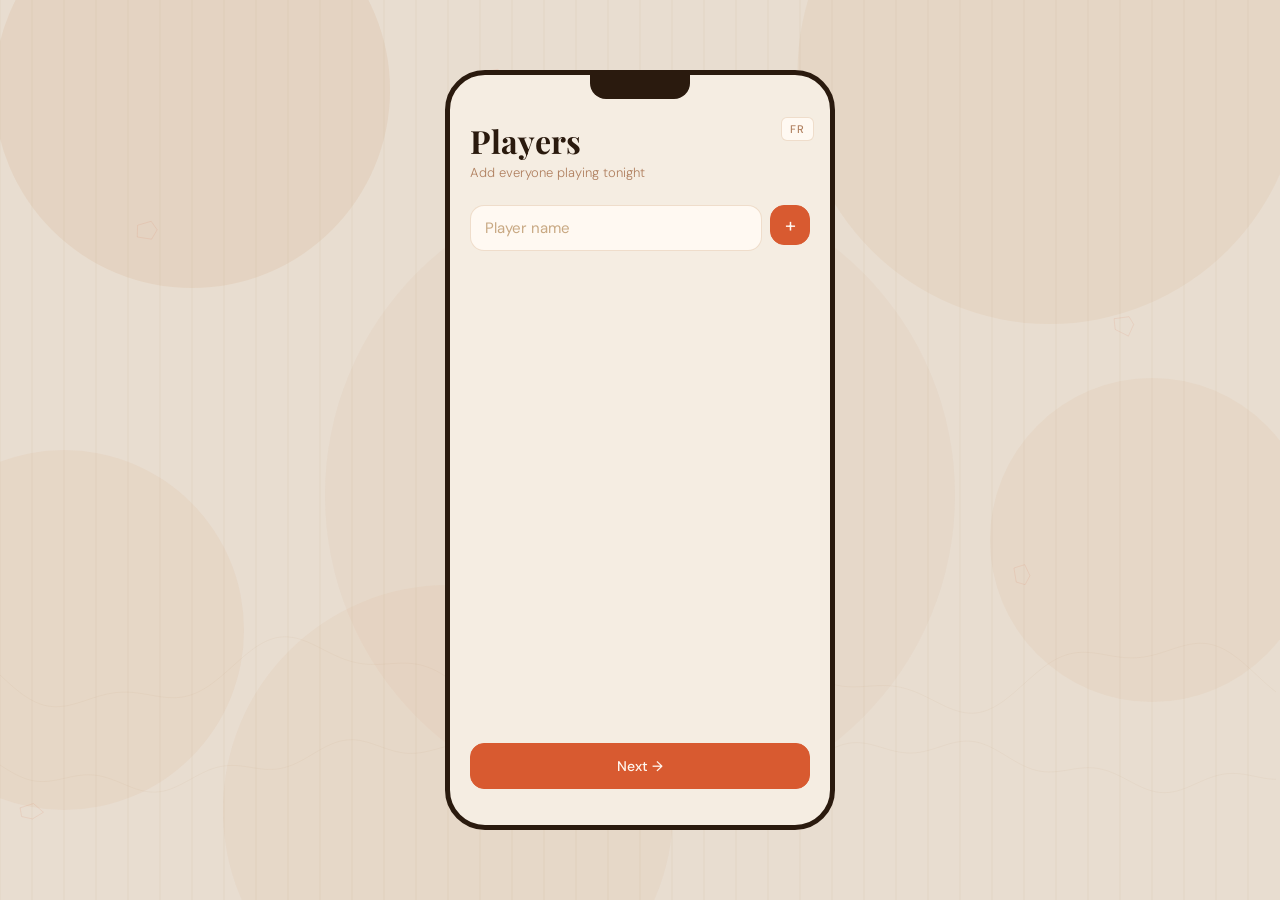
==== index.html @ 541e2b8f "Rename undercover.html to index.html" ====
<!DOCTYPE html>
<!--
  UNDERCOVER — Main HTML file
  This file contains only structure (markup).
  Styles live in undercover.css
  Logic lives in undercover.js

  Screen flow:
    screen-setup   → Add players
    screen-config  → Set undercover count, Mr. White, word pair
    screen-pass    → Pass the phone to each player
    screen-reveal  → Player sees their role
    screen-game    → Live game board (rounds, elimination)
    screen-recheck → Any player can re-check their role
    screen-end     → Winner announced, restart options
-->
<html lang="en">
<head>
  <meta charset="UTF-8"/>
  <!-- Viewport meta ensures the layout fits mobile screens exactly -->
  <meta name="viewport" content="width=device-width, initial-scale=1.0, maximum-scale=1.0"/>
  <title>Undercover</title>

  <!-- Google Fonts: Playfair Display for display headings, DM Sans for body -->
  <link
    href="https://fonts.googleapis.com/css2?family=Playfair+Display:wght@400;600;700&family=DM+Sans:wght@300;400;500&display=swap"
    rel="stylesheet"
  />

  <!-- All visual styling -->
  <link rel="stylesheet" href="undercover.css"/>
</head>
<body>

  <!-- ── Background canvas ────────────────────────────────────
       Drawn by JS (drawBackground in undercover.js).
       Sits fixed behind everything via z-index: 0.            -->
  <canvas id="bg-canvas"></canvas>

  <!-- ── App wrapper ──────────────────────────────────────────
       Full-viewport flex container that centres the phone frame. -->
  <div id="app">

    <!-- ── Phone frame ────────────────────────────────────────
         Styled as a rounded phone on desktop/tablet.
         Becomes full-screen on mobile (border-radius: 0).     -->
    <div class="frame" id="frame">

      <!-- Decorative notch (hidden on mobile) -->
      <div class="notch"></div>

      <!-- Language toggle: always visible in the top-right corner -->
      <button class="lang-btn" id="langBtn" onclick="toggleLang()">FR</button>


      <!-- ════════════════════════════════════════════════════
           SCREEN 1 — SETUP
           Host adds the players who will play.
           ════════════════════════════════════════════════════ -->
      <div class="screen active" id="screen-setup">
        <div class="page-title" id="t-setup">Players</div>
        <div class="page-sub"   id="t-setup-sub">Add everyone playing tonight</div>

        <!-- Name input + add button -->
        <div class="input-row">
          <input
            type="text"
            id="playerInput"
            placeholder="Player name"
            onkeydown="if(event.key==='Enter') addPlayer()"
          />
          <button class="btn btn-primary btn-icon btn-sm" onclick="addPlayer()">+</button>
        </div>

        <!-- Dynamically populated player rows (see renderPlayerList in JS) -->
        <div id="playerList"></div>

        <div class="spacer"></div>

        <button class="btn btn-primary" id="t-next1" onclick="goToConfig()">Next →</button>
      </div>


      <!-- ════════════════════════════════════════════════════
           SCREEN 2 — CONFIG
           Set number of undercovers, Mr. White toggle, and word pair.
           ════════════════════════════════════════════════════ -->
      <div class="screen" id="screen-config">
        <div class="page-title" id="t-config">Settings</div>
        <div class="page-sub"   id="t-config-sub">Configure the game</div>

        <!-- Undercover counter: − / count / + with a suggested value hint -->
        <div class="section-label" id="t-undercov-label">Undercovers</div>
        <div class="counter-row">
          <button class="counter-btn" onclick="changeUnder(-1)">−</button>
          <span   class="counter-val" id="underCount">1</span>
          <button class="counter-btn" onclick="changeUnder(1)">+</button>
          <span   class="counter-note" id="underSug"></span>
        </div>

        <!-- Mr. White toggle switch -->
        <div class="toggle-row">
          <span class="toggle-label" id="t-mrw">Mr. White</span>
          <label class="toggle">
            <input type="checkbox" id="mrWhiteToggle" onchange="changeUnder(0)"/>
            <span class="slider-t"></span>
          </label>
        </div>

        <div class="divider"></div>

        <!-- Word pair section -->
        <div class="section-label" id="t-words-label">Word pair</div>
        <div class="card">
          <div style="font-size:11px;color:var(--brown-light);margin-bottom:6px" id="t-civilian-word">
            Civilian word
          </div>

          <!-- Three-column layout: word1 / vs / word2 -->
          <div class="word-pair-grid">
            <input class="word-input" type="text" id="word1"/>
            <span  class="vs-divider">vs</span>
            <input class="word-input" type="text" id="word2"/>
          </div>

          <div style="font-size:11px;color:var(--brown-light);margin-top:4px" id="t-undercover-word">
            Undercover word
          </div>

          <!-- Suggest a random pair from the word database -->
          <button class="btn btn-sm" style="margin-top:12px;width:auto" onclick="suggestWords()" id="t-suggest">
            ↻ Suggest a pair
          </button>
        </div>

        <div class="spacer"></div>

        <button class="btn"         id="t-back1"  onclick="goTo('screen-setup')">← Back</button>
        <button class="btn btn-primary" id="t-start" onclick="startPassPhone()">Start game</button>
      </div>


      <!-- ════════════════════════════════════════════════════
           SCREEN 3 — PASS PHONE
           The phone is handed to each player one by one.
           Shows their name and an avatar, prompts them to tap.
           ════════════════════════════════════════════════════ -->
      <div class="screen" id="screen-pass">
        <div class="page-title" id="t-pass-title">Your turn</div>
        <div class="page-sub"   id="t-pass-sub">Pass the phone to this player</div>

        <!-- Large centred card with the current player's name -->
        <div class="pass-card">
          <div class="pass-avatar">
            <span class="pass-initials" id="passInitials">A</span>
          </div>
          <div class="pass-name" id="passName">Alice</div>
          <div class="pass-hint" id="t-pass-hint">Tap below to see your role — keep it secret!</div>
        </div>

        <button class="btn btn-primary" id="t-reveal" onclick="revealRole()">See my role</button>
      </div>


      <!-- ════════════════════════════════════════════════════
           SCREEN 4 — ROLE REVEAL
           The player sees their role badge, word and objective.
           They hide the screen before passing back.
           ════════════════════════════════════════════════════ -->
      <div class="screen" id="screen-reveal">
        <div class="page-title" id="t-reveal-title">Your role</div>
        <div class="page-sub"   id="t-reveal-sub">Memorise this, then hide it</div>

        <!-- Role card — populated by revealRole() in JS -->
        <div class="role-card" id="roleCard">
          <div class="role-badge" id="roleBadge"></div>
          <div class="role-word"  id="roleWord"></div>
          <div class="role-desc"  id="roleDesc"></div>
        </div>

        <button class="btn btn-primary" id="t-hide" onclick="nextPassPlayer()">Hide & pass →</button>
      </div>


      <!-- ════════════════════════════════════════════════════
           SCREEN 5 — GAME
           Live game board: round counter, player list,
           recheck counter, and action buttons.
           ════════════════════════════════════════════════════ -->
      <div class="screen" id="screen-game">

        <!-- Header row: large round number + active/eliminated meta -->
        <div class="game-header">
          <div>
            <div class="round-display" id="roundNum">1</div>
            <div class="round-label"   id="t-round-label">Round</div>
          </div>
          <div class="game-meta" id="gameMeta"></div>
        </div>

        <!-- Player rows — rebuilt by renderGameScreen() in JS -->
        <div id="gamePlayerList"></div>

        <!-- Shows how many times "Check role" has been used -->
        <div class="recheck-bar" id="recheckInfo"></div>

        <div class="spacer"></div>

        <!-- Two side-by-side action buttons -->
        <div class="game-actions">
          <button class="btn"         id="t-recheck" onclick="openRecheck()">Check role</button>
          <button class="btn btn-primary" id="t-elim"   onclick="openEliminate()">Eliminate</button>
        </div>
      </div>


      <!-- ════════════════════════════════════════════════════
           SCREEN 6 — RECHECK
           Any player can tap their own name to re-see their role.
           The list is populated by openRecheck() in JS.
           ════════════════════════════════════════════════════ -->
      <div class="screen" id="screen-recheck">
        <div class="page-title" id="t-recheck-title">Who are you?</div>
        <div class="page-sub"   id="t-recheck-sub">Tap your name to see your role</div>

        <!-- Active player buttons — populated by openRecheck() in JS -->
        <div id="recheckList"></div>

        <div class="spacer"></div>

        <button class="btn" id="t-back-game" onclick="goTo('screen-game');renderGameScreen()">
          ← Back
        </button>
      </div>


      <!-- ════════════════════════════════════════════════════
           SCREEN 7 — END
           Winner announced, game stats shown,
           and three restart options offered.
           ════════════════════════════════════════════════════ -->
      <div class="screen" id="screen-end">

        <!-- Winner announcement block -->
        <div class="winner-display">
          <div class="winner-icon" id="winnerIcon">
            <!-- Star icon -->
            <svg width="28" height="28" viewBox="0 0 28 28" fill="none">
              <path
                d="M14 3l2.8 5.6 6.2.9-4.5 4.4 1.1 6.1L14 17l-5.6 3 1.1-6.1L5 9.5l6.2-.9L14 3z"
                stroke="#D85A30" stroke-width="1.5" stroke-linejoin="round"
              />
            </svg>
          </div>
          <div class="winner-title" id="winnerTitle"></div>
          <div class="winner-sub"   id="winnerSub"></div>
        </div>

        <!-- Stat rows — populated by endGame() in JS -->
        <div id="endStats"></div>

        <div class="spacer"></div>

        <!-- Three end-of-game options -->
        <button class="btn btn-primary" id="t-newgame"     onclick="newGame()">New game — new words</button>
        <button class="btn"             id="t-editplayers" onclick="editPlayers()">Edit players</button>
        <button class="btn btn-danger"  id="t-quit"        onclick="quitGame()">Quit</button>
      </div>


      <!-- ── Modal container ──────────────────────────────────
           Bottom-sheet modals (elimination picker, role reveal,
           Mr. White guess) are injected here by JS.            -->
      <div id="modalContainer"></div>

    </div><!-- /.frame -->
  </div><!-- /#app -->

  <!-- Game logic — loaded at the end of body so the DOM is ready -->
  <script src="undercover.js"></script>

</body>
</html>
---- undercover.css ----
/* =============================================================
   UNDERCOVER — Stylesheet
   Structure:
     1. CSS Variables (design tokens)
     2. Reset & base
     3. Background canvas
     4. App shell & phone frame
     5. Responsive breakpoints
     6. Screen layout
     7. Typography
     8. Form elements (inputs, buttons)
     9. Cards
    10. Player list (setup screen)
    11. Counter (undercover count)
    12. Toggle switch (Mr. White)
    13. Word pair inputs
    14. Pass-phone screen
    15. Role reveal screen
    16. Game screen
    17. Recheck screen
    18. End screen
    19. Modal (bottom sheet)
    20. Animations
   ============================================================= */


/* ── 1. CSS Variables ──────────────────────────────────────── */
/* All colours, fonts and radii are defined here as tokens so
   they can be reused consistently across the whole stylesheet. */
:root {
  /* Warm palette */
  --cream:        #f5ede2;
  --cream-dark:   #ede0d0;
  --coral:        #D85A30;
  --coral-light:  #f0997b;
  --coral-dark:   #993C1D;
  --brown:        #2a1a0e;
  --brown-mid:    #7a4a2a;
  --brown-light:  #b08060;
  --brown-pale:   #c8a882;
  --green:        #1D9E75;

  /* Surfaces */
  --card-bg:      rgba(255, 250, 244, 0.92);
  --card-border:  rgba(210, 170, 130, 0.35);

  /* Typography */
  --font-display: 'Playfair Display', serif;
  --font-body:    'DM Sans', sans-serif;

  /* Border radii */
  --r:    14px;
  --r-lg: 20px;
}


/* ── 2. Reset & base ───────────────────────────────────────── */
/* Remove default browser spacing and set the base font. */
*, *::before, *::after {
  box-sizing: border-box;
  margin: 0;
  padding: 0;
}

html, body {
  height: 100%;
  width: 100%;
  overflow: hidden; /* Prevent page scroll — the app scrolls internally */
}

body {
  font-family: var(--font-body);
  background: var(--cream);
  color: var(--brown);
  display: flex;
  align-items: center;
  justify-content: center;
}


/* ── 3. Background canvas ──────────────────────────────────── */
/* The <canvas> element is drawn by JS and sits behind everything. */
#bg-canvas {
  position: fixed;
  inset: 0;
  z-index: 0;
  pointer-events: none; /* Clicks pass through to the app */
}


/* ── 4. App shell & phone frame ────────────────────────────── */
/* #app is the full-viewport wrapper that centres the phone frame. */
#app {
  position: relative;
  z-index: 1;
  width: 100%;
  height: 100%;
  display: flex;
  align-items: center;
  justify-content: center;
}

/* .frame is the phone-shaped container that holds all screens. */
.frame {
  background: var(--cream);
  border-radius: 40px;
  border: 5px solid var(--brown);
  overflow: hidden;
  position: relative;
  display: flex;
  flex-direction: column;
  width: min(400px, 100vw);
  height: min(780px, 100vh);
  transition: width .3s, height .3s, border-radius .3s;
}

/* Decorative notch at the top of the phone frame (desktop only). */
.notch {
  width: 100px;
  height: 24px;
  background: var(--brown);
  border-radius: 0 0 16px 16px;
  margin: 0 auto 4px;
  flex-shrink: 0;
}


/* ── 5. Responsive breakpoints ─────────────────────────────── */

/* Mobile: full screen, no rounded frame or border */
@media (max-width: 480px) {
  .frame {
    border-radius: 0;
    border: none;
    width: 100vw;
    height: 100dvh; /* dvh accounts for mobile browser chrome */
  }
  .notch { display: none; }
}

/* Tablet: slightly larger frame, still centred */
@media (min-width: 768px) and (max-width: 1024px) {
  .frame {
    width: min(420px, 90vw);
    height: min(820px, 95vh);
  }
}

/* Desktop: fixed phone size, darker page background for contrast */
@media (min-width: 1024px) {
  .frame { width: 390px; height: 760px; }
  body { background: #e8ddd0; }
}


/* ── 6. Screen layout ──────────────────────────────────────── */
/* Each .screen is a full-height flex column. Only .active is shown. */
.screen {
  display: none;
  flex-direction: column;
  flex: 1;
  overflow-y: auto;
  overflow-x: hidden;
  padding: 20px 20px 28px;
  scrollbar-width: none; /* Firefox: hide scrollbar */
}
.screen::-webkit-scrollbar { display: none; } /* Chrome/Safari: hide scrollbar */
.screen.active { display: flex; }

/* Flex spacer — pushes buttons to the bottom of a screen */
.spacer { flex: 1; }


/* ── 7. Typography ─────────────────────────────────────────── */
/* Large display heading at the top of each screen */
.page-title {
  font-family: var(--font-display);
  font-size: clamp(24px, 6vw, 32px);
  font-weight: 700;
  color: var(--brown);
  line-height: 1.1;
  margin-bottom: 6px;
}

/* Muted subtitle below the page title */
.page-sub {
  font-size: 13px;
  color: var(--brown-light);
  margin-bottom: 24px;
  font-weight: 300;
}

/* Small uppercase label above a section (e.g. "Undercovers", "Word pair") */
.section-label {
  font-size: 11px;
  font-weight: 500;
  letter-spacing: 0.1em;
  color: var(--brown-light);
  text-transform: uppercase;
  margin-bottom: 10px;
}

/* Thin horizontal rule used to separate sections */
.divider {
  height: 1px;
  background: var(--card-border);
  margin: 14px 0;
}


/* ── 8. Form elements ──────────────────────────────────────── */

/* Row that holds a text input + the "+" button side by side */
.input-row {
  display: flex;
  gap: 8px;
  margin-bottom: 16px;
}

/* Text input field */
.input-row input {
  flex: 1;
  padding: 12px 14px;
  border-radius: var(--r);
  border: 1.5px solid var(--card-border);
  background: var(--card-bg);
  color: var(--brown);
  font-size: 15px;
  font-family: var(--font-body);
  outline: none;
  transition: border-color .2s;
}
.input-row input:focus    { border-color: var(--coral); }
.input-row input::placeholder { color: var(--brown-pale); }

/* Base button — full width, outlined style */
.btn {
  width: 100%;
  padding: 13px 16px;
  border-radius: var(--r);
  border: 1.5px solid var(--card-border);
  background: var(--card-bg);
  color: var(--brown-mid);
  font-size: 14px;
  font-weight: 500;
  font-family: var(--font-body);
  cursor: pointer;
  margin-bottom: 8px;
  transition: background .15s, transform .1s;
  text-align: center;
}
.btn:active { transform: scale(0.98); }
.btn:hover  { background: rgba(255, 248, 240, 0.98); }

/* Filled coral button (main call to action) */
.btn-primary {
  background: var(--coral);
  color: #fff7f0;
  border-color: var(--coral);
}
.btn-primary:hover {
  background: var(--coral-dark);
  border-color: var(--coral-dark);
}

/* Subtle danger/warning button (e.g. "Quit") */
.btn-danger {
  border-color: rgba(210, 90, 48, 0.4);
  color: var(--coral);
}

/* Compact inline button (e.g. "Suggest a pair") */
.btn-sm {
  width: auto;
  padding: 10px 16px;
  margin-bottom: 0;
  font-size: 13px;
}

/* Square icon button (e.g. the "+" add-player button) */
.btn-icon {
  width: 40px;
  height: 40px;
  padding: 0;
  display: flex;
  align-items: center;
  justify-content: center;
  font-size: 20px;
  font-weight: 400;
  flex-shrink: 0;
}


/* ── 9. Cards ──────────────────────────────────────────────── */
/* Generic frosted card container used on the config screen. */
.card {
  background: var(--card-bg);
  border: 1.5px solid var(--card-border);
  border-radius: var(--r-lg);
  padding: 16px;
  margin-bottom: 12px;
}


/* ── 10. Player list (setup screen) ────────────────────────── */
/* Each row in the player list */
.player-item {
  display: flex;
  justify-content: space-between;
  align-items: center;
  padding: 11px 14px;
  background: var(--card-bg);
  border: 1.5px solid var(--card-border);
  border-radius: var(--r);
  margin-bottom: 7px;
  font-size: 14px;
  animation: slideIn .2s ease; /* Animate in when added */
}

/* The × remove button on each player row */
.remove-btn {
  background: none;
  border: none;
  color: var(--brown-pale);
  cursor: pointer;
  font-size: 18px;
  padding: 0 2px;
  transition: color .15s;
}
.remove-btn:hover { color: var(--coral); }


/* ── 11. Counter (undercover count) ────────────────────────── */
/* Row containing − / number / + controls */
.counter-row {
  display: flex;
  align-items: center;
  gap: 14px;
  margin-bottom: 16px;
}

/* Circular − / + buttons */
.counter-btn {
  width: 38px;
  height: 38px;
  border-radius: 50%;
  border: 1.5px solid var(--card-border);
  background: var(--card-bg);
  color: var(--brown);
  font-size: 22px;
  cursor: pointer;
  display: flex;
  align-items: center;
  justify-content: center;
  transition: background .15s;
}
.counter-btn:hover { background: rgba(255, 248, 240, 1); }

/* The large numeric value between the − and + buttons */
.counter-val {
  font-family: var(--font-display);
  font-size: 28px;
  font-weight: 700;
  color: var(--brown);
  min-width: 32px;
  text-align: center;
}

/* Small grey hint showing the suggested number */
.counter-note {
  font-size: 12px;
  color: var(--brown-light);
}


/* ── 12. Toggle switch (Mr. White) ─────────────────────────── */
/* Row containing the label and the toggle */
.toggle-row {
  display: flex;
  justify-content: space-between;
  align-items: center;
  padding: 12px 0;
  border-top: 1px solid var(--card-border);
}
.toggle-label {
  font-size: 15px;
  color: var(--brown);
  font-weight: 400;
}

/* The toggle pill container */
.toggle {
  position: relative;
  width: 46px;
  height: 26px;
}
.toggle input { opacity: 0; width: 0; height: 0; } /* Hidden real checkbox */

/* The visible pill track */
.slider-t {
  position: absolute;
  inset: 0;
  background: var(--brown-pale);
  border-radius: 13px;
  transition: .2s;
  cursor: pointer;
}
/* The sliding thumb */
.slider-t::before {
  content: '';
  position: absolute;
  width: 20px;
  height: 20px;
  left: 3px;
  bottom: 3px;
  background: white;
  border-radius: 50%;
  transition: .2s;
}
input:checked + .slider-t                { background: var(--coral); }
input:checked + .slider-t::before       { transform: translateX(20px); }


/* ── 13. Word pair inputs ───────────────────────────────────── */
/* Three-column grid: [word1] [vs] [word2] */
.word-pair-grid {
  display: grid;
  grid-template-columns: 1fr auto 1fr;
  gap: 8px;
  align-items: center;
  margin: 10px 0;
}

/* Individual word text input */
.word-input {
  padding: 12px;
  border: 1.5px solid var(--card-border);
  border-radius: var(--r);
  background: rgba(255, 252, 248, 0.95);
  color: var(--brown);
  font-size: 15px;
  font-weight: 500;
  font-family: var(--font-body);
  text-align: center;
  outline: none;
  transition: border-color .2s;
  width: 100%;
}
.word-input:focus { border-color: var(--coral); }

/* "vs" label between the two word inputs */
.vs-divider {
  font-size: 12px;
  color: var(--brown-pale);
  text-align: center;
  font-weight: 500;
}


/* ── 14. Pass-phone screen ─────────────────────────────────── */
/* Large centred card prompting a player to tap their name */
.pass-card {
  flex: 1;
  display: flex;
  flex-direction: column;
  align-items: center;
  justify-content: center;
  background: var(--card-bg);
  border: 1.5px solid var(--card-border);
  border-radius: var(--r-lg);
  padding: 40px 24px;
  margin-bottom: 16px;
  text-align: center;
  min-height: 200px;
}

/* Avatar circle showing the player's initials */
.pass-avatar {
  width: 72px;
  height: 72px;
  border-radius: 50%;
  background: rgba(216, 90, 48, 0.12);
  border: 2px solid rgba(216, 90, 48, 0.25);
  display: flex;
  align-items: center;
  justify-content: center;
  margin: 0 auto 16px;
}
.pass-initials {
  font-family: var(--font-display);
  font-size: 26px;
  font-weight: 700;
  color: var(--coral);
}

/* Player's name displayed on the pass card */
.pass-name {
  font-family: var(--font-display);
  font-size: 26px;
  font-weight: 600;
  color: var(--brown);
  margin-bottom: 6px;
}
.pass-hint {
  font-size: 13px;
  color: var(--brown-light);
  font-weight: 300;
}


/* ── 15. Role reveal screen ────────────────────────────────── */
/* Card that animates in to show the player their role */
.role-card {
  flex: 1;
  display: flex;
  flex-direction: column;
  align-items: center;
  justify-content: center;
  text-align: center;
  padding: 32px 20px;
  background: var(--card-bg);
  border: 1.5px solid var(--card-border);
  border-radius: var(--r-lg);
  margin-bottom: 16px;
  animation: revealAnim .3s ease;
}

/* Small coloured pill showing "Civilian", "Undercover" or "Mr. White" */
.role-badge {
  display: inline-block;
  padding: 5px 16px;
  border-radius: 20px;
  font-size: 12px;
  font-weight: 500;
  letter-spacing: 0.05em;
  margin-bottom: 20px;
}
.role-civilian  { background: rgba(29,158,117,0.12); color: #0F6E56; border: 1px solid rgba(29,158,117,0.25); }
.role-undercover{ background: rgba(216,90,48,0.10);  color: var(--coral-dark); border: 1px solid rgba(216,90,48,0.25); }
.role-mrwhite   { background: rgba(186,117,23,0.10); color: #633806; border: 1px solid rgba(186,117,23,0.25); }

/* The big word shown to the player */
.role-word {
  font-family: var(--font-display);
  font-size: 34px;
  font-weight: 700;
  color: var(--brown);
  margin: 8px 0 16px;
}

/* Short description of the player's objective */
.role-desc {
  font-size: 13px;
  color: var(--brown-light);
  font-weight: 300;
  line-height: 1.6;
  max-width: 220px;
  margin: 0 auto;
}


/* ── 16. Game screen ───────────────────────────────────────── */
/* Top header row: round number on the left, meta info on the right */
.game-header {
  display: flex;
  justify-content: space-between;
  align-items: flex-start;
  margin-bottom: 20px;
}

/* Large round number (e.g. "3") */
.round-display {
  font-family: var(--font-display);
  font-size: 42px;
  font-weight: 700;
  color: var(--brown);
  line-height: 1;
}
.round-label {
  font-size: 11px;
  color: var(--brown-light);
  text-transform: uppercase;
  letter-spacing: 0.1em;
  margin-top: 2px;
}

/* Right-side meta text (active count, eliminated count) */
.game-meta {
  text-align: right;
  font-size: 12px;
  color: var(--brown-light);
  padding-top: 6px;
  line-height: 1.8;
}

/* Each player row in the game list */
.player-game-row {
  display: flex;
  justify-content: space-between;
  align-items: center;
  padding: 12px 14px;
  background: var(--card-bg);
  border: 1.5px solid var(--card-border);
  border-radius: var(--r);
  margin-bottom: 7px;
  transition: opacity .3s;
}
.player-game-row.eliminated { opacity: 0.38; } /* Fade out eliminated players */

/* Player name inside a game row */
.player-game-name {
  font-size: 14px;
  font-weight: 500;
  color: var(--brown);
}
.player-game-row.eliminated .player-game-name {
  text-decoration: line-through;
  color: var(--brown-light);
}

/* "#1", "#2" badge shown next to eliminated players */
.elim-badge {
  font-size: 11px;
  font-weight: 600;
  color: var(--coral);
  background: rgba(216, 90, 48, 0.1);
  padding: 2px 8px;
  border-radius: 20px;
}

/* Green dot for players still alive */
.alive-dot {
  width: 8px;
  height: 8px;
  border-radius: 50%;
  background: var(--green);
}

/* Small counter below the player list showing how many role checks were used */
.recheck-bar {
  font-size: 12px;
  color: var(--brown-light);
  text-align: center;
  margin: 4px 0 12px;
}

/* Row holding the "Check role" and "Eliminate" buttons side by side */
.game-actions {
  display: flex;
  gap: 8px;
  margin-top: 4px;
}
.game-actions .btn { margin-bottom: 0; }


/* ── 17. Recheck screen ────────────────────────────────────── */
/* The list of player buttons on the recheck screen uses .modal-player-btn
   (defined in section 19 below) — no extra rules needed here. */


/* ── 18. End screen ────────────────────────────────────────── */
/* Centred winner announcement block */
.winner-display {
  text-align: center;
  padding: 28px 16px 20px;
}

/* Icon circle above the winner message */
.winner-icon {
  width: 64px;
  height: 64px;
  border-radius: 50%;
  background: rgba(216, 90, 48, 0.1);
  border: 2px solid rgba(216, 90, 48, 0.2);
  margin: 0 auto 16px;
  display: flex;
  align-items: center;
  justify-content: center;
}
.winner-title {
  font-family: var(--font-display);
  font-size: 26px;
  font-weight: 700;
  color: var(--brown);
  margin-bottom: 4px;
}
.winner-sub {
  font-size: 13px;
  color: var(--brown-light);
  font-weight: 300;
}

/* Each stat row on the end screen (label on left, value on right) */
.stat-row {
  display: flex;
  justify-content: space-between;
  padding: 11px 14px;
  background: var(--card-bg);
  border: 1.5px solid var(--card-border);
  border-radius: var(--r);
  margin-bottom: 7px;
  font-size: 13px;
}
.stat-label { color: var(--brown-light); }
.stat-val   { color: var(--brown); font-weight: 500; text-align: right; max-width: 55%; }


/* ── 19. Modal (bottom sheet) ──────────────────────────────── */
/* Semi-transparent overlay covering the frame */
.modal-overlay {
  position: absolute;
  inset: 0;
  z-index: 50;
  background: rgba(42, 26, 14, 0.45);
  display: flex;
  align-items: flex-end; /* Sheet slides up from the bottom */
  border-radius: inherit;
}

/* The white sheet that slides up */
.modal-box {
  width: 100%;
  background: var(--cream);
  border-radius: var(--r-lg) var(--r-lg) 0 0;
  padding: 20px 20px 32px;
  animation: slideUp .25s ease;
}
.modal-title {
  font-family: var(--font-display);
  font-size: 20px;
  font-weight: 600;
  color: var(--brown);
  margin-bottom: 16px;
}

/* Player button inside a modal (e.g. elimination picker, recheck list) */
.modal-player-btn {
  display: flex;
  align-items: center;
  gap: 12px;
  width: 100%;
  padding: 12px 14px;
  background: var(--card-bg);
  border: 1.5px solid var(--card-border);
  border-radius: var(--r);
  margin-bottom: 7px;
  cursor: pointer;
  text-align: left;
  transition: background .15s;
  font-family: var(--font-body);
}
.modal-player-btn:hover { background: rgba(255, 248, 240, 1); }

/* Small avatar circle inside a modal player button */
.modal-avatar {
  width: 32px;
  height: 32px;
  border-radius: 50%;
  background: rgba(216, 90, 48, 0.1);
  display: flex;
  align-items: center;
  justify-content: center;
  font-family: var(--font-display);
  font-size: 13px;
  font-weight: 700;
  color: var(--coral);
  flex-shrink: 0;
}
.modal-player-name {
  font-size: 14px;
  font-weight: 500;
  color: var(--brown);
}

/* Side-by-side button row inside a modal (e.g. Yes / No) */
.modal-btns { display: flex; gap: 8px; }
.modal-btns .btn { margin-bottom: 0; }


/* ── 20. Animations ────────────────────────────────────────── */

/* Player row slides down into the list when added */
@keyframes slideIn {
  from { opacity: 0; transform: translateY(-6px); }
  to   { opacity: 1; transform: translateY(0); }
}

/* Role card scales up gently when revealed */
@keyframes revealAnim {
  from { opacity: 0; transform: scale(0.96); }
  to   { opacity: 1; transform: scale(1); }
}

/* Modal sheet slides up from the bottom */
@keyframes slideUp {
  from { transform: translateY(100%); }
  to   { transform: translateY(0); }
}

/* ── Language toggle button (top-right corner) ─────────────── */
.lang-btn {
  position: absolute;
  top: 42px;
  right: 16px;
  z-index: 20;
  font-size: 11px;
  font-weight: 500;
  letter-spacing: 0.08em;
  color: var(--brown-light);
  background: var(--card-bg);
  border: 1px solid var(--card-border);
  border-radius: 6px;
  padding: 4px 8px;
  cursor: pointer;
  font-family: var(--font-body);
}
@media (max-width: 480px) {
  .lang-btn { top: 16px; }
}
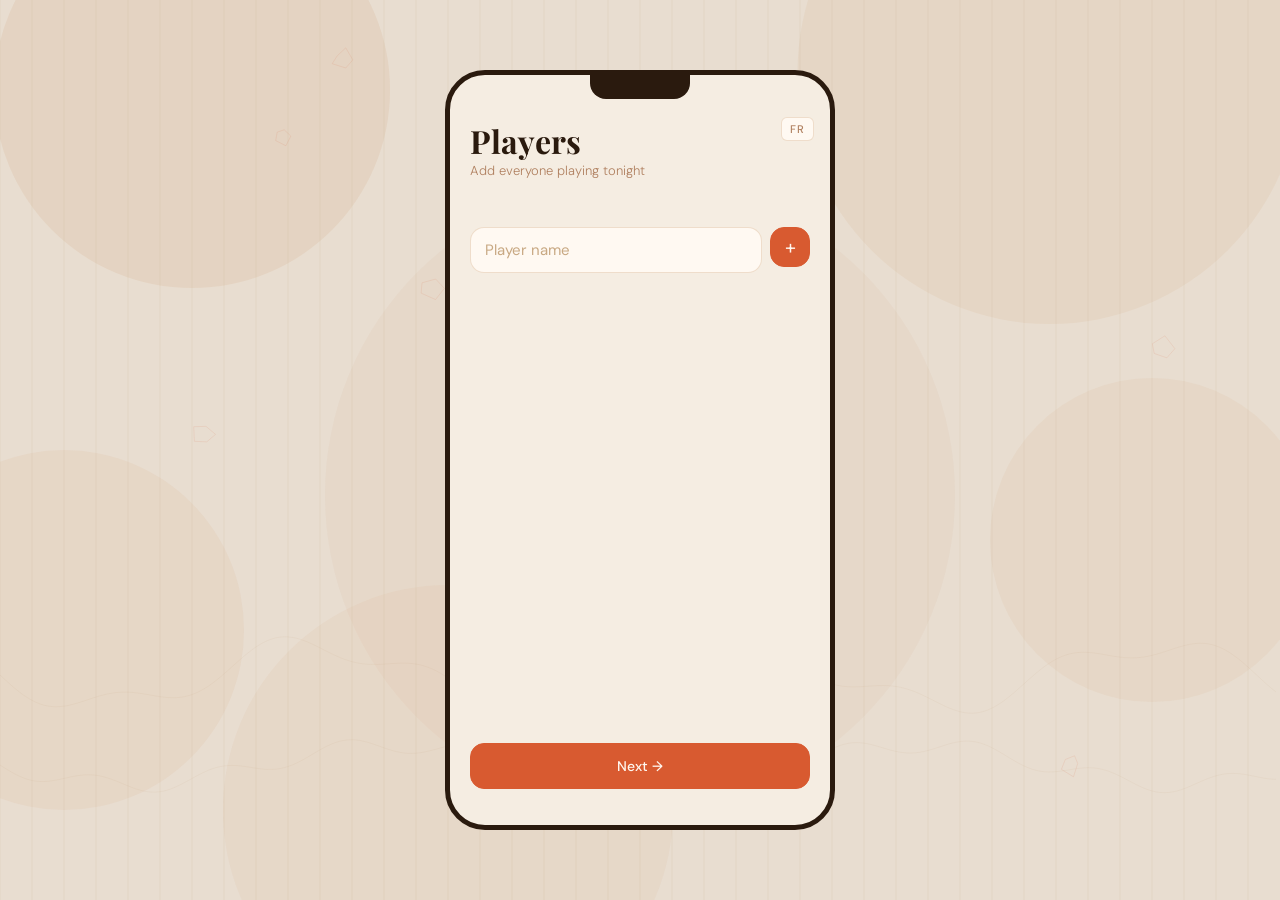
==== commit 9d7a7f86: "Rename undercover.html to index.html" ====
--- a/index.html
+++ b/index.html
@@ -1,65 +1,62 @@
 <!DOCTYPE html>
 <!--
   UNDERCOVER — Main HTML file
-  This file contains only structure (markup).
-  Styles live in undercover.css
-  Logic lives in undercover.js
+  Only structure lives here. Styles → undercover.css, Logic → undercover.js
 
   Screen flow:
     screen-setup   → Add players
-    screen-config  → Set undercover count, Mr. White, word pair
+    screen-config  → Undercovers, Mr. White, word visibility, word pair
     screen-pass    → Pass the phone to each player
-    screen-reveal  → Player sees their role
-    screen-game    → Live game board (rounds, elimination)
-    screen-recheck → Any player can re-check their role
-    screen-end     → Winner announced, restart options
+    screen-reveal  → Player sees their WORD (role hidden until elimination)
+    screen-game    → Live board (rounds, player list, elimination)
+    screen-recheck → Re-check your word mid-game
+    screen-end     → Winner, stats, restart options
+
+  Changes from v1:
+    - Player count badge (.player-count-badge) added near title on every screen
+    - Error boxes (#setup-error-box, #config-error-box) for inline validation
+    - Language button moved to top-right; player count badge placed below title
+    - "Hide words" checkbox + conditional word-input section on config screen
+    - Role badge hidden on the reveal screen (players see word only)
+    - Modal uses .modal-box-scroll for scrollability with many players
 -->
 <html lang="en">
 <head>
   <meta charset="UTF-8"/>
-  <!-- Viewport meta ensures the layout fits mobile screens exactly -->
   <meta name="viewport" content="width=device-width, initial-scale=1.0, maximum-scale=1.0"/>
   <title>Undercover</title>
-
-  <!-- Google Fonts: Playfair Display for display headings, DM Sans for body -->
   <link
     href="https://fonts.googleapis.com/css2?family=Playfair+Display:wght@400;600;700&family=DM+Sans:wght@300;400;500&display=swap"
     rel="stylesheet"
   />
-
-  <!-- All visual styling -->
   <link rel="stylesheet" href="undercover.css"/>
 </head>
 <body>
 
-  <!-- ── Background canvas ────────────────────────────────────
-       Drawn by JS (drawBackground in undercover.js).
-       Sits fixed behind everything via z-index: 0.            -->
+  <!-- Background canvas — drawn by JS, sits behind everything -->
   <canvas id="bg-canvas"></canvas>
 
-  <!-- ── App wrapper ──────────────────────────────────────────
-       Full-viewport flex container that centres the phone frame. -->
   <div id="app">
-
-    <!-- ── Phone frame ────────────────────────────────────────
-         Styled as a rounded phone on desktop/tablet.
-         Becomes full-screen on mobile (border-radius: 0).     -->
     <div class="frame" id="frame">
 
       <!-- Decorative notch (hidden on mobile) -->
       <div class="notch"></div>
 
-      <!-- Language toggle: always visible in the top-right corner -->
+      <!-- Language toggle — top-right corner, visible on all screens -->
       <button class="lang-btn" id="langBtn" onclick="toggleLang()">FR</button>
 
 
       <!-- ════════════════════════════════════════════════════
            SCREEN 1 — SETUP
-           Host adds the players who will play.
+           Host types player names one by one.
+           Player count badge is hidden here (list is already visible).
            ════════════════════════════════════════════════════ -->
       <div class="screen active" id="screen-setup">
         <div class="page-title" id="t-setup">Players</div>
         <div class="page-sub"   id="t-setup-sub">Add everyone playing tonight</div>
+
+        <!-- Player count badge: hidden on this screen, shown on all others -->
+        <span class="player-count-badge">0 players</span>
 
         <!-- Name input + add button -->
         <div class="input-row">
@@ -72,24 +69,30 @@
           <button class="btn btn-primary btn-icon btn-sm" onclick="addPlayer()">+</button>
         </div>
 
-        <!-- Dynamically populated player rows (see renderPlayerList in JS) -->
+        <!-- Populated by renderPlayerList() in JS -->
         <div id="playerList"></div>
 
-        <div class="spacer"></div>
-
+        <!-- Inline error container — shown by showError() in JS -->
+        <div id="setup-error-box"></div>
+
+        <div class="spacer"></div>
         <button class="btn btn-primary" id="t-next1" onclick="goToConfig()">Next →</button>
       </div>
 
 
       <!-- ════════════════════════════════════════════════════
            SCREEN 2 — CONFIG
-           Set number of undercovers, Mr. White toggle, and word pair.
+           Set number of undercovers, Mr. White toggle,
+           word visibility checkbox, and word pair.
            ════════════════════════════════════════════════════ -->
       <div class="screen" id="screen-config">
         <div class="page-title" id="t-config">Settings</div>
         <div class="page-sub"   id="t-config-sub">Configure the game</div>
 
-        <!-- Undercover counter: − / count / + with a suggested value hint -->
+        <!-- Player count badge -->
+        <span class="player-count-badge">0 players</span>
+
+        <!-- Undercover counter: − / value / + with suggested hint -->
         <div class="section-label" id="t-undercov-label">Undercovers</div>
         <div class="counter-row">
           <button class="counter-btn" onclick="changeUnder(-1)">−</button>
@@ -98,7 +101,7 @@
           <span   class="counter-note" id="underSug"></span>
         </div>
 
-        <!-- Mr. White toggle switch -->
+        <!-- Mr. White toggle -->
         <div class="toggle-row">
           <span class="toggle-label" id="t-mrw">Mr. White</span>
           <label class="toggle">
@@ -109,71 +112,95 @@
 
         <div class="divider"></div>
 
-        <!-- Word pair section -->
-        <div class="section-label" id="t-words-label">Word pair</div>
-        <div class="card">
-          <div style="font-size:11px;color:var(--brown-light);margin-bottom:6px" id="t-civilian-word">
-            Civilian word
+        <!-- Word visibility toggle
+             When ON  → words are chosen silently; no one sees them.
+             When OFF → host enters or edits the words below.         -->
+        <div class="toggle-row" style="border-top:none;padding-top:0;margin-bottom:10px">
+          <span class="toggle-label" id="t-words-hidden-label">Hide words from everyone</span>
+          <label class="toggle">
+            <input type="checkbox" id="hideWordsToggle" onchange="onHideWordsChange()"/>
+            <span class="slider-t"></span>
+          </label>
+        </div>
+
+        <!-- Shown when words ARE hidden — reassures the host -->
+        <div id="wordHiddenNote" class="word-hidden-note" style="display:none">
+          <!-- Populated by applyLang() via t('words-hidden-note') -->
+          A random pair is locked in — no one sees it.
+        </div>
+
+        <!-- Shown when words are visible — host enters / edits them -->
+        <div id="wordVisibleSection">
+          <div class="section-label" id="t-words-label">Word pair</div>
+          <div class="card">
+            <div style="font-size:11px;color:var(--brown-light);margin-bottom:6px" id="t-civilian-word">
+              Civilian word
+            </div>
+            <!-- Three-column: civilian word / vs / undercover word -->
+            <div class="word-pair-grid">
+              <input class="word-input" type="text" id="word1"/>
+              <span  class="vs-divider">vs</span>
+              <input class="word-input" type="text" id="word2"/>
+            </div>
+            <div style="font-size:11px;color:var(--brown-light);margin-top:4px" id="t-undercover-word">
+              Undercover word
+            </div>
+            <!-- Suggests a random pair from the JS word database -->
+            <button class="btn btn-sm" style="margin-top:12px;width:auto" onclick="suggestWords()" id="t-suggest">
+              ↻ Suggest a pair
+            </button>
           </div>
-
-          <!-- Three-column layout: word1 / vs / word2 -->
-          <div class="word-pair-grid">
-            <input class="word-input" type="text" id="word1"/>
-            <span  class="vs-divider">vs</span>
-            <input class="word-input" type="text" id="word2"/>
-          </div>
-
-          <div style="font-size:11px;color:var(--brown-light);margin-top:4px" id="t-undercover-word">
-            Undercover word
-          </div>
-
-          <!-- Suggest a random pair from the word database -->
-          <button class="btn btn-sm" style="margin-top:12px;width:auto" onclick="suggestWords()" id="t-suggest">
-            ↻ Suggest a pair
-          </button>
-        </div>
-
-        <div class="spacer"></div>
-
-        <button class="btn"         id="t-back1"  onclick="goTo('screen-setup')">← Back</button>
+        </div>
+
+        <!-- Inline error container -->
+        <div id="config-error-box"></div>
+
+        <div class="spacer"></div>
+        <button class="btn"             id="t-back1" onclick="goTo('screen-setup')">← Back</button>
         <button class="btn btn-primary" id="t-start" onclick="startPassPhone()">Start game</button>
       </div>
 
 
       <!-- ════════════════════════════════════════════════════
            SCREEN 3 — PASS PHONE
-           The phone is handed to each player one by one.
-           Shows their name and an avatar, prompts them to tap.
+           Each player's name appears; they tap to see their word.
            ════════════════════════════════════════════════════ -->
       <div class="screen" id="screen-pass">
         <div class="page-title" id="t-pass-title">Your turn</div>
         <div class="page-sub"   id="t-pass-sub">Pass the phone to this player</div>
 
-        <!-- Large centred card with the current player's name -->
+        <!-- Player count badge -->
+        <span class="player-count-badge">0 players</span>
+
+        <!-- Large centred card — name and avatar populated by JS -->
         <div class="pass-card">
           <div class="pass-avatar">
             <span class="pass-initials" id="passInitials">A</span>
           </div>
           <div class="pass-name" id="passName">Alice</div>
-          <div class="pass-hint" id="t-pass-hint">Tap below to see your role — keep it secret!</div>
-        </div>
-
-        <button class="btn btn-primary" id="t-reveal" onclick="revealRole()">See my role</button>
-      </div>
-
-
-      <!-- ════════════════════════════════════════════════════
-           SCREEN 4 — ROLE REVEAL
-           The player sees their role badge, word and objective.
-           They hide the screen before passing back.
+          <div class="pass-hint" id="t-pass-hint">Tap below to see your word — keep it secret!</div>
+        </div>
+
+        <button class="btn btn-primary" id="t-reveal" onclick="revealRole()">See my word</button>
+      </div>
+
+
+      <!-- ════════════════════════════════════════════════════
+           SCREEN 4 — WORD REVEAL
+           Player sees their word only — NO role label.
+           Role is revealed publicly only when eliminated.
            ════════════════════════════════════════════════════ -->
       <div class="screen" id="screen-reveal">
-        <div class="page-title" id="t-reveal-title">Your role</div>
+        <div class="page-title" id="t-reveal-title">Your word</div>
         <div class="page-sub"   id="t-reveal-sub">Memorise this, then hide it</div>
 
-        <!-- Role card — populated by revealRole() in JS -->
+        <!-- Player count badge -->
+        <span class="player-count-badge">0 players</span>
+
+        <!-- Role card — badge intentionally hidden until elimination -->
         <div class="role-card" id="roleCard">
-          <div class="role-badge" id="roleBadge"></div>
+          <!-- roleBadge is hidden via JS — players don't see their role here -->
+          <div class="role-badge" id="roleBadge" style="display:none"></div>
           <div class="role-word"  id="roleWord"></div>
           <div class="role-desc"  id="roleDesc"></div>
         </div>
@@ -184,67 +211,69 @@
 
       <!-- ════════════════════════════════════════════════════
            SCREEN 5 — GAME
-           Live game board: round counter, player list,
-           recheck counter, and action buttons.
+           Live board: round counter, player list,
+           word-check counter, and action buttons.
            ════════════════════════════════════════════════════ -->
       <div class="screen" id="screen-game">
 
-        <!-- Header row: large round number + active/eliminated meta -->
+        <!-- Header: large round number on the left,
+             total players + active count on the right -->
         <div class="game-header">
           <div>
             <div class="round-display" id="roundNum">1</div>
             <div class="round-label"   id="t-round-label">Round</div>
           </div>
+          <!-- gameMeta shows "N players · N active" — updated by renderGameScreen() -->
           <div class="game-meta" id="gameMeta"></div>
         </div>
 
         <!-- Player rows — rebuilt by renderGameScreen() in JS -->
         <div id="gamePlayerList"></div>
 
-        <!-- Shows how many times "Check role" has been used -->
+        <!-- Word-check usage counter -->
         <div class="recheck-bar" id="recheckInfo"></div>
 
         <div class="spacer"></div>
 
-        <!-- Two side-by-side action buttons -->
+        <!-- Side-by-side action buttons -->
         <div class="game-actions">
-          <button class="btn"         id="t-recheck" onclick="openRecheck()">Check role</button>
-          <button class="btn btn-primary" id="t-elim"   onclick="openEliminate()">Eliminate</button>
+          <button class="btn"             id="t-recheck" onclick="openRecheck()">Check word</button>
+          <button class="btn btn-primary" id="t-elim"    onclick="openEliminate()">Eliminate</button>
         </div>
       </div>
 
 
       <!-- ════════════════════════════════════════════════════
            SCREEN 6 — RECHECK
-           Any player can tap their own name to re-see their role.
-           The list is populated by openRecheck() in JS.
+           Any active player can tap their name to re-see their word.
+           The word check counter increments each use.
            ════════════════════════════════════════════════════ -->
       <div class="screen" id="screen-recheck">
-        <div class="page-title" id="t-recheck-title">Who are you?</div>
-        <div class="page-sub"   id="t-recheck-sub">Tap your name to see your role</div>
+        <div class="page-title" id="t-recheck-title">What is your word?</div>
+        <div class="page-sub"   id="t-recheck-sub">Tap your name to see your word again</div>
+
+        <!-- Player count badge -->
+        <span class="player-count-badge">0 players</span>
 
         <!-- Active player buttons — populated by openRecheck() in JS -->
         <div id="recheckList"></div>
 
         <div class="spacer"></div>
-
-        <button class="btn" id="t-back-game" onclick="goTo('screen-game');renderGameScreen()">
-          ← Back
-        </button>
+        <button class="btn" id="t-back-game" onclick="goTo('screen-game');renderGameScreen()">← Back</button>
       </div>
 
 
       <!-- ════════════════════════════════════════════════════
            SCREEN 7 — END
-           Winner announced, game stats shown,
-           and three restart options offered.
+           Winner announced, full stats including elimination
+           order with roles (one per line), and restart options.
            ════════════════════════════════════════════════════ -->
       <div class="screen" id="screen-end">
 
-        <!-- Winner announcement block -->
+        <!-- Winner block -->
         <div class="winner-display">
-          <div class="winner-icon" id="winnerIcon">
-            <!-- Star icon -->
+          <div class="winner-icon">
+            <!-- Trophy / star icon -->
             <svg width="28" height="28" viewBox="0 0 28 28" fill="none">
               <path
                 d="M14 3l2.8 5.6 6.2.9-4.5 4.4 1.1 6.1L14 17l-5.6 3 1.1-6.1L5 9.5l6.2-.9L14 3z"
@@ -253,10 +282,15 @@
             </svg>
           </div>
           <div class="winner-title" id="winnerTitle"></div>
+          <!-- winnerSub shows "Words: word1 / word2" -->
           <div class="winner-sub"   id="winnerSub"></div>
         </div>
 
-        <!-- Stat rows — populated by endGame() in JS -->
+        <!-- Player count badge -->
+        <span class="player-count-badge">0 players</span>
+
+        <!-- Stat rows + elimination list — populated by endGame() in JS.
+             Elimination order is one player per line with role badge.   -->
         <div id="endStats"></div>
 
         <div class="spacer"></div>
@@ -268,15 +302,13 @@
       </div>
 
 
-      <!-- ── Modal container ──────────────────────────────────
-           Bottom-sheet modals (elimination picker, role reveal,
-           Mr. White guess) are injected here by JS.            -->
+      <!-- Modal container — bottom-sheet modals are injected here by JS -->
       <div id="modalContainer"></div>
 
     </div><!-- /.frame -->
   </div><!-- /#app -->
 
-  <!-- Game logic — loaded at the end of body so the DOM is ready -->
+  <!-- Game logic — at end of body so DOM is fully built before JS runs -->
   <script src="undercover.js"></script>
 
 </body>
--- a/undercover.css
+++ b/undercover.css
@@ -1,34 +1,35 @@
 /* =============================================================
    UNDERCOVER — Stylesheet
    Structure:
-     1. CSS Variables (design tokens)
-     2. Reset & base
-     3. Background canvas
-     4. App shell & phone frame
-     5. Responsive breakpoints
-     6. Screen layout
-     7. Typography
-     8. Form elements (inputs, buttons)
-     9. Cards
-    10. Player list (setup screen)
-    11. Counter (undercover count)
-    12. Toggle switch (Mr. White)
-    13. Word pair inputs
-    14. Pass-phone screen
-    15. Role reveal screen
-    16. Game screen
-    17. Recheck screen
-    18. End screen
-    19. Modal (bottom sheet)
-    20. Animations
+     1.  CSS Variables (design tokens)
+     2.  Reset & base
+     3.  Background canvas
+     4.  App shell & phone frame
+     5.  Responsive breakpoints
+     6.  Screen layout
+     7.  Typography
+     8.  Player count badge
+     9.  Inline error messages
+    10.  Form elements (inputs, buttons)
+    11.  Cards
+    12.  Player list (setup screen)
+    13.  Counter (undercover count)
+    14.  Toggle switch
+    15.  Word pair inputs
+    16.  Word visibility section
+    17.  Pass-phone screen
+    18.  Role reveal screen
+    19.  Game screen
+    20.  Recheck screen
+    21.  End screen
+    22.  Modal (bottom sheet)
+    23.  Animations
+    24.  Language toggle button
    ============================================================= */
 
 
 /* ── 1. CSS Variables ──────────────────────────────────────── */
-/* All colours, fonts and radii are defined here as tokens so
-   they can be reused consistently across the whole stylesheet. */
 :root {
-  /* Warm palette */
   --cream:        #f5ede2;
   --cream-dark:   #ede0d0;
   --coral:        #D85A30;
@@ -39,33 +40,22 @@
   --brown-light:  #b08060;
   --brown-pale:   #c8a882;
   --green:        #1D9E75;
-
-  /* Surfaces */
   --card-bg:      rgba(255, 250, 244, 0.92);
   --card-border:  rgba(210, 170, 130, 0.35);
-
-  /* Typography */
   --font-display: 'Playfair Display', serif;
   --font-body:    'DM Sans', sans-serif;
-
-  /* Border radii */
-  --r:    14px;
-  --r-lg: 20px;
+  --r:            14px;
+  --r-lg:         20px;
 }
 
 
 /* ── 2. Reset & base ───────────────────────────────────────── */
-/* Remove default browser spacing and set the base font. */
-*, *::before, *::after {
-  box-sizing: border-box;
-  margin: 0;
-  padding: 0;
-}
+*, *::before, *::after { box-sizing: border-box; margin: 0; padding: 0; }
 
 html, body {
   height: 100%;
   width: 100%;
-  overflow: hidden; /* Prevent page scroll — the app scrolls internally */
+  overflow: hidden;
 }
 
 body {
@@ -79,17 +69,16 @@
 
 
 /* ── 3. Background canvas ──────────────────────────────────── */
-/* The <canvas> element is drawn by JS and sits behind everything. */
+/* Fixed behind everything; drawn by JS. Clicks pass through.  */
 #bg-canvas {
   position: fixed;
   inset: 0;
   z-index: 0;
-  pointer-events: none; /* Clicks pass through to the app */
+  pointer-events: none;
 }
 
 
 /* ── 4. App shell & phone frame ────────────────────────────── */
-/* #app is the full-viewport wrapper that centres the phone frame. */
 #app {
   position: relative;
   z-index: 1;
@@ -100,7 +89,7 @@
   justify-content: center;
 }
 
-/* .frame is the phone-shaped container that holds all screens. */
+/* The phone-shaped container */
 .frame {
   background: var(--cream);
   border-radius: 40px;
@@ -114,7 +103,7 @@
   transition: width .3s, height .3s, border-radius .3s;
 }
 
-/* Decorative notch at the top of the phone frame (desktop only). */
+/* Decorative notch at the top (desktop only) */
 .notch {
   width: 100px;
   height: 24px;
@@ -127,26 +116,18 @@
 
 /* ── 5. Responsive breakpoints ─────────────────────────────── */
 
-/* Mobile: full screen, no rounded frame or border */
+/* Mobile: full-screen, no border or rounded corners */
 @media (max-width: 480px) {
-  .frame {
-    border-radius: 0;
-    border: none;
-    width: 100vw;
-    height: 100dvh; /* dvh accounts for mobile browser chrome */
-  }
+  .frame { border-radius: 0; border: none; width: 100vw; height: 100dvh; }
   .notch { display: none; }
 }
 
-/* Tablet: slightly larger frame, still centred */
+/* Tablet: centred, slightly larger */
 @media (min-width: 768px) and (max-width: 1024px) {
-  .frame {
-    width: min(420px, 90vw);
-    height: min(820px, 95vh);
-  }
-}
-
-/* Desktop: fixed phone size, darker page background for contrast */
+  .frame { width: min(420px, 90vw); height: min(820px, 95vh); }
+}
+
+/* Desktop: fixed phone size, darker page bg for contrast */
 @media (min-width: 1024px) {
   .frame { width: 390px; height: 760px; }
   body { background: #e8ddd0; }
@@ -154,7 +135,7 @@
 
 
 /* ── 6. Screen layout ──────────────────────────────────────── */
-/* Each .screen is a full-height flex column. Only .active is shown. */
+/* Each .screen is a flex column. Only .active is visible.     */
 .screen {
   display: none;
   flex-direction: column;
@@ -162,35 +143,32 @@
   overflow-y: auto;
   overflow-x: hidden;
   padding: 20px 20px 28px;
-  scrollbar-width: none; /* Firefox: hide scrollbar */
-}
-.screen::-webkit-scrollbar { display: none; } /* Chrome/Safari: hide scrollbar */
+  scrollbar-width: none;
+}
+.screen::-webkit-scrollbar { display: none; }
 .screen.active { display: flex; }
 
-/* Flex spacer — pushes buttons to the bottom of a screen */
+/* Pushes buttons to the bottom of a screen */
 .spacer { flex: 1; }
 
 
 /* ── 7. Typography ─────────────────────────────────────────── */
-/* Large display heading at the top of each screen */
 .page-title {
   font-family: var(--font-display);
   font-size: clamp(24px, 6vw, 32px);
   font-weight: 700;
   color: var(--brown);
   line-height: 1.1;
-  margin-bottom: 6px;
-}
-
-/* Muted subtitle below the page title */
+  margin-bottom: 4px;
+}
+
 .page-sub {
   font-size: 13px;
   color: var(--brown-light);
-  margin-bottom: 24px;
+  margin-bottom: 6px;
   font-weight: 300;
 }
 
-/* Small uppercase label above a section (e.g. "Undercovers", "Word pair") */
 .section-label {
   font-size: 11px;
   font-weight: 500;
@@ -200,24 +178,42 @@
   margin-bottom: 10px;
 }
 
-/* Thin horizontal rule used to separate sections */
-.divider {
-  height: 1px;
-  background: var(--card-border);
-  margin: 14px 0;
-}
-
-
-/* ── 8. Form elements ──────────────────────────────────────── */
-
-/* Row that holds a text input + the "+" button side by side */
-.input-row {
-  display: flex;
-  gap: 8px;
-  margin-bottom: 16px;
-}
-
-/* Text input field */
+.divider { height: 1px; background: var(--card-border); margin: 14px 0; }
+
+
+/* ── 8. Player count badge ─────────────────────────────────── */
+/* Small pill shown near the title on every screen except setup.
+   Tells everyone how many players are in the game at a glance. */
+.player-count-badge {
+  display: inline-block;
+  font-size: 12px;
+  font-weight: 500;
+  color: var(--brown-light);
+  background: var(--card-bg);
+  border: 1px solid var(--card-border);
+  border-radius: 20px;
+  padding: 3px 10px;
+  margin-bottom: 18px;
+}
+
+
+/* ── 9. Inline error messages ──────────────────────────────── */
+/* Replaces browser alert() — shown inside the screen with animation */
+.error-msg {
+  background: rgba(216, 90, 48, 0.08);
+  border: 1px solid rgba(216, 90, 48, 0.3);
+  border-radius: var(--r);
+  color: var(--coral-dark);
+  font-size: 13px;
+  padding: 10px 14px;
+  margin-bottom: 10px;
+  animation: slideIn .2s ease;
+}
+
+
+/* ── 10. Form elements ─────────────────────────────────────── */
+.input-row { display: flex; gap: 8px; margin-bottom: 16px; }
+
 .input-row input {
   flex: 1;
   padding: 12px 14px;
@@ -230,10 +226,10 @@
   outline: none;
   transition: border-color .2s;
 }
-.input-row input:focus    { border-color: var(--coral); }
+.input-row input:focus     { border-color: var(--coral); }
 .input-row input::placeholder { color: var(--brown-pale); }
 
-/* Base button — full width, outlined style */
+/* Base button */
 .btn {
   width: 100%;
   padding: 13px 16px;
@@ -252,47 +248,25 @@
 .btn:active { transform: scale(0.98); }
 .btn:hover  { background: rgba(255, 248, 240, 0.98); }
 
-/* Filled coral button (main call to action) */
-.btn-primary {
-  background: var(--coral);
-  color: #fff7f0;
-  border-color: var(--coral);
-}
-.btn-primary:hover {
-  background: var(--coral-dark);
-  border-color: var(--coral-dark);
-}
-
-/* Subtle danger/warning button (e.g. "Quit") */
-.btn-danger {
-  border-color: rgba(210, 90, 48, 0.4);
-  color: var(--coral);
-}
-
-/* Compact inline button (e.g. "Suggest a pair") */
-.btn-sm {
-  width: auto;
-  padding: 10px 16px;
-  margin-bottom: 0;
-  font-size: 13px;
-}
-
-/* Square icon button (e.g. the "+" add-player button) */
+/* Primary filled button */
+.btn-primary { background: var(--coral); color: #fff7f0; border-color: var(--coral); }
+.btn-primary:hover { background: var(--coral-dark); border-color: var(--coral-dark); }
+
+/* Danger / warning button */
+.btn-danger { border-color: rgba(210, 90, 48, 0.4); color: var(--coral); }
+
+/* Compact inline button */
+.btn-sm { width: auto; padding: 10px 16px; margin-bottom: 0; font-size: 13px; }
+
+/* Square icon button (the "+" add button) */
 .btn-icon {
-  width: 40px;
-  height: 40px;
-  padding: 0;
-  display: flex;
-  align-items: center;
-  justify-content: center;
-  font-size: 20px;
-  font-weight: 400;
-  flex-shrink: 0;
-}
-
-
-/* ── 9. Cards ──────────────────────────────────────────────── */
-/* Generic frosted card container used on the config screen. */
+  width: 40px; height: 40px; padding: 0;
+  display: flex; align-items: center; justify-content: center;
+  font-size: 20px; font-weight: 400; flex-shrink: 0;
+}
+
+
+/* ── 11. Cards ─────────────────────────────────────────────── */
 .card {
   background: var(--card-bg);
   border: 1.5px solid var(--card-border);
@@ -302,8 +276,7 @@
 }
 
 
-/* ── 10. Player list (setup screen) ────────────────────────── */
-/* Each row in the player list */
+/* ── 12. Player list (setup screen) ────────────────────────── */
 .player-item {
   display: flex;
   justify-content: space-between;
@@ -314,506 +287,361 @@
   border-radius: var(--r);
   margin-bottom: 7px;
   font-size: 14px;
-  animation: slideIn .2s ease; /* Animate in when added */
-}
-
-/* The × remove button on each player row */
+  animation: slideIn .2s ease;
+}
+
 .remove-btn {
-  background: none;
-  border: none;
-  color: var(--brown-pale);
-  cursor: pointer;
-  font-size: 18px;
-  padding: 0 2px;
+  background: none; border: none;
+  color: var(--brown-pale); cursor: pointer;
+  font-size: 18px; padding: 0 2px;
   transition: color .15s;
 }
 .remove-btn:hover { color: var(--coral); }
 
 
-/* ── 11. Counter (undercover count) ────────────────────────── */
-/* Row containing − / number / + controls */
-.counter-row {
-  display: flex;
-  align-items: center;
-  gap: 14px;
-  margin-bottom: 16px;
-}
-
-/* Circular − / + buttons */
+/* ── 13. Counter (undercover count) ────────────────────────── */
+.counter-row { display: flex; align-items: center; gap: 14px; margin-bottom: 16px; }
+
 .counter-btn {
-  width: 38px;
-  height: 38px;
-  border-radius: 50%;
+  width: 38px; height: 38px; border-radius: 50%;
   border: 1.5px solid var(--card-border);
-  background: var(--card-bg);
-  color: var(--brown);
-  font-size: 22px;
-  cursor: pointer;
-  display: flex;
-  align-items: center;
-  justify-content: center;
+  background: var(--card-bg); color: var(--brown);
+  font-size: 22px; cursor: pointer;
+  display: flex; align-items: center; justify-content: center;
   transition: background .15s;
 }
 .counter-btn:hover { background: rgba(255, 248, 240, 1); }
 
-/* The large numeric value between the − and + buttons */
 .counter-val {
   font-family: var(--font-display);
-  font-size: 28px;
-  font-weight: 700;
-  color: var(--brown);
-  min-width: 32px;
-  text-align: center;
-}
-
-/* Small grey hint showing the suggested number */
-.counter-note {
-  font-size: 12px;
-  color: var(--brown-light);
-}
-
-
-/* ── 12. Toggle switch (Mr. White) ─────────────────────────── */
-/* Row containing the label and the toggle */
+  font-size: 28px; font-weight: 700;
+  color: var(--brown); min-width: 32px; text-align: center;
+}
+
+.counter-note { font-size: 12px; color: var(--brown-light); }
+
+
+/* ── 14. Toggle switch ─────────────────────────────────────── */
 .toggle-row {
-  display: flex;
-  justify-content: space-between;
-  align-items: center;
-  padding: 12px 0;
-  border-top: 1px solid var(--card-border);
-}
-.toggle-label {
-  font-size: 15px;
-  color: var(--brown);
-  font-weight: 400;
-}
-
-/* The toggle pill container */
-.toggle {
-  position: relative;
-  width: 46px;
-  height: 26px;
-}
-.toggle input { opacity: 0; width: 0; height: 0; } /* Hidden real checkbox */
-
-/* The visible pill track */
+  display: flex; justify-content: space-between; align-items: center;
+  padding: 12px 0; border-top: 1px solid var(--card-border);
+}
+.toggle-label { font-size: 15px; color: var(--brown); font-weight: 400; }
+
+.toggle { position: relative; width: 46px; height: 26px; }
+.toggle input { opacity: 0; width: 0; height: 0; }
+
 .slider-t {
-  position: absolute;
-  inset: 0;
-  background: var(--brown-pale);
-  border-radius: 13px;
-  transition: .2s;
-  cursor: pointer;
-}
-/* The sliding thumb */
+  position: absolute; inset: 0;
+  background: var(--brown-pale); border-radius: 13px;
+  transition: .2s; cursor: pointer;
+}
 .slider-t::before {
   content: '';
-  position: absolute;
-  width: 20px;
-  height: 20px;
-  left: 3px;
-  bottom: 3px;
-  background: white;
-  border-radius: 50%;
-  transition: .2s;
+  position: absolute; width: 20px; height: 20px;
+  left: 3px; bottom: 3px; background: white;
+  border-radius: 50%; transition: .2s;
 }
 input:checked + .slider-t                { background: var(--coral); }
-input:checked + .slider-t::before       { transform: translateX(20px); }
-
-
-/* ── 13. Word pair inputs ───────────────────────────────────── */
-/* Three-column grid: [word1] [vs] [word2] */
+input:checked + .slider-t::before        { transform: translateX(20px); }
+
+
+/* ── 15. Word pair inputs ───────────────────────────────────── */
 .word-pair-grid {
   display: grid;
   grid-template-columns: 1fr auto 1fr;
-  gap: 8px;
-  align-items: center;
-  margin: 10px 0;
-}
-
-/* Individual word text input */
+  gap: 8px; align-items: center; margin: 10px 0;
+}
+
 .word-input {
-  padding: 12px;
-  border: 1.5px solid var(--card-border);
+  padding: 12px; border: 1.5px solid var(--card-border);
+  border-radius: var(--r); background: rgba(255, 252, 248, 0.95);
+  color: var(--brown); font-size: 15px; font-weight: 500;
+  font-family: var(--font-body); text-align: center;
+  outline: none; transition: border-color .2s; width: 100%;
+}
+.word-input:focus { border-color: var(--coral); }
+
+.vs-divider { font-size: 12px; color: var(--brown-pale); text-align: center; font-weight: 500; }
+
+
+/* ── 16. Word visibility section ───────────────────────────── */
+/* The "hide words from everyone" note shown when the checkbox is on */
+.word-hidden-note {
+  background: rgba(216, 90, 48, 0.06);
+  border: 1px solid rgba(216, 90, 48, 0.2);
   border-radius: var(--r);
-  background: rgba(255, 252, 248, 0.95);
-  color: var(--brown);
-  font-size: 15px;
-  font-weight: 500;
-  font-family: var(--font-body);
-  text-align: center;
-  outline: none;
-  transition: border-color .2s;
-  width: 100%;
-}
-.word-input:focus { border-color: var(--coral); }
-
-/* "vs" label between the two word inputs */
-.vs-divider {
-  font-size: 12px;
-  color: var(--brown-pale);
-  text-align: center;
-  font-weight: 500;
-}
-
-
-/* ── 14. Pass-phone screen ─────────────────────────────────── */
-/* Large centred card prompting a player to tap their name */
+  padding: 12px 14px;
+  font-size: 13px;
+  color: var(--brown-mid);
+  line-height: 1.5;
+  margin-bottom: 8px;
+}
+
+
+/* ── 17. Pass-phone screen ─────────────────────────────────── */
 .pass-card {
   flex: 1;
-  display: flex;
-  flex-direction: column;
-  align-items: center;
-  justify-content: center;
+  display: flex; flex-direction: column;
+  align-items: center; justify-content: center;
   background: var(--card-bg);
   border: 1.5px solid var(--card-border);
   border-radius: var(--r-lg);
-  padding: 40px 24px;
-  margin-bottom: 16px;
-  text-align: center;
-  min-height: 200px;
-}
-
-/* Avatar circle showing the player's initials */
+  padding: 40px 24px; margin-bottom: 16px;
+  text-align: center; min-height: 200px;
+}
+
 .pass-avatar {
-  width: 72px;
-  height: 72px;
-  border-radius: 50%;
+  width: 72px; height: 72px; border-radius: 50%;
   background: rgba(216, 90, 48, 0.12);
   border: 2px solid rgba(216, 90, 48, 0.25);
-  display: flex;
-  align-items: center;
-  justify-content: center;
+  display: flex; align-items: center; justify-content: center;
   margin: 0 auto 16px;
 }
 .pass-initials {
-  font-family: var(--font-display);
-  font-size: 26px;
-  font-weight: 700;
-  color: var(--coral);
-}
-
-/* Player's name displayed on the pass card */
+  font-family: var(--font-display); font-size: 26px;
+  font-weight: 700; color: var(--coral);
+}
 .pass-name {
-  font-family: var(--font-display);
-  font-size: 26px;
-  font-weight: 600;
-  color: var(--brown);
-  margin-bottom: 6px;
-}
-.pass-hint {
-  font-size: 13px;
-  color: var(--brown-light);
-  font-weight: 300;
-}
-
-
-/* ── 15. Role reveal screen ────────────────────────────────── */
-/* Card that animates in to show the player their role */
+  font-family: var(--font-display); font-size: 26px;
+  font-weight: 600; color: var(--brown); margin-bottom: 6px;
+}
+.pass-hint { font-size: 13px; color: var(--brown-light); font-weight: 300; }
+
+
+/* ── 18. Role reveal screen ────────────────────────────────── */
+/* Players see only their WORD here — role badge is hidden until elimination */
 .role-card {
   flex: 1;
-  display: flex;
-  flex-direction: column;
-  align-items: center;
-  justify-content: center;
-  text-align: center;
-  padding: 32px 20px;
-  background: var(--card-bg);
-  border: 1.5px solid var(--card-border);
-  border-radius: var(--r-lg);
-  margin-bottom: 16px;
+  display: flex; flex-direction: column;
+  align-items: center; justify-content: center;
+  text-align: center; padding: 32px 20px;
+  background: var(--card-bg); border: 1.5px solid var(--card-border);
+  border-radius: var(--r-lg); margin-bottom: 16px;
   animation: revealAnim .3s ease;
 }
 
-/* Small coloured pill showing "Civilian", "Undercover" or "Mr. White" */
+/* Role badge — used on role reveal, recheck modal, and end screen.
+   Hidden on the initial role-reveal screen; shown post-elimination. */
 .role-badge {
-  display: inline-block;
-  padding: 5px 16px;
-  border-radius: 20px;
-  font-size: 12px;
-  font-weight: 500;
-  letter-spacing: 0.05em;
-  margin-bottom: 20px;
-}
-.role-civilian  { background: rgba(29,158,117,0.12); color: #0F6E56; border: 1px solid rgba(29,158,117,0.25); }
-.role-undercover{ background: rgba(216,90,48,0.10);  color: var(--coral-dark); border: 1px solid rgba(216,90,48,0.25); }
-.role-mrwhite   { background: rgba(186,117,23,0.10); color: #633806; border: 1px solid rgba(186,117,23,0.25); }
+  display: inline-block; padding: 5px 16px;
+  border-radius: 20px; font-size: 12px; font-weight: 500;
+  letter-spacing: 0.05em; margin-bottom: 20px;
+}
+.role-civilian   { background: rgba(29,158,117,0.12); color: #0F6E56;        border: 1px solid rgba(29,158,117,0.25); }
+.role-undercover { background: rgba(216,90,48,0.10);  color: var(--coral-dark); border: 1px solid rgba(216,90,48,0.25); }
+.role-mrwhite    { background: rgba(186,117,23,0.10); color: #633806;        border: 1px solid rgba(186,117,23,0.25); }
 
 /* The big word shown to the player */
 .role-word {
-  font-family: var(--font-display);
-  font-size: 34px;
-  font-weight: 700;
-  color: var(--brown);
-  margin: 8px 0 16px;
-}
-
-/* Short description of the player's objective */
+  font-family: var(--font-display); font-size: 34px;
+  font-weight: 700; color: var(--brown); margin: 8px 0 16px;
+}
+
+/* Behavioural hint below the word */
 .role-desc {
-  font-size: 13px;
-  color: var(--brown-light);
-  font-weight: 300;
-  line-height: 1.6;
-  max-width: 220px;
-  margin: 0 auto;
-}
-
-
-/* ── 16. Game screen ───────────────────────────────────────── */
-/* Top header row: round number on the left, meta info on the right */
+  font-size: 13px; color: var(--brown-light); font-weight: 300;
+  line-height: 1.6; max-width: 220px; margin: 0 auto;
+}
+
+
+/* ── 19. Game screen ───────────────────────────────────────── */
 .game-header {
-  display: flex;
-  justify-content: space-between;
-  align-items: flex-start;
+  display: flex; justify-content: space-between; align-items: flex-start;
   margin-bottom: 20px;
 }
 
-/* Large round number (e.g. "3") */
+/* Large round number */
 .round-display {
-  font-family: var(--font-display);
-  font-size: 42px;
-  font-weight: 700;
-  color: var(--brown);
-  line-height: 1;
+  font-family: var(--font-display); font-size: 42px;
+  font-weight: 700; color: var(--brown); line-height: 1;
 }
 .round-label {
-  font-size: 11px;
-  color: var(--brown-light);
-  text-transform: uppercase;
-  letter-spacing: 0.1em;
-  margin-top: 2px;
-}
-
-/* Right-side meta text (active count, eliminated count) */
+  font-size: 11px; color: var(--brown-light);
+  text-transform: uppercase; letter-spacing: 0.1em; margin-top: 2px;
+}
+
+/* Right-side meta (player count + active count) */
 .game-meta {
-  text-align: right;
-  font-size: 12px;
-  color: var(--brown-light);
-  padding-top: 6px;
-  line-height: 1.8;
+  text-align: right; font-size: 12px;
+  color: var(--brown-light); padding-top: 6px; line-height: 1.8;
 }
 
 /* Each player row in the game list */
 .player-game-row {
-  display: flex;
-  justify-content: space-between;
-  align-items: center;
-  padding: 12px 14px;
+  display: flex; justify-content: space-between; align-items: center;
+  padding: 12px 14px; background: var(--card-bg);
+  border: 1.5px solid var(--card-border); border-radius: var(--r);
+  margin-bottom: 7px; transition: opacity .3s;
+}
+.player-game-row.eliminated { opacity: 0.38; }
+
+.player-game-name { font-size: 14px; font-weight: 500; color: var(--brown); }
+.player-game-row.eliminated .player-game-name {
+  text-decoration: line-through; color: var(--brown-light);
+}
+
+/* Elimination order badge (#1, #2 …) */
+.elim-badge {
+  font-size: 11px; font-weight: 600; color: var(--coral);
+  background: rgba(216, 90, 48, 0.1); padding: 2px 8px; border-radius: 20px;
+}
+
+/* Green dot for alive players */
+.alive-dot { width: 8px; height: 8px; border-radius: 50%; background: var(--green); }
+
+/* "N word checks used" line below the player list */
+.recheck-bar {
+  font-size: 12px; color: var(--brown-light); text-align: center; margin: 4px 0 12px;
+}
+
+/* Side-by-side action buttons */
+.game-actions { display: flex; gap: 8px; margin-top: 4px; }
+.game-actions .btn { margin-bottom: 0; }
+
+
+/* ── 20. Recheck screen ────────────────────────────────────── */
+/* Player buttons use .modal-player-btn (defined in section 22) */
+
+
+/* ── 21. End screen ────────────────────────────────────────── */
+.winner-display { text-align: center; padding: 28px 16px 20px; }
+
+.winner-icon {
+  width: 64px; height: 64px; border-radius: 50%;
+  background: rgba(216, 90, 48, 0.1); border: 2px solid rgba(216, 90, 48, 0.2);
+  margin: 0 auto 16px;
+  display: flex; align-items: center; justify-content: center;
+}
+.winner-title {
+  font-family: var(--font-display); font-size: 26px;
+  font-weight: 700; color: var(--brown); margin-bottom: 4px;
+}
+.winner-sub { font-size: 13px; color: var(--brown-light); font-weight: 300; }
+
+/* Generic stat row (label / value) */
+.stat-row {
+  display: flex; justify-content: space-between;
+  padding: 11px 14px; background: var(--card-bg);
+  border: 1.5px solid var(--card-border); border-radius: var(--r);
+  margin-bottom: 7px; font-size: 13px;
+}
+.stat-label { color: var(--brown-light); }
+.stat-val   { color: var(--brown); font-weight: 500; text-align: right; max-width: 55%; }
+
+/* Section heading above the elimination list */
+.stat-section-label {
+  font-size: 11px; font-weight: 500; letter-spacing: 0.08em;
+  text-transform: uppercase; color: var(--brown-light);
+  margin: 12px 0 8px;
+}
+
+/* Container for the elimination order list */
+.stat-elim-list {
   background: var(--card-bg);
   border: 1.5px solid var(--card-border);
   border-radius: var(--r);
+  padding: 8px 14px;
   margin-bottom: 7px;
-  transition: opacity .3s;
-}
-.player-game-row.eliminated { opacity: 0.38; } /* Fade out eliminated players */
-
-/* Player name inside a game row */
-.player-game-name {
-  font-size: 14px;
-  font-weight: 500;
-  color: var(--brown);
-}
-.player-game-row.eliminated .player-game-name {
-  text-decoration: line-through;
-  color: var(--brown-light);
-}
-
-/* "#1", "#2" badge shown next to eliminated players */
-.elim-badge {
-  font-size: 11px;
-  font-weight: 600;
-  color: var(--coral);
-  background: rgba(216, 90, 48, 0.1);
-  padding: 2px 8px;
-  border-radius: 20px;
-}
-
-/* Green dot for players still alive */
-.alive-dot {
-  width: 8px;
-  height: 8px;
-  border-radius: 50%;
-  background: var(--green);
-}
-
-/* Small counter below the player list showing how many role checks were used */
-.recheck-bar {
-  font-size: 12px;
-  color: var(--brown-light);
-  text-align: center;
-  margin: 4px 0 12px;
-}
-
-/* Row holding the "Check role" and "Eliminate" buttons side by side */
-.game-actions {
-  display: flex;
-  gap: 8px;
-  margin-top: 4px;
-}
-.game-actions .btn { margin-bottom: 0; }
-
-
-/* ── 17. Recheck screen ────────────────────────────────────── */
-/* The list of player buttons on the recheck screen uses .modal-player-btn
-   (defined in section 19 below) — no extra rules needed here. */
-
-
-/* ── 18. End screen ────────────────────────────────────────── */
-/* Centred winner announcement block */
-.winner-display {
-  text-align: center;
-  padding: 28px 16px 20px;
-}
-
-/* Icon circle above the winner message */
-.winner-icon {
-  width: 64px;
-  height: 64px;
-  border-radius: 50%;
-  background: rgba(216, 90, 48, 0.1);
-  border: 2px solid rgba(216, 90, 48, 0.2);
-  margin: 0 auto 16px;
-  display: flex;
-  align-items: center;
-  justify-content: center;
-}
-.winner-title {
-  font-family: var(--font-display);
-  font-size: 26px;
-  font-weight: 700;
-  color: var(--brown);
-  margin-bottom: 4px;
-}
-.winner-sub {
-  font-size: 13px;
-  color: var(--brown-light);
-  font-weight: 300;
-}
-
-/* Each stat row on the end screen (label on left, value on right) */
-.stat-row {
-  display: flex;
-  justify-content: space-between;
-  padding: 11px 14px;
-  background: var(--card-bg);
-  border: 1.5px solid var(--card-border);
-  border-radius: var(--r);
-  margin-bottom: 7px;
-  font-size: 13px;
-}
-.stat-label { color: var(--brown-light); }
-.stat-val   { color: var(--brown); font-weight: 500; text-align: right; max-width: 55%; }
-
-
-/* ── 19. Modal (bottom sheet) ──────────────────────────────── */
-/* Semi-transparent overlay covering the frame */
+}
+
+/* One row per eliminated player — name + role badge on the same line */
+.stat-elim-row {
+  display: flex; align-items: center; gap: 10px;
+  padding: 7px 0;
+  border-bottom: 1px solid var(--card-border);
+}
+.stat-elim-row:last-child { border-bottom: none; }
+
+.stat-elim-num  { font-size: 12px; color: var(--brown-light); min-width: 18px; }
+.stat-elim-name { font-size: 14px; font-weight: 500; color: var(--brown); flex: 1; }
+
+
+/* ── 22. Modal (bottom sheet) ──────────────────────────────── */
+/* Semi-transparent overlay that dims the frame */
 .modal-overlay {
-  position: absolute;
-  inset: 0;
-  z-index: 50;
+  position: absolute; inset: 0; z-index: 50;
   background: rgba(42, 26, 14, 0.45);
-  display: flex;
-  align-items: flex-end; /* Sheet slides up from the bottom */
+  display: flex; align-items: flex-end;
   border-radius: inherit;
 }
 
-/* The white sheet that slides up */
+/* The sheet that slides up from the bottom */
 .modal-box {
-  width: 100%;
-  background: var(--cream);
+  width: 100%; background: var(--cream);
   border-radius: var(--r-lg) var(--r-lg) 0 0;
   padding: 20px 20px 32px;
   animation: slideUp .25s ease;
 }
+
+/* Scrollable variant for the elimination picker with many players.
+   max-height prevents the sheet from going off-screen;
+   overflow-y:auto enables scrolling within the sheet.           */
+.modal-box-scroll {
+  max-height: 72vh;
+  overflow-y: auto;
+  -webkit-overflow-scrolling: touch; /* Smooth scroll on iOS */
+}
+
 .modal-title {
-  font-family: var(--font-display);
-  font-size: 20px;
-  font-weight: 600;
-  color: var(--brown);
-  margin-bottom: 16px;
-}
-
-/* Player button inside a modal (e.g. elimination picker, recheck list) */
+  font-family: var(--font-display); font-size: 20px;
+  font-weight: 600; color: var(--brown); margin-bottom: 16px;
+}
+
+/* Player button row inside a modal */
 .modal-player-btn {
-  display: flex;
-  align-items: center;
-  gap: 12px;
-  width: 100%;
-  padding: 12px 14px;
-  background: var(--card-bg);
-  border: 1.5px solid var(--card-border);
-  border-radius: var(--r);
-  margin-bottom: 7px;
-  cursor: pointer;
-  text-align: left;
-  transition: background .15s;
-  font-family: var(--font-body);
+  display: flex; align-items: center; gap: 12px;
+  width: 100%; padding: 12px 14px;
+  background: var(--card-bg); border: 1.5px solid var(--card-border);
+  border-radius: var(--r); margin-bottom: 7px;
+  cursor: pointer; text-align: left;
+  transition: background .15s; font-family: var(--font-body);
 }
 .modal-player-btn:hover { background: rgba(255, 248, 240, 1); }
 
-/* Small avatar circle inside a modal player button */
+/* Avatar circle inside a modal player button */
 .modal-avatar {
-  width: 32px;
-  height: 32px;
-  border-radius: 50%;
+  width: 32px; height: 32px; border-radius: 50%;
   background: rgba(216, 90, 48, 0.1);
-  display: flex;
-  align-items: center;
-  justify-content: center;
-  font-family: var(--font-display);
-  font-size: 13px;
-  font-weight: 700;
-  color: var(--coral);
-  flex-shrink: 0;
-}
-.modal-player-name {
-  font-size: 14px;
-  font-weight: 500;
-  color: var(--brown);
-}
-
-/* Side-by-side button row inside a modal (e.g. Yes / No) */
+  display: flex; align-items: center; justify-content: center;
+  font-family: var(--font-display); font-size: 13px;
+  font-weight: 700; color: var(--coral); flex-shrink: 0;
+}
+.modal-player-name { font-size: 14px; font-weight: 500; color: var(--brown); }
+
+/* Side-by-side buttons inside a modal (e.g. Yes / No) */
 .modal-btns { display: flex; gap: 8px; }
 .modal-btns .btn { margin-bottom: 0; }
 
 
-/* ── 20. Animations ────────────────────────────────────────── */
-
-/* Player row slides down into the list when added */
+/* ── 23. Animations ────────────────────────────────────────── */
+
+/* Player row fades in when added to the list */
 @keyframes slideIn {
   from { opacity: 0; transform: translateY(-6px); }
   to   { opacity: 1; transform: translateY(0); }
 }
 
-/* Role card scales up gently when revealed */
+/* Role card scales up when revealed */
 @keyframes revealAnim {
   from { opacity: 0; transform: scale(0.96); }
   to   { opacity: 1; transform: scale(1); }
 }
 
-/* Modal sheet slides up from the bottom */
+/* Modal sheet rises from the bottom */
 @keyframes slideUp {
   from { transform: translateY(100%); }
   to   { transform: translateY(0); }
 }
 
-/* ── Language toggle button (top-right corner) ─────────────── */
+
+/* ── 24. Language toggle button ────────────────────────────── */
+/* Sits in the top-right corner of the frame, above all screens */
 .lang-btn {
-  position: absolute;
-  top: 42px;
-  right: 16px;
-  z-index: 20;
-  font-size: 11px;
-  font-weight: 500;
-  letter-spacing: 0.08em;
-  color: var(--brown-light);
-  background: var(--card-bg);
-  border: 1px solid var(--card-border);
-  border-radius: 6px;
-  padding: 4px 8px;
-  cursor: pointer;
-  font-family: var(--font-body);
-}
-@media (max-width: 480px) {
-  .lang-btn { top: 16px; }
-}
+  position: absolute; top: 42px; right: 16px; z-index: 20;
+  font-size: 11px; font-weight: 500; letter-spacing: 0.08em;
+  color: var(--brown-light); background: var(--card-bg);
+  border: 1px solid var(--card-border); border-radius: 6px;
+  padding: 4px 8px; cursor: pointer; font-family: var(--font-body);
+}
+@media (max-width: 480px) { .lang-btn { top: 16px; } }
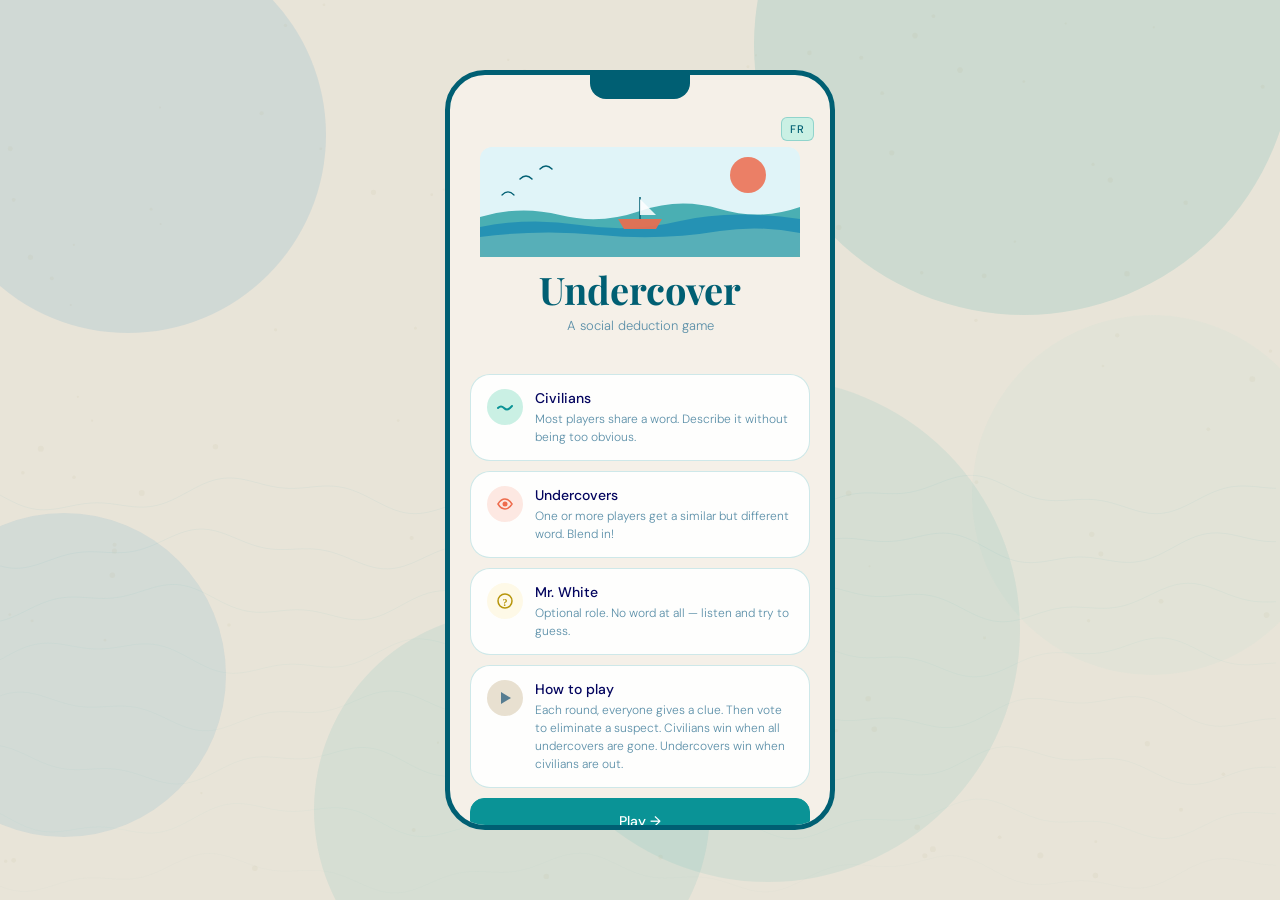
==== commit d3e861a8: "Rename Index.html to index.html" ====
--- a/index.html
+++ b/index.html
@@ -1,24 +1,18 @@
 <!DOCTYPE html>
 <!--
-  UNDERCOVER — Main HTML file
-  Only structure lives here. Styles → undercover.css, Logic → undercover.js
+  UNDERCOVER — Main HTML file  (Sunny Coast theme)
+  Styles  → undercover.css
+  Logic   → undercover.js
 
   Screen flow:
+    screen-intro   → Welcome page: rules summary + Start button
     screen-setup   → Add players
     screen-config  → Undercovers, Mr. White, word visibility, word pair
-    screen-pass    → Pass the phone to each player
-    screen-reveal  → Player sees their WORD (role hidden until elimination)
-    screen-game    → Live board (rounds, player list, elimination)
+    screen-pass    → Pass phone to each player
+    screen-reveal  → Player sees their WORD only (role hidden)
+    screen-game    → Live board with per-player recheck badge
     screen-recheck → Re-check your word mid-game
-    screen-end     → Winner, stats, restart options
-
-  Changes from v1:
-    - Player count badge (.player-count-badge) added near title on every screen
-    - Error boxes (#setup-error-box, #config-error-box) for inline validation
-    - Language button moved to top-right; player count badge placed below title
-    - "Hide words" checkbox + conditional word-input section on config screen
-    - Role badge hidden on the reveal screen (players see word only)
-    - Modal uses .modal-box-scroll for scrollability with many players
+    screen-end     → Winner, elimination order with roles (one per line)
 -->
 <html lang="en">
 <head>
@@ -33,32 +27,145 @@
 </head>
 <body>
 
-  <!-- Background canvas — drawn by JS, sits behind everything -->
   <canvas id="bg-canvas"></canvas>
 
   <div id="app">
     <div class="frame" id="frame">
 
-      <!-- Decorative notch (hidden on mobile) -->
       <div class="notch"></div>
 
-      <!-- Language toggle — top-right corner, visible on all screens -->
+      <!-- Language toggle — top-right corner, always visible -->
       <button class="lang-btn" id="langBtn" onclick="toggleLang()">FR</button>
+
+
+      <!-- ════════════════════════════════════════════════════
+           SCREEN 0 — INTRO
+           Ocean-themed welcome page.
+           Explains the three roles and how the game works.
+           data-i18n attributes are translated by applyLang().
+           ════════════════════════════════════════════════════ -->
+      <div class="screen active" id="screen-intro">
+
+        <!-- Hero area with animated wave SVG -->
+        <div class="intro-hero">
+          <!-- Decorative ocean SVG illustration -->
+          <svg viewBox="0 0 320 110" xmlns="http://www.w3.org/2000/svg"
+               style="width:100%;max-width:320px;margin:0 auto 12px;display:block">
+            <!-- Sky -->
+            <rect width="320" height="110" fill="#e0f4f8" rx="12"/>
+            <!-- Deep ocean -->
+            <path d="M0 70 Q40 58 80 68 Q120 78 160 64 Q200 50 240 62 Q280 74 320 60 L320 110 L0 110 Z"
+                  fill="#0a9396" opacity="0.7"/>
+            <!-- Mid wave -->
+            <path d="M0 80 Q50 70 100 78 Q150 86 200 74 Q250 62 320 72 L320 110 L0 110 Z"
+                  fill="#0077b6" opacity="0.5"/>
+            <!-- Surface foam -->
+            <path d="M0 90 Q60 82 120 88 Q180 94 240 84 Q280 78 320 86 L320 110 L0 110 Z"
+                  fill="#94d2bd" opacity="0.45"/>
+            <!-- Sun -->
+            <circle cx="268" cy="28" r="18" fill="#ee6c4d" opacity="0.85"/>
+            <!-- Seagulls -->
+            <path d="M40 32 Q46 26 52 32" stroke="#005f73" stroke-width="1.5" fill="none" stroke-linecap="round"/>
+            <path d="M60 22 Q66 16 72 22" stroke="#005f73" stroke-width="1.5" fill="none" stroke-linecap="round"/>
+            <path d="M22 48 Q28 42 34 48" stroke="#005f73" stroke-width="1.2" fill="none" stroke-linecap="round"/>
+            <!-- Boat hull -->
+            <path d="M138 72 L182 72 L176 82 L144 82 Z" fill="#ee6c4d" opacity="0.9"/>
+            <!-- Mast -->
+            <line x1="160" y1="50" x2="160" y2="72" stroke="#005f73" stroke-width="1.5"/>
+            <!-- Sail -->
+            <path d="M160 52 L176 68 L160 68 Z" fill="white" opacity="0.85"/>
+          </svg>
+
+          <div class="intro-title" data-i18n="intro-title">Undercover</div>
+          <div class="intro-subtitle" data-i18n="intro-tagline">A social deduction game</div>
+        </div>
+
+        <!-- Rule cards — one per role / mechanic -->
+        <div class="rule-card">
+          <div class="rule-icon rule-icon-civilian">
+            <!-- Wave icon for civilians -->
+            <svg width="18" height="18" viewBox="0 0 18 18" fill="none">
+              <path d="M2 10 Q5 7 8 10 Q11 13 14 10 Q16 8 16 8" stroke="#0a9396" stroke-width="2"
+                    fill="none" stroke-linecap="round"/>
+            </svg>
+          </div>
+          <div>
+            <div class="rule-title" data-i18n="intro-rule-civ-title">Civilians</div>
+            <div class="rule-desc"  data-i18n="intro-rule-civ">
+              Most players share a word. Describe it without being too obvious.
+            </div>
+          </div>
+        </div>
+
+        <div class="rule-card">
+          <div class="rule-icon rule-icon-undercover">
+            <!-- Eye icon for undercover -->
+            <svg width="18" height="18" viewBox="0 0 18 18" fill="none">
+              <path d="M2 9 Q5 4 9 4 Q13 4 16 9 Q13 14 9 14 Q5 14 2 9Z"
+                    stroke="#ee6c4d" stroke-width="1.5" fill="none"/>
+              <circle cx="9" cy="9" r="2.5" fill="#ee6c4d"/>
+            </svg>
+          </div>
+          <div>
+            <div class="rule-title" data-i18n="intro-rule-spy-title">Undercovers</div>
+            <div class="rule-desc"  data-i18n="intro-rule-spy">
+              One or more players get a similar but different word. Blend in!
+            </div>
+          </div>
+        </div>
+
+        <div class="rule-card">
+          <div class="rule-icon rule-icon-mrwhite">
+            <!-- Question mark icon for Mr. White -->
+            <svg width="18" height="18" viewBox="0 0 18 18" fill="none">
+              <circle cx="9" cy="9" r="7" stroke="#b7950b" stroke-width="1.5"/>
+              <text x="9" y="13.5" text-anchor="middle" font-size="10"
+                    font-weight="700" fill="#b7950b" font-family="serif">?</text>
+            </svg>
+          </div>
+          <div>
+            <div class="rule-title" data-i18n="intro-rule-mw-title">Mr. White</div>
+            <div class="rule-desc"  data-i18n="intro-rule-mw">
+              Optional role. No word at all — listen and try to guess.
+            </div>
+          </div>
+        </div>
+
+        <div class="rule-card">
+          <div class="rule-icon rule-icon-flow">
+            <!-- Play / flow icon -->
+            <svg width="18" height="18" viewBox="0 0 18 18" fill="none">
+              <polygon points="5,3 15,9 5,15" fill="#1a5276" opacity="0.7"/>
+            </svg>
+          </div>
+          <div>
+            <div class="rule-title" data-i18n="intro-rule-flow-title">How to play</div>
+            <div class="rule-desc"  data-i18n="intro-rule-flow">
+              Each round everyone gives a clue then vote to eliminate a suspect.
+              Civilians win when undercovers are gone. Undercovers win when civilians are out.
+            </div>
+          </div>
+        </div>
+
+        <div class="spacer"></div>
+        <!-- Start button navigates to the player setup screen -->
+        <button class="btn btn-primary" onclick="goToSetup()" data-i18n="intro-start">
+          Play →
+        </button>
+      </div>
 
 
       <!-- ════════════════════════════════════════════════════
            SCREEN 1 — SETUP
            Host types player names one by one.
-           Player count badge is hidden here (list is already visible).
-           ════════════════════════════════════════════════════ -->
-      <div class="screen active" id="screen-setup">
+           ════════════════════════════════════════════════════ -->
+      <div class="screen" id="screen-setup">
         <div class="page-title" id="t-setup">Players</div>
         <div class="page-sub"   id="t-setup-sub">Add everyone playing tonight</div>
 
-        <!-- Player count badge: hidden on this screen, shown on all others -->
-        <span class="player-count-badge">0 players</span>
-
-        <!-- Name input + add button -->
+        <!-- Badge hidden on this screen (list already shows count) -->
+        <span class="player-count-badge" style="visibility:hidden">0 players</span>
+
         <div class="input-row">
           <input
             type="text"
@@ -69,10 +176,7 @@
           <button class="btn btn-primary btn-icon btn-sm" onclick="addPlayer()">+</button>
         </div>
 
-        <!-- Populated by renderPlayerList() in JS -->
         <div id="playerList"></div>
-
-        <!-- Inline error container — shown by showError() in JS -->
         <div id="setup-error-box"></div>
 
         <div class="spacer"></div>
@@ -82,17 +186,12 @@
 
       <!-- ════════════════════════════════════════════════════
            SCREEN 2 — CONFIG
-           Set number of undercovers, Mr. White toggle,
-           word visibility checkbox, and word pair.
            ════════════════════════════════════════════════════ -->
       <div class="screen" id="screen-config">
         <div class="page-title" id="t-config">Settings</div>
         <div class="page-sub"   id="t-config-sub">Configure the game</div>
-
-        <!-- Player count badge -->
-        <span class="player-count-badge">0 players</span>
-
-        <!-- Undercover counter: − / value / + with suggested hint -->
+        <span class="player-count-badge">0 players</span>
+
         <div class="section-label" id="t-undercov-label">Undercovers</div>
         <div class="counter-row">
           <button class="counter-btn" onclick="changeUnder(-1)">−</button>
@@ -101,7 +200,6 @@
           <span   class="counter-note" id="underSug"></span>
         </div>
 
-        <!-- Mr. White toggle -->
         <div class="toggle-row">
           <span class="toggle-label" id="t-mrw">Mr. White</span>
           <label class="toggle">
@@ -112,9 +210,7 @@
 
         <div class="divider"></div>
 
-        <!-- Word visibility toggle
-             When ON  → words are chosen silently; no one sees them.
-             When OFF → host enters or edits the words below.         -->
+        <!-- Hide-words toggle: when ON, words are chosen randomly and never shown -->
         <div class="toggle-row" style="border-top:none;padding-top:0;margin-bottom:10px">
           <span class="toggle-label" id="t-words-hidden-label">Hide words from everyone</span>
           <label class="toggle">
@@ -123,36 +219,33 @@
           </label>
         </div>
 
-        <!-- Shown when words ARE hidden — reassures the host -->
+        <!-- Shown when words hidden: confirms a pair was locked in silently -->
         <div id="wordHiddenNote" class="word-hidden-note" style="display:none">
-          <!-- Populated by applyLang() via t('words-hidden-note') -->
-          A random pair is locked in — no one sees it.
-        </div>
-
-        <!-- Shown when words are visible — host enters / edits them -->
+          A random pair is locked in — no one sees it, including the host.
+        </div>
+
+        <!-- Shown when words visible: host enters/edits the pair -->
         <div id="wordVisibleSection">
           <div class="section-label" id="t-words-label">Word pair</div>
           <div class="card">
-            <div style="font-size:11px;color:var(--brown-light);margin-bottom:6px" id="t-civilian-word">
+            <div style="font-size:11px;color:var(--navy-light);margin-bottom:6px" id="t-civilian-word">
               Civilian word
             </div>
-            <!-- Three-column: civilian word / vs / undercover word -->
             <div class="word-pair-grid">
               <input class="word-input" type="text" id="word1"/>
               <span  class="vs-divider">vs</span>
               <input class="word-input" type="text" id="word2"/>
             </div>
-            <div style="font-size:11px;color:var(--brown-light);margin-top:4px" id="t-undercover-word">
+            <div style="font-size:11px;color:var(--navy-light);margin-top:4px" id="t-undercover-word">
               Undercover word
             </div>
-            <!-- Suggests a random pair from the JS word database -->
-            <button class="btn btn-sm" style="margin-top:12px;width:auto" onclick="suggestWords()" id="t-suggest">
+            <button class="btn btn-sm" style="margin-top:12px;width:auto"
+                    onclick="suggestWords()" id="t-suggest">
               ↻ Suggest a pair
             </button>
           </div>
         </div>
 
-        <!-- Inline error container -->
         <div id="config-error-box"></div>
 
         <div class="spacer"></div>
@@ -163,16 +256,12 @@
 
       <!-- ════════════════════════════════════════════════════
            SCREEN 3 — PASS PHONE
-           Each player's name appears; they tap to see their word.
            ════════════════════════════════════════════════════ -->
       <div class="screen" id="screen-pass">
         <div class="page-title" id="t-pass-title">Your turn</div>
         <div class="page-sub"   id="t-pass-sub">Pass the phone to this player</div>
-
-        <!-- Player count badge -->
-        <span class="player-count-badge">0 players</span>
-
-        <!-- Large centred card — name and avatar populated by JS -->
+        <span class="player-count-badge">0 players</span>
+
         <div class="pass-card">
           <div class="pass-avatar">
             <span class="pass-initials" id="passInitials">A</span>
@@ -187,21 +276,20 @@
 
       <!-- ════════════════════════════════════════════════════
            SCREEN 4 — WORD REVEAL
-           Player sees their word only — NO role label.
-           Role is revealed publicly only when eliminated.
+           Players see ONLY their word — NO role label, NO role description.
+           Role badge is display:none until elimination.
            ════════════════════════════════════════════════════ -->
       <div class="screen" id="screen-reveal">
         <div class="page-title" id="t-reveal-title">Your word</div>
-        <div class="page-sub"   id="t-reveal-sub">Memorise this, then hide it</div>
-
-        <!-- Player count badge -->
-        <span class="player-count-badge">0 players</span>
-
-        <!-- Role card — badge intentionally hidden until elimination -->
-        <div class="role-card" id="roleCard">
-          <!-- roleBadge is hidden via JS — players don't see their role here -->
+        <div class="page-sub"   id="t-reveal-sub">Memorise this, then pass the phone</div>
+        <span class="player-count-badge">0 players</span>
+
+        <div class="role-card">
+          <!-- Role badge intentionally hidden at this stage -->
           <div class="role-badge" id="roleBadge" style="display:none"></div>
+          <!-- The player's word (or "no word" for Mr. White) -->
           <div class="role-word"  id="roleWord"></div>
+          <!-- Neutral hint — no role information -->
           <div class="role-desc"  id="roleDesc"></div>
         </div>
 
@@ -211,31 +299,27 @@
 
       <!-- ════════════════════════════════════════════════════
            SCREEN 5 — GAME
-           Live board: round counter, player list,
-           word-check counter, and action buttons.
+           Live board: round, player rows with per-player
+           recheck badge (×N), and action buttons.
            ════════════════════════════════════════════════════ -->
       <div class="screen" id="screen-game">
-
-        <!-- Header: large round number on the left,
-             total players + active count on the right -->
         <div class="game-header">
           <div>
             <div class="round-display" id="roundNum">1</div>
             <div class="round-label"   id="t-round-label">Round</div>
           </div>
-          <!-- gameMeta shows "N players · N active" — updated by renderGameScreen() -->
+          <!-- Shows "N players · N active" — updated by renderGameScreen() -->
           <div class="game-meta" id="gameMeta"></div>
         </div>
 
-        <!-- Player rows — rebuilt by renderGameScreen() in JS -->
+        <!-- Player rows rebuilt by renderGameScreen() in JS.
+             Each active row shows a "×N" recheck badge when N > 0. -->
         <div id="gamePlayerList"></div>
 
-        <!-- Word-check usage counter -->
         <div class="recheck-bar" id="recheckInfo"></div>
 
         <div class="spacer"></div>
 
-        <!-- Side-by-side action buttons -->
         <div class="game-actions">
           <button class="btn"             id="t-recheck" onclick="openRecheck()">Check word</button>
           <button class="btn btn-primary" id="t-elim"    onclick="openEliminate()">Eliminate</button>
@@ -245,40 +329,31 @@
 
       <!-- ════════════════════════════════════════════════════
            SCREEN 6 — RECHECK
-           Any active player can tap their name to re-see their word.
-           The word check counter increments each use.
            ════════════════════════════════════════════════════ -->
       <div class="screen" id="screen-recheck">
         <div class="page-title" id="t-recheck-title">What is your word?</div>
         <div class="page-sub"   id="t-recheck-sub">Tap your name to see your word again</div>
-
-        <!-- Player count badge -->
-        <span class="player-count-badge">0 players</span>
-
-        <!-- Active player buttons — populated by openRecheck() in JS -->
+        <span class="player-count-badge">0 players</span>
+
         <div id="recheckList"></div>
 
         <div class="spacer"></div>
-        <button class="btn" id="t-back-game" onclick="goTo('screen-game');renderGameScreen()">← Back</button>
+        <button class="btn" id="t-back-game"
+                onclick="goTo('screen-game');renderGameScreen()">← Back</button>
       </div>
 
 
       <!-- ════════════════════════════════════════════════════
            SCREEN 7 — END
-           Winner announced, full stats including elimination
-           order with roles (one per line), and restart options.
+           Winner, words, elimination order (one per line with role),
+           total checks, rounds played, and restart options.
            ════════════════════════════════════════════════════ -->
       <div class="screen" id="screen-end">
-
-        <!-- Winner block -->
         <div class="winner-display">
           <div class="winner-icon">
-            <!-- Trophy / star icon -->
             <svg width="28" height="28" viewBox="0 0 28 28" fill="none">
-              <path
-                d="M14 3l2.8 5.6 6.2.9-4.5 4.4 1.1 6.1L14 17l-5.6 3 1.1-6.1L5 9.5l6.2-.9L14 3z"
-                stroke="#D85A30" stroke-width="1.5" stroke-linejoin="round"
-              />
+              <path d="M14 3l2.8 5.6 6.2.9-4.5 4.4 1.1 6.1L14 17l-5.6 3 1.1-6.1L5 9.5l6.2-.9L14 3z"
+                    stroke="#0a9396" stroke-width="1.5" stroke-linejoin="round"/>
             </svg>
           </div>
           <div class="winner-title" id="winnerTitle"></div>
@@ -286,30 +361,26 @@
           <div class="winner-sub"   id="winnerSub"></div>
         </div>
 
-        <!-- Player count badge -->
-        <span class="player-count-badge">0 players</span>
-
-        <!-- Stat rows + elimination list — populated by endGame() in JS.
-             Elimination order is one player per line with role badge.   -->
+        <span class="player-count-badge">0 players</span>
+
+        <!-- Stat rows + elimination list populated by endGame() in JS.
+             All labels come from the translations object — fully bilingual. -->
         <div id="endStats"></div>
 
         <div class="spacer"></div>
 
-        <!-- Three end-of-game options -->
         <button class="btn btn-primary" id="t-newgame"     onclick="newGame()">New game — new words</button>
         <button class="btn"             id="t-editplayers" onclick="editPlayers()">Edit players</button>
         <button class="btn btn-danger"  id="t-quit"        onclick="quitGame()">Quit</button>
       </div>
 
 
-      <!-- Modal container — bottom-sheet modals are injected here by JS -->
+      <!-- Modal container — bottom sheets injected by JS -->
       <div id="modalContainer"></div>
 
     </div><!-- /.frame -->
   </div><!-- /#app -->
 
-  <!-- Game logic — at end of body so DOM is fully built before JS runs -->
   <script src="undercover.js"></script>
-
 </body>
 </html>
--- a/undercover.css
+++ b/undercover.css
@@ -1,7 +1,8 @@
 /* =============================================================
-   UNDERCOVER — Stylesheet
+   UNDERCOVER — Stylesheet  (Sunny Coast theme)
+   Palette: sandy beige, turquoise, warm coral, ocean white
    Structure:
-     1.  CSS Variables (design tokens)
+     1.  CSS Variables
      2.  Reset & base
      3.  Background canvas
      4.  App shell & phone frame
@@ -20,8 +21,8 @@
     17.  Pass-phone screen
     18.  Role reveal screen
     19.  Game screen
-    20.  Recheck screen
-    21.  End screen
+    20.  End screen
+    21.  Intro screen
     22.  Modal (bottom sheet)
     23.  Animations
     24.  Language toggle button
@@ -30,22 +31,33 @@
 
 /* ── 1. CSS Variables ──────────────────────────────────────── */
 :root {
-  --cream:        #f5ede2;
-  --cream-dark:   #ede0d0;
-  --coral:        #D85A30;
-  --coral-light:  #f0997b;
-  --coral-dark:   #993C1D;
-  --brown:        #2a1a0e;
-  --brown-mid:    #7a4a2a;
-  --brown-light:  #b08060;
-  --brown-pale:   #c8a882;
-  --green:        #1D9E75;
-  --card-bg:      rgba(255, 250, 244, 0.92);
-  --card-border:  rgba(210, 170, 130, 0.35);
+  /* Sunny coast palette */
+  --sand:          #f5f0e8;       /* Base background — warm white sand  */
+  --sand-dark:     #e8e0d0;       /* Slightly deeper sand for contrast   */
+  --sand-mid:      #d4c9b0;       /* Mid-tone sand for borders           */
+  --teal:          #0a9396;       /* Primary ocean teal                  */
+  --teal-light:    #94d2bd;       /* Seafoam green — light accents       */
+  --teal-dark:     #005f73;       /* Deep ocean — dark teal              */
+  --teal-pale:     #caf0e4;       /* Very light teal for badge fills     */
+  --coral:         #ee6c4d;       /* Warm coral — secondary accent       */
+  --coral-dark:    #c05131;       /* Dark coral for hover states         */
+  --coral-pale:    #fde8e2;       /* Pale coral for badge fills          */
+  --ocean-blue:    #0077b6;       /* Deep ocean blue                     */
+  --navy:          #03045e;       /* Dark navy for text                  */
+  --navy-mid:      #1a5276;       /* Mid navy — subheadings              */
+  --navy-light:    #5b8fa8;       /* Muted blue — secondary text         */
+  --navy-pale:     #aecbd8;       /* Very light blue — tertiary text     */
+  --white-foam:    rgba(255,255,255,0.90); /* Card background             */
+  --card-border:   rgba(10,147,150,0.20); /* Teal-tinted card borders     */
+  --green:         #52b788;       /* Alive dot green                     */
+
+  /* Typography */
   --font-display: 'Playfair Display', serif;
   --font-body:    'DM Sans', sans-serif;
-  --r:            14px;
-  --r-lg:         20px;
+
+  /* Border radii */
+  --r:    14px;
+  --r-lg: 20px;
 }
 
 
@@ -60,8 +72,8 @@
 
 body {
   font-family: var(--font-body);
-  background: var(--cream);
-  color: var(--brown);
+  background: var(--sand);
+  color: var(--navy);
   display: flex;
   align-items: center;
   justify-content: center;
@@ -69,7 +81,6 @@
 
 
 /* ── 3. Background canvas ──────────────────────────────────── */
-/* Fixed behind everything; drawn by JS. Clicks pass through.  */
 #bg-canvas {
   position: fixed;
   inset: 0;
@@ -89,11 +100,10 @@
   justify-content: center;
 }
 
-/* The phone-shaped container */
 .frame {
-  background: var(--cream);
+  background: var(--sand);
   border-radius: 40px;
-  border: 5px solid var(--brown);
+  border: 5px solid var(--teal-dark);
   overflow: hidden;
   position: relative;
   display: flex;
@@ -103,11 +113,11 @@
   transition: width .3s, height .3s, border-radius .3s;
 }
 
-/* Decorative notch at the top (desktop only) */
+/* Decorative notch — mimics phone hardware (desktop only) */
 .notch {
   width: 100px;
   height: 24px;
-  background: var(--brown);
+  background: var(--teal-dark);
   border-radius: 0 0 16px 16px;
   margin: 0 auto 4px;
   flex-shrink: 0;
@@ -115,27 +125,22 @@
 
 
 /* ── 5. Responsive breakpoints ─────────────────────────────── */
-
-/* Mobile: full-screen, no border or rounded corners */
 @media (max-width: 480px) {
   .frame { border-radius: 0; border: none; width: 100vw; height: 100dvh; }
   .notch { display: none; }
 }
 
-/* Tablet: centred, slightly larger */
 @media (min-width: 768px) and (max-width: 1024px) {
   .frame { width: min(420px, 90vw); height: min(820px, 95vh); }
 }
 
-/* Desktop: fixed phone size, darker page bg for contrast */
 @media (min-width: 1024px) {
   .frame { width: 390px; height: 760px; }
-  body { background: #e8ddd0; }
+  body { background: var(--sand-dark); }
 }
 
 
 /* ── 6. Screen layout ──────────────────────────────────────── */
-/* Each .screen is a flex column. Only .active is visible.     */
 .screen {
   display: none;
   flex-direction: column;
@@ -148,7 +153,6 @@
 .screen::-webkit-scrollbar { display: none; }
 .screen.active { display: flex; }
 
-/* Pushes buttons to the bottom of a screen */
 .spacer { flex: 1; }
 
 
@@ -157,14 +161,14 @@
   font-family: var(--font-display);
   font-size: clamp(24px, 6vw, 32px);
   font-weight: 700;
-  color: var(--brown);
+  color: var(--teal-dark);
   line-height: 1.1;
   margin-bottom: 4px;
 }
 
 .page-sub {
   font-size: 13px;
-  color: var(--brown-light);
+  color: var(--navy-light);
   margin-bottom: 6px;
   font-weight: 300;
 }
@@ -173,35 +177,35 @@
   font-size: 11px;
   font-weight: 500;
   letter-spacing: 0.1em;
-  color: var(--brown-light);
+  color: var(--navy-light);
   text-transform: uppercase;
   margin-bottom: 10px;
+  margin-top: 4px;
 }
 
 .divider { height: 1px; background: var(--card-border); margin: 14px 0; }
 
 
 /* ── 8. Player count badge ─────────────────────────────────── */
-/* Small pill shown near the title on every screen except setup.
-   Tells everyone how many players are in the game at a glance. */
+/* Pill shown near the title on every screen except the setup screen */
 .player-count-badge {
   display: inline-block;
   font-size: 12px;
   font-weight: 500;
-  color: var(--brown-light);
-  background: var(--card-bg);
-  border: 1px solid var(--card-border);
+  color: var(--teal-dark);
+  background: var(--teal-pale);
+  border: 1px solid rgba(10,147,150,0.25);
   border-radius: 20px;
-  padding: 3px 10px;
+  padding: 3px 12px;
   margin-bottom: 18px;
+  margin-top: 6px;    /* Padding under player count on the setup screen */
 }
 
 
 /* ── 9. Inline error messages ──────────────────────────────── */
-/* Replaces browser alert() — shown inside the screen with animation */
 .error-msg {
-  background: rgba(216, 90, 48, 0.08);
-  border: 1px solid rgba(216, 90, 48, 0.3);
+  background: rgba(238, 108, 77, 0.08);
+  border: 1px solid rgba(238, 108, 77, 0.35);
   border-radius: var(--r);
   color: var(--coral-dark);
   font-size: 13px;
@@ -219,15 +223,15 @@
   padding: 12px 14px;
   border-radius: var(--r);
   border: 1.5px solid var(--card-border);
-  background: var(--card-bg);
-  color: var(--brown);
+  background: var(--white-foam);
+  color: var(--navy);
   font-size: 15px;
   font-family: var(--font-body);
   outline: none;
   transition: border-color .2s;
 }
-.input-row input:focus     { border-color: var(--coral); }
-.input-row input::placeholder { color: var(--brown-pale); }
+.input-row input:focus        { border-color: var(--teal); }
+.input-row input::placeholder { color: var(--navy-pale); }
 
 /* Base button */
 .btn {
@@ -235,8 +239,8 @@
   padding: 13px 16px;
   border-radius: var(--r);
   border: 1.5px solid var(--card-border);
-  background: var(--card-bg);
-  color: var(--brown-mid);
+  background: var(--white-foam);
+  color: var(--navy-mid);
   font-size: 14px;
   font-weight: 500;
   font-family: var(--font-body);
@@ -246,19 +250,24 @@
   text-align: center;
 }
 .btn:active { transform: scale(0.98); }
-.btn:hover  { background: rgba(255, 248, 240, 0.98); }
-
-/* Primary filled button */
-.btn-primary { background: var(--coral); color: #fff7f0; border-color: var(--coral); }
-.btn-primary:hover { background: var(--coral-dark); border-color: var(--coral-dark); }
-
-/* Danger / warning button */
-.btn-danger { border-color: rgba(210, 90, 48, 0.4); color: var(--coral); }
+.btn:hover  { background: rgba(202, 240, 228, 0.5); }
+
+/* Primary teal button */
+.btn-primary {
+  background: var(--teal);
+  color: #fff;
+  border-color: var(--teal);
+}
+.btn-primary:hover { background: var(--teal-dark); border-color: var(--teal-dark); }
+
+/* Danger button (coral) */
+.btn-danger { border-color: rgba(238,108,77,0.4); color: var(--coral); }
+.btn-danger:hover { background: var(--coral-pale); }
 
 /* Compact inline button */
 .btn-sm { width: auto; padding: 10px 16px; margin-bottom: 0; font-size: 13px; }
 
-/* Square icon button (the "+" add button) */
+/* Square icon button */
 .btn-icon {
   width: 40px; height: 40px; padding: 0;
   display: flex; align-items: center; justify-content: center;
@@ -268,7 +277,7 @@
 
 /* ── 11. Cards ─────────────────────────────────────────────── */
 .card {
-  background: var(--card-bg);
+  background: var(--white-foam);
   border: 1.5px solid var(--card-border);
   border-radius: var(--r-lg);
   padding: 16px;
@@ -282,7 +291,7 @@
   justify-content: space-between;
   align-items: center;
   padding: 11px 14px;
-  background: var(--card-bg);
+  background: var(--white-foam);
   border: 1.5px solid var(--card-border);
   border-radius: var(--r);
   margin-bottom: 7px;
@@ -292,7 +301,7 @@
 
 .remove-btn {
   background: none; border: none;
-  color: var(--brown-pale); cursor: pointer;
+  color: var(--navy-pale); cursor: pointer;
   font-size: 18px; padding: 0 2px;
   transition: color .15s;
 }
@@ -305,20 +314,20 @@
 .counter-btn {
   width: 38px; height: 38px; border-radius: 50%;
   border: 1.5px solid var(--card-border);
-  background: var(--card-bg); color: var(--brown);
+  background: var(--white-foam); color: var(--navy);
   font-size: 22px; cursor: pointer;
   display: flex; align-items: center; justify-content: center;
   transition: background .15s;
 }
-.counter-btn:hover { background: rgba(255, 248, 240, 1); }
+.counter-btn:hover { background: var(--teal-pale); }
 
 .counter-val {
   font-family: var(--font-display);
   font-size: 28px; font-weight: 700;
-  color: var(--brown); min-width: 32px; text-align: center;
-}
-
-.counter-note { font-size: 12px; color: var(--brown-light); }
+  color: var(--teal-dark); min-width: 32px; text-align: center;
+}
+
+.counter-note { font-size: 12px; color: var(--navy-light); }
 
 
 /* ── 14. Toggle switch ─────────────────────────────────────── */
@@ -326,14 +335,14 @@
   display: flex; justify-content: space-between; align-items: center;
   padding: 12px 0; border-top: 1px solid var(--card-border);
 }
-.toggle-label { font-size: 15px; color: var(--brown); font-weight: 400; }
+.toggle-label { font-size: 15px; color: var(--navy); font-weight: 400; }
 
 .toggle { position: relative; width: 46px; height: 26px; }
 .toggle input { opacity: 0; width: 0; height: 0; }
 
 .slider-t {
   position: absolute; inset: 0;
-  background: var(--brown-pale); border-radius: 13px;
+  background: var(--navy-pale); border-radius: 13px;
   transition: .2s; cursor: pointer;
 }
 .slider-t::before {
@@ -342,8 +351,8 @@
   left: 3px; bottom: 3px; background: white;
   border-radius: 50%; transition: .2s;
 }
-input:checked + .slider-t                { background: var(--coral); }
-input:checked + .slider-t::before        { transform: translateX(20px); }
+input:checked + .slider-t               { background: var(--teal); }
+input:checked + .slider-t::before       { transform: translateX(20px); }
 
 
 /* ── 15. Word pair inputs ───────────────────────────────────── */
@@ -355,25 +364,25 @@
 
 .word-input {
   padding: 12px; border: 1.5px solid var(--card-border);
-  border-radius: var(--r); background: rgba(255, 252, 248, 0.95);
-  color: var(--brown); font-size: 15px; font-weight: 500;
+  border-radius: var(--r); background: rgba(255,255,255,0.95);
+  color: var(--navy); font-size: 15px; font-weight: 500;
   font-family: var(--font-body); text-align: center;
   outline: none; transition: border-color .2s; width: 100%;
 }
-.word-input:focus { border-color: var(--coral); }
-
-.vs-divider { font-size: 12px; color: var(--brown-pale); text-align: center; font-weight: 500; }
+.word-input:focus { border-color: var(--teal); }
+
+.vs-divider { font-size: 12px; color: var(--navy-pale); text-align: center; font-weight: 500; }
 
 
 /* ── 16. Word visibility section ───────────────────────────── */
-/* The "hide words from everyone" note shown when the checkbox is on */
+/* Note shown when words are hidden from everyone */
 .word-hidden-note {
-  background: rgba(216, 90, 48, 0.06);
-  border: 1px solid rgba(216, 90, 48, 0.2);
+  background: rgba(10, 147, 150, 0.07);
+  border: 1px solid rgba(10, 147, 150, 0.25);
   border-radius: var(--r);
   padding: 12px 14px;
   font-size: 13px;
-  color: var(--brown-mid);
+  color: var(--teal-dark);
   line-height: 1.5;
   margin-bottom: 8px;
 }
@@ -384,7 +393,7 @@
   flex: 1;
   display: flex; flex-direction: column;
   align-items: center; justify-content: center;
-  background: var(--card-bg);
+  background: var(--white-foam);
   border: 1.5px solid var(--card-border);
   border-radius: var(--r-lg);
   padding: 40px 24px; margin-bottom: 16px;
@@ -393,54 +402,53 @@
 
 .pass-avatar {
   width: 72px; height: 72px; border-radius: 50%;
-  background: rgba(216, 90, 48, 0.12);
-  border: 2px solid rgba(216, 90, 48, 0.25);
+  background: var(--teal-pale);
+  border: 2px solid rgba(10, 147, 150, 0.3);
   display: flex; align-items: center; justify-content: center;
   margin: 0 auto 16px;
 }
 .pass-initials {
   font-family: var(--font-display); font-size: 26px;
-  font-weight: 700; color: var(--coral);
+  font-weight: 700; color: var(--teal-dark);
 }
 .pass-name {
   font-family: var(--font-display); font-size: 26px;
-  font-weight: 600; color: var(--brown); margin-bottom: 6px;
-}
-.pass-hint { font-size: 13px; color: var(--brown-light); font-weight: 300; }
+  font-weight: 600; color: var(--navy); margin-bottom: 6px;
+}
+.pass-hint { font-size: 13px; color: var(--navy-light); font-weight: 300; }
 
 
 /* ── 18. Role reveal screen ────────────────────────────────── */
-/* Players see only their WORD here — role badge is hidden until elimination */
+/* Players see only their word — role badge hidden until elimination */
 .role-card {
   flex: 1;
   display: flex; flex-direction: column;
   align-items: center; justify-content: center;
   text-align: center; padding: 32px 20px;
-  background: var(--card-bg); border: 1.5px solid var(--card-border);
+  background: var(--white-foam); border: 1.5px solid var(--card-border);
   border-radius: var(--r-lg); margin-bottom: 16px;
   animation: revealAnim .3s ease;
 }
 
-/* Role badge — used on role reveal, recheck modal, and end screen.
-   Hidden on the initial role-reveal screen; shown post-elimination. */
+/* Role badge — used on elimination reveal and end screen */
 .role-badge {
   display: inline-block; padding: 5px 16px;
   border-radius: 20px; font-size: 12px; font-weight: 500;
-  letter-spacing: 0.05em; margin-bottom: 20px;
-}
-.role-civilian   { background: rgba(29,158,117,0.12); color: #0F6E56;        border: 1px solid rgba(29,158,117,0.25); }
-.role-undercover { background: rgba(216,90,48,0.10);  color: var(--coral-dark); border: 1px solid rgba(216,90,48,0.25); }
-.role-mrwhite    { background: rgba(186,117,23,0.10); color: #633806;        border: 1px solid rgba(186,117,23,0.25); }
+  letter-spacing: 0.05em; margin-bottom: 8px;
+}
+.role-civilian   { background: var(--teal-pale);  color: var(--teal-dark); border: 1px solid rgba(10,147,150,0.3); }
+.role-undercover { background: var(--coral-pale);  color: var(--coral-dark); border: 1px solid rgba(238,108,77,0.3); }
+.role-mrwhite    { background: #fef9e7; color: #7d6608; border: 1px solid rgba(200,160,0,0.3); }
 
 /* The big word shown to the player */
 .role-word {
-  font-family: var(--font-display); font-size: 34px;
-  font-weight: 700; color: var(--brown); margin: 8px 0 16px;
-}
-
-/* Behavioural hint below the word */
+  font-family: var(--font-display); font-size: 36px;
+  font-weight: 700; color: var(--teal-dark); margin: 12px 0 8px;
+}
+
+/* Subtitle — now just a generic "memorise and hide" hint, no role info */
 .role-desc {
-  font-size: 13px; color: var(--brown-light); font-weight: 300;
+  font-size: 13px; color: var(--navy-light); font-weight: 300;
   line-height: 1.6; max-width: 220px; margin: 0 auto;
 }
 
@@ -451,197 +459,242 @@
   margin-bottom: 20px;
 }
 
-/* Large round number */
 .round-display {
   font-family: var(--font-display); font-size: 42px;
-  font-weight: 700; color: var(--brown); line-height: 1;
+  font-weight: 700; color: var(--teal-dark); line-height: 1;
 }
 .round-label {
-  font-size: 11px; color: var(--brown-light);
+  font-size: 11px; color: var(--navy-light);
   text-transform: uppercase; letter-spacing: 0.1em; margin-top: 2px;
 }
 
-/* Right-side meta (player count + active count) */
 .game-meta {
   text-align: right; font-size: 12px;
-  color: var(--brown-light); padding-top: 6px; line-height: 1.8;
+  color: var(--navy-light); padding-top: 6px; line-height: 1.8;
 }
 
 /* Each player row in the game list */
 .player-game-row {
   display: flex; justify-content: space-between; align-items: center;
-  padding: 12px 14px; background: var(--card-bg);
+  padding: 10px 14px; background: var(--white-foam);
   border: 1.5px solid var(--card-border); border-radius: var(--r);
   margin-bottom: 7px; transition: opacity .3s;
 }
 .player-game-row.eliminated { opacity: 0.38; }
 
-.player-game-name { font-size: 14px; font-weight: 500; color: var(--brown); }
+.player-game-name { font-size: 14px; font-weight: 500; color: var(--navy); }
 .player-game-row.eliminated .player-game-name {
-  text-decoration: line-through; color: var(--brown-light);
-}
+  text-decoration: line-through; color: var(--navy-light);
+}
+
+/* Right-side group: recheck badge + status indicator */
+.player-row-right {
+  display: flex; align-items: center; gap: 6px;
+}
+
+/* Small "×N" badge showing how many times this player's word was rechecked */
+.recheck-count-badge {
+  font-size: 11px; font-weight: 500;
+  color: var(--navy-light);
+  background: var(--sand-dark);
+  border: 1px solid var(--card-border);
+  border-radius: 20px; padding: 1px 7px;
+  display: none; /* Hidden until count > 0 */
+}
+.recheck-count-badge.visible { display: inline-block; }
 
 /* Elimination order badge (#1, #2 …) */
 .elim-badge {
   font-size: 11px; font-weight: 600; color: var(--coral);
-  background: rgba(216, 90, 48, 0.1); padding: 2px 8px; border-radius: 20px;
+  background: var(--coral-pale); padding: 2px 8px; border-radius: 20px;
 }
 
 /* Green dot for alive players */
 .alive-dot { width: 8px; height: 8px; border-radius: 50%; background: var(--green); }
 
-/* "N word checks used" line below the player list */
 .recheck-bar {
-  font-size: 12px; color: var(--brown-light); text-align: center; margin: 4px 0 12px;
-}
-
-/* Side-by-side action buttons */
+  font-size: 12px; color: var(--navy-light); text-align: center; margin: 4px 0 12px;
+}
+
 .game-actions { display: flex; gap: 8px; margin-top: 4px; }
 .game-actions .btn { margin-bottom: 0; }
 
 
-/* ── 20. Recheck screen ────────────────────────────────────── */
-/* Player buttons use .modal-player-btn (defined in section 22) */
-
-
-/* ── 21. End screen ────────────────────────────────────────── */
-.winner-display { text-align: center; padding: 28px 16px 20px; }
+/* ── 20. End screen ────────────────────────────────────────── */
+.winner-display { text-align: center; padding: 20px 16px 16px; }
 
 .winner-icon {
   width: 64px; height: 64px; border-radius: 50%;
-  background: rgba(216, 90, 48, 0.1); border: 2px solid rgba(216, 90, 48, 0.2);
-  margin: 0 auto 16px;
+  background: var(--teal-pale); border: 2px solid rgba(10,147,150,0.3);
+  margin: 0 auto 14px;
   display: flex; align-items: center; justify-content: center;
 }
 .winner-title {
   font-family: var(--font-display); font-size: 26px;
-  font-weight: 700; color: var(--brown); margin-bottom: 4px;
-}
-.winner-sub { font-size: 13px; color: var(--brown-light); font-weight: 300; }
-
-/* Generic stat row (label / value) */
+  font-weight: 700; color: var(--teal-dark); margin-bottom: 4px;
+}
+.winner-sub { font-size: 13px; color: var(--navy-light); font-weight: 300; }
+
 .stat-row {
   display: flex; justify-content: space-between;
-  padding: 11px 14px; background: var(--card-bg);
+  padding: 11px 14px; background: var(--white-foam);
   border: 1.5px solid var(--card-border); border-radius: var(--r);
   margin-bottom: 7px; font-size: 13px;
 }
-.stat-label { color: var(--brown-light); }
-.stat-val   { color: var(--brown); font-weight: 500; text-align: right; max-width: 55%; }
-
-/* Section heading above the elimination list */
+.stat-label { color: var(--navy-light); }
+.stat-val   { color: var(--navy); font-weight: 500; text-align: right; max-width: 55%; }
+
 .stat-section-label {
   font-size: 11px; font-weight: 500; letter-spacing: 0.08em;
-  text-transform: uppercase; color: var(--brown-light);
-  margin: 12px 0 8px;
-}
-
-/* Container for the elimination order list */
+  text-transform: uppercase; color: var(--navy-light); margin: 12px 0 8px;
+}
+
 .stat-elim-list {
-  background: var(--card-bg);
+  background: var(--white-foam);
   border: 1.5px solid var(--card-border);
-  border-radius: var(--r);
-  padding: 8px 14px;
-  margin-bottom: 7px;
-}
-
-/* One row per eliminated player — name + role badge on the same line */
+  border-radius: var(--r); padding: 8px 14px; margin-bottom: 7px;
+}
+
 .stat-elim-row {
   display: flex; align-items: center; gap: 10px;
-  padding: 7px 0;
-  border-bottom: 1px solid var(--card-border);
+  padding: 7px 0; border-bottom: 1px solid var(--card-border);
 }
 .stat-elim-row:last-child { border-bottom: none; }
-
-.stat-elim-num  { font-size: 12px; color: var(--brown-light); min-width: 18px; }
-.stat-elim-name { font-size: 14px; font-weight: 500; color: var(--brown); flex: 1; }
+.stat-elim-num  { font-size: 12px; color: var(--navy-light); min-width: 18px; }
+.stat-elim-name { font-size: 14px; font-weight: 500; color: var(--navy); flex: 1; }
+
+
+/* ── 21. Intro screen ──────────────────────────────────────── */
+/* Ocean-themed welcome page with game rules */
+.intro-hero {
+  text-align: center;
+  padding: 24px 8px 20px;
+}
+
+/* Large decorative wave/title area */
+.intro-title {
+  font-family: var(--font-display);
+  font-size: 38px; font-weight: 700;
+  color: var(--teal-dark); line-height: 1.1; margin-bottom: 6px;
+}
+.intro-subtitle {
+  font-size: 13px; color: var(--navy-light);
+  font-weight: 300; margin-bottom: 20px;
+}
+
+/* Wave SVG divider */
+.wave-divider { margin: 0 -20px 20px; }
+
+/* Rule card — one per role / game mechanic */
+.rule-card {
+  background: var(--white-foam);
+  border: 1.5px solid var(--card-border);
+  border-radius: var(--r-lg);
+  padding: 14px 16px;
+  margin-bottom: 10px;
+  display: flex; gap: 12px; align-items: flex-start;
+}
+
+.rule-icon {
+  width: 36px; height: 36px; border-radius: 50%;
+  display: flex; align-items: center; justify-content: center;
+  flex-shrink: 0; font-size: 16px;
+}
+.rule-icon-civilian   { background: var(--teal-pale); }
+.rule-icon-undercover { background: var(--coral-pale); }
+.rule-icon-mrwhite    { background: #fef9e7; }
+.rule-icon-flow       { background: var(--sand-dark); }
+
+.rule-title {
+  font-size: 14px; font-weight: 500; color: var(--navy); margin-bottom: 3px;
+}
+.rule-desc {
+  font-size: 12px; color: var(--navy-light); font-weight: 300; line-height: 1.5;
+}
 
 
 /* ── 22. Modal (bottom sheet) ──────────────────────────────── */
-/* Semi-transparent overlay that dims the frame */
 .modal-overlay {
   position: absolute; inset: 0; z-index: 50;
-  background: rgba(42, 26, 14, 0.45);
+  background: rgba(3, 4, 94, 0.35); /* Navy tint */
   display: flex; align-items: flex-end;
   border-radius: inherit;
 }
 
-/* The sheet that slides up from the bottom */
 .modal-box {
-  width: 100%; background: var(--cream);
+  width: 100%; background: var(--sand);
   border-radius: var(--r-lg) var(--r-lg) 0 0;
   padding: 20px 20px 32px;
   animation: slideUp .25s ease;
 }
 
-/* Scrollable variant for the elimination picker with many players.
-   max-height prevents the sheet from going off-screen;
-   overflow-y:auto enables scrolling within the sheet.           */
+/* Scrollable variant — used for the elimination picker with many players */
 .modal-box-scroll {
   max-height: 72vh;
   overflow-y: auto;
-  -webkit-overflow-scrolling: touch; /* Smooth scroll on iOS */
+  -webkit-overflow-scrolling: touch;
 }
 
 .modal-title {
   font-family: var(--font-display); font-size: 20px;
-  font-weight: 600; color: var(--brown); margin-bottom: 16px;
-}
-
-/* Player button row inside a modal */
+  font-weight: 600; color: var(--teal-dark); margin-bottom: 16px;
+}
+
 .modal-player-btn {
   display: flex; align-items: center; gap: 12px;
   width: 100%; padding: 12px 14px;
-  background: var(--card-bg); border: 1.5px solid var(--card-border);
+  background: var(--white-foam); border: 1.5px solid var(--card-border);
   border-radius: var(--r); margin-bottom: 7px;
   cursor: pointer; text-align: left;
   transition: background .15s; font-family: var(--font-body);
 }
-.modal-player-btn:hover { background: rgba(255, 248, 240, 1); }
-
-/* Avatar circle inside a modal player button */
+.modal-player-btn:hover { background: var(--teal-pale); }
+
 .modal-avatar {
   width: 32px; height: 32px; border-radius: 50%;
-  background: rgba(216, 90, 48, 0.1);
+  background: var(--teal-pale);
   display: flex; align-items: center; justify-content: center;
   font-family: var(--font-display); font-size: 13px;
-  font-weight: 700; color: var(--coral); flex-shrink: 0;
-}
-.modal-player-name { font-size: 14px; font-weight: 500; color: var(--brown); }
-
-/* Side-by-side buttons inside a modal (e.g. Yes / No) */
+  font-weight: 700; color: var(--teal-dark); flex-shrink: 0;
+}
+.modal-player-name { font-size: 14px; font-weight: 500; color: var(--navy); }
+
 .modal-btns { display: flex; gap: 8px; }
 .modal-btns .btn { margin-bottom: 0; }
 
 
 /* ── 23. Animations ────────────────────────────────────────── */
-
-/* Player row fades in when added to the list */
 @keyframes slideIn {
   from { opacity: 0; transform: translateY(-6px); }
   to   { opacity: 1; transform: translateY(0); }
 }
 
-/* Role card scales up when revealed */
 @keyframes revealAnim {
   from { opacity: 0; transform: scale(0.96); }
   to   { opacity: 1; transform: scale(1); }
 }
 
-/* Modal sheet rises from the bottom */
 @keyframes slideUp {
   from { transform: translateY(100%); }
   to   { transform: translateY(0); }
 }
 
+@keyframes waveBob {
+  0%, 100% { transform: translateY(0); }
+  50%       { transform: translateY(-4px); }
+}
+.wave-bob { animation: waveBob 3s ease-in-out infinite; }
+
 
 /* ── 24. Language toggle button ────────────────────────────── */
-/* Sits in the top-right corner of the frame, above all screens */
 .lang-btn {
   position: absolute; top: 42px; right: 16px; z-index: 20;
   font-size: 11px; font-weight: 500; letter-spacing: 0.08em;
-  color: var(--brown-light); background: var(--card-bg);
-  border: 1px solid var(--card-border); border-radius: 6px;
+  color: var(--teal-dark); background: var(--teal-pale);
+  border: 1px solid rgba(10,147,150,0.3); border-radius: 6px;
   padding: 4px 8px; cursor: pointer; font-family: var(--font-body);
-}
+  transition: background .15s;
+}
+.lang-btn:hover { background: var(--teal-light); }
+
 @media (max-width: 480px) { .lang-btn { top: 16px; } }
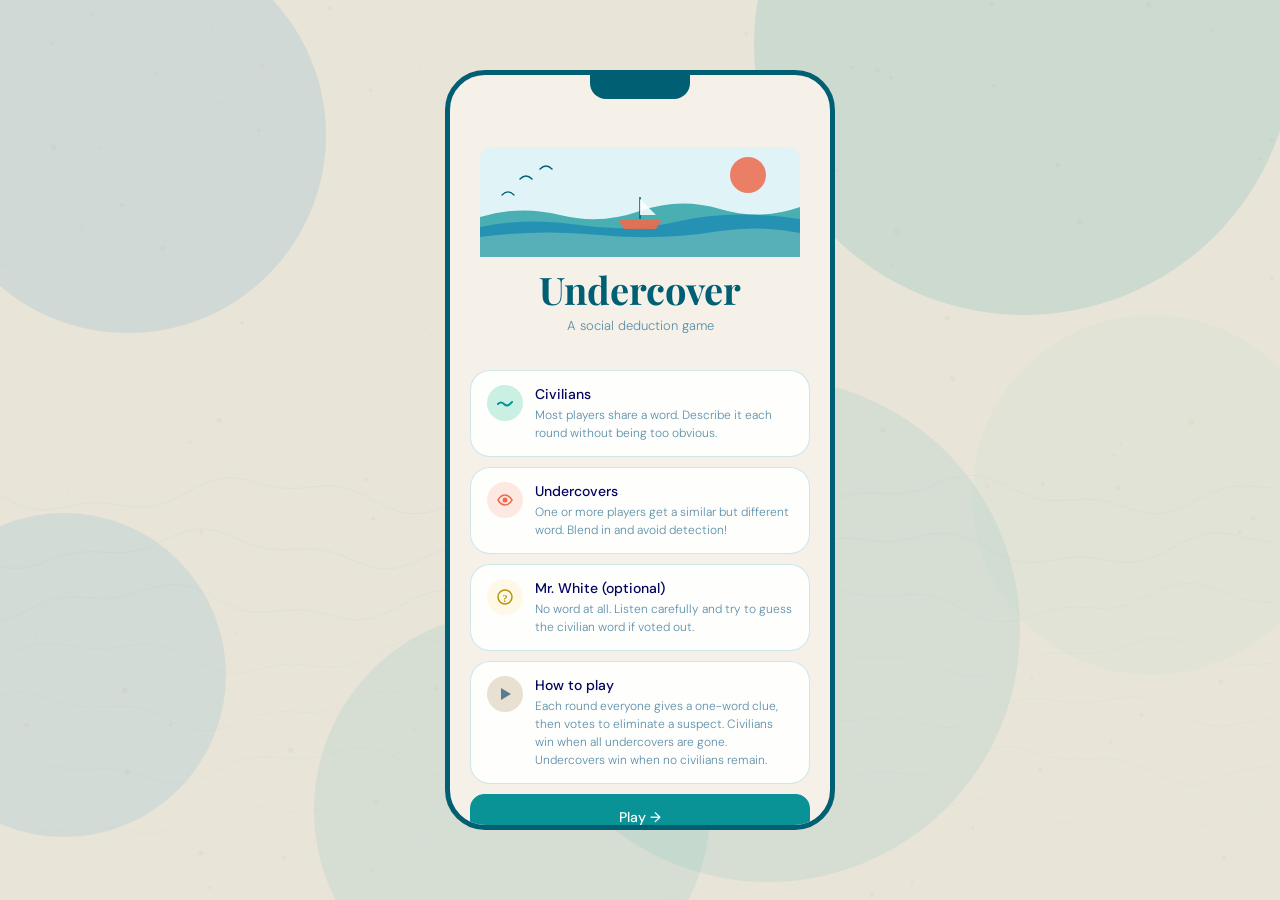
==== commit 08bca671: "Rename undercover.html to index.html" ====
--- a/index.html
+++ b/index.html
@@ -1,18 +1,19 @@
 <!DOCTYPE html>
 <!--
-  UNDERCOVER — Main HTML file  (Sunny Coast theme)
+  UNDERCOVER — Main HTML (English only, Sunny Coast theme)
   Styles  → undercover.css
   Logic   → undercover.js
+  Words   → words.txt  (editable in TextEdit / Notepad)
 
   Screen flow:
-    screen-intro   → Welcome page: rules summary + Start button
+    screen-intro   → Rules summary + Play button
     screen-setup   → Add players
-    screen-config  → Undercovers, Mr. White, word visibility, word pair
+    screen-config  → Undercovers · Mr. White · Word language (EN/FR) · Words
     screen-pass    → Pass phone to each player
     screen-reveal  → Player sees their WORD only (role hidden)
-    screen-game    → Live board with per-player recheck badge
+    screen-game    → Live board with per-player recheck badge (×N)
     screen-recheck → Re-check your word mid-game
-    screen-end     → Winner, elimination order with roles (one per line)
+    screen-end     → Winner · elimination order with roles · stats · restart
 -->
 <html lang="en">
 <head>
@@ -33,73 +34,57 @@
     <div class="frame" id="frame">
 
       <div class="notch"></div>
-
-      <!-- Language toggle — top-right corner, always visible -->
-      <button class="lang-btn" id="langBtn" onclick="toggleLang()">FR</button>
+      <!-- No language toggle button — app is English only -->
 
 
       <!-- ════════════════════════════════════════════════════
            SCREEN 0 — INTRO
-           Ocean-themed welcome page.
-           Explains the three roles and how the game works.
-           data-i18n attributes are translated by applyLang().
+           Ocean-themed welcome with rules summary.
            ════════════════════════════════════════════════════ -->
       <div class="screen active" id="screen-intro">
 
-        <!-- Hero area with animated wave SVG -->
         <div class="intro-hero">
           <!-- Decorative ocean SVG illustration -->
           <svg viewBox="0 0 320 110" xmlns="http://www.w3.org/2000/svg"
                style="width:100%;max-width:320px;margin:0 auto 12px;display:block">
-            <!-- Sky -->
             <rect width="320" height="110" fill="#e0f4f8" rx="12"/>
-            <!-- Deep ocean -->
             <path d="M0 70 Q40 58 80 68 Q120 78 160 64 Q200 50 240 62 Q280 74 320 60 L320 110 L0 110 Z"
                   fill="#0a9396" opacity="0.7"/>
-            <!-- Mid wave -->
             <path d="M0 80 Q50 70 100 78 Q150 86 200 74 Q250 62 320 72 L320 110 L0 110 Z"
                   fill="#0077b6" opacity="0.5"/>
-            <!-- Surface foam -->
             <path d="M0 90 Q60 82 120 88 Q180 94 240 84 Q280 78 320 86 L320 110 L0 110 Z"
                   fill="#94d2bd" opacity="0.45"/>
-            <!-- Sun -->
             <circle cx="268" cy="28" r="18" fill="#ee6c4d" opacity="0.85"/>
-            <!-- Seagulls -->
             <path d="M40 32 Q46 26 52 32" stroke="#005f73" stroke-width="1.5" fill="none" stroke-linecap="round"/>
             <path d="M60 22 Q66 16 72 22" stroke="#005f73" stroke-width="1.5" fill="none" stroke-linecap="round"/>
             <path d="M22 48 Q28 42 34 48" stroke="#005f73" stroke-width="1.2" fill="none" stroke-linecap="round"/>
-            <!-- Boat hull -->
             <path d="M138 72 L182 72 L176 82 L144 82 Z" fill="#ee6c4d" opacity="0.9"/>
-            <!-- Mast -->
             <line x1="160" y1="50" x2="160" y2="72" stroke="#005f73" stroke-width="1.5"/>
-            <!-- Sail -->
             <path d="M160 52 L176 68 L160 68 Z" fill="white" opacity="0.85"/>
           </svg>
 
-          <div class="intro-title" data-i18n="intro-title">Undercover</div>
-          <div class="intro-subtitle" data-i18n="intro-tagline">A social deduction game</div>
-        </div>
-
-        <!-- Rule cards — one per role / mechanic -->
+          <div class="intro-title">Undercover</div>
+          <div class="intro-subtitle">A social deduction game</div>
+        </div>
+
+        <!-- Rule cards -->
         <div class="rule-card">
           <div class="rule-icon rule-icon-civilian">
-            <!-- Wave icon for civilians -->
             <svg width="18" height="18" viewBox="0 0 18 18" fill="none">
               <path d="M2 10 Q5 7 8 10 Q11 13 14 10 Q16 8 16 8" stroke="#0a9396" stroke-width="2"
                     fill="none" stroke-linecap="round"/>
             </svg>
           </div>
           <div>
-            <div class="rule-title" data-i18n="intro-rule-civ-title">Civilians</div>
-            <div class="rule-desc"  data-i18n="intro-rule-civ">
-              Most players share a word. Describe it without being too obvious.
+            <div class="rule-title">Civilians</div>
+            <div class="rule-desc">
+              Most players share a word. Describe it each round without being too obvious.
             </div>
           </div>
         </div>
 
         <div class="rule-card">
           <div class="rule-icon rule-icon-undercover">
-            <!-- Eye icon for undercover -->
             <svg width="18" height="18" viewBox="0 0 18 18" fill="none">
               <path d="M2 9 Q5 4 9 4 Q13 4 16 9 Q13 14 9 14 Q5 14 2 9Z"
                     stroke="#ee6c4d" stroke-width="1.5" fill="none"/>
@@ -107,16 +92,15 @@
             </svg>
           </div>
           <div>
-            <div class="rule-title" data-i18n="intro-rule-spy-title">Undercovers</div>
-            <div class="rule-desc"  data-i18n="intro-rule-spy">
-              One or more players get a similar but different word. Blend in!
+            <div class="rule-title">Undercovers</div>
+            <div class="rule-desc">
+              One or more players get a similar but different word. Blend in and avoid detection!
             </div>
           </div>
         </div>
 
         <div class="rule-card">
           <div class="rule-icon rule-icon-mrwhite">
-            <!-- Question mark icon for Mr. White -->
             <svg width="18" height="18" viewBox="0 0 18 18" fill="none">
               <circle cx="9" cy="9" r="7" stroke="#b7950b" stroke-width="1.5"/>
               <text x="9" y="13.5" text-anchor="middle" font-size="10"
@@ -124,46 +108,42 @@
             </svg>
           </div>
           <div>
-            <div class="rule-title" data-i18n="intro-rule-mw-title">Mr. White</div>
-            <div class="rule-desc"  data-i18n="intro-rule-mw">
-              Optional role. No word at all — listen and try to guess.
+            <div class="rule-title">Mr. White (optional)</div>
+            <div class="rule-desc">
+              No word at all. Listen carefully and try to guess the civilian word if voted out.
             </div>
           </div>
         </div>
 
         <div class="rule-card">
           <div class="rule-icon rule-icon-flow">
-            <!-- Play / flow icon -->
             <svg width="18" height="18" viewBox="0 0 18 18" fill="none">
               <polygon points="5,3 15,9 5,15" fill="#1a5276" opacity="0.7"/>
             </svg>
           </div>
           <div>
-            <div class="rule-title" data-i18n="intro-rule-flow-title">How to play</div>
-            <div class="rule-desc"  data-i18n="intro-rule-flow">
-              Each round everyone gives a clue then vote to eliminate a suspect.
-              Civilians win when undercovers are gone. Undercovers win when civilians are out.
-            </div>
-          </div>
-        </div>
-
-        <div class="spacer"></div>
-        <!-- Start button navigates to the player setup screen -->
-        <button class="btn btn-primary" onclick="goToSetup()" data-i18n="intro-start">
-          Play →
-        </button>
+            <div class="rule-title">How to play</div>
+            <div class="rule-desc">
+              Each round everyone gives a one-word clue, then votes to eliminate a suspect.
+              Civilians win when all undercovers are gone.
+              Undercovers win when no civilians remain.
+            </div>
+          </div>
+        </div>
+
+        <div class="spacer"></div>
+        <button class="btn btn-primary" onclick="goToSetup()">Play →</button>
       </div>
 
 
       <!-- ════════════════════════════════════════════════════
            SCREEN 1 — SETUP
-           Host types player names one by one.
            ════════════════════════════════════════════════════ -->
       <div class="screen" id="screen-setup">
-        <div class="page-title" id="t-setup">Players</div>
-        <div class="page-sub"   id="t-setup-sub">Add everyone playing tonight</div>
-
-        <!-- Badge hidden on this screen (list already shows count) -->
+        <div class="page-title">Players</div>
+        <div class="page-sub">Add everyone playing tonight</div>
+
+        <!-- Badge hidden here — list already shows all players -->
         <span class="player-count-badge" style="visibility:hidden">0 players</span>
 
         <div class="input-row">
@@ -180,19 +160,23 @@
         <div id="setup-error-box"></div>
 
         <div class="spacer"></div>
-        <button class="btn btn-primary" id="t-next1" onclick="goToConfig()">Next →</button>
+        <button class="btn btn-primary" onclick="goToConfig()">Next →</button>
       </div>
 
 
       <!-- ════════════════════════════════════════════════════
            SCREEN 2 — CONFIG
+           Undercover count · Mr. White toggle
+           Word language selector (EN / FR)
+           Hide-words toggle · Word inputs
            ════════════════════════════════════════════════════ -->
       <div class="screen" id="screen-config">
-        <div class="page-title" id="t-config">Settings</div>
-        <div class="page-sub"   id="t-config-sub">Configure the game</div>
-        <span class="player-count-badge">0 players</span>
-
-        <div class="section-label" id="t-undercov-label">Undercovers</div>
+        <div class="page-title">Settings</div>
+        <div class="page-sub">Configure the game</div>
+        <span class="player-count-badge">0 players</span>
+
+        <!-- Undercover counter -->
+        <div class="section-label">Undercovers</div>
         <div class="counter-row">
           <button class="counter-btn" onclick="changeUnder(-1)">−</button>
           <span   class="counter-val" id="underCount">1</span>
@@ -200,8 +184,9 @@
           <span   class="counter-note" id="underSug"></span>
         </div>
 
+        <!-- Mr. White toggle -->
         <div class="toggle-row">
-          <span class="toggle-label" id="t-mrw">Mr. White</span>
+          <span class="toggle-label">Mr. White</span>
           <label class="toggle">
             <input type="checkbox" id="mrWhiteToggle" onchange="changeUnder(0)"/>
             <span class="slider-t"></span>
@@ -210,25 +195,38 @@
 
         <div class="divider"></div>
 
-        <!-- Hide-words toggle: when ON, words are chosen randomly and never shown -->
+        <!-- Word language selector
+             Chooses which language the "Suggest a pair" button draws from.
+             Pairs live in words.txt and are mirrored in WORD_PAIRS in JS. -->
+        <div class="section-label">Suggested words language</div>
+        <div class="lang-selector">
+          <button class="lang-opt active" data-lang="EN" onclick="setWordLang('EN')">
+            🇬🇧 English
+          </button>
+          <button class="lang-opt" data-lang="FR" onclick="setWordLang('FR')">
+            🇫🇷 Français
+          </button>
+        </div>
+
+        <!-- Hide-words toggle -->
         <div class="toggle-row" style="border-top:none;padding-top:0;margin-bottom:10px">
-          <span class="toggle-label" id="t-words-hidden-label">Hide words from everyone</span>
+          <span class="toggle-label">Hide words from everyone</span>
           <label class="toggle">
             <input type="checkbox" id="hideWordsToggle" onchange="onHideWordsChange()"/>
             <span class="slider-t"></span>
           </label>
         </div>
 
-        <!-- Shown when words hidden: confirms a pair was locked in silently -->
+        <!-- Shown when words are hidden: confirms pair is locked silently -->
         <div id="wordHiddenNote" class="word-hidden-note" style="display:none">
           A random pair is locked in — no one sees it, including the host.
         </div>
 
-        <!-- Shown when words visible: host enters/edits the pair -->
+        <!-- Shown when words are visible: host enters or edits the pair -->
         <div id="wordVisibleSection">
-          <div class="section-label" id="t-words-label">Word pair</div>
+          <div class="section-label">Word pair</div>
           <div class="card">
-            <div style="font-size:11px;color:var(--navy-light);margin-bottom:6px" id="t-civilian-word">
+            <div style="font-size:11px;color:var(--navy-light);margin-bottom:6px">
               Civilian word
             </div>
             <div class="word-pair-grid">
@@ -236,11 +234,11 @@
               <span  class="vs-divider">vs</span>
               <input class="word-input" type="text" id="word2"/>
             </div>
-            <div style="font-size:11px;color:var(--navy-light);margin-top:4px" id="t-undercover-word">
+            <div style="font-size:11px;color:var(--navy-light);margin-top:4px">
               Undercover word
             </div>
             <button class="btn btn-sm" style="margin-top:12px;width:auto"
-                    onclick="suggestWords()" id="t-suggest">
+                    onclick="suggestWords()">
               ↻ Suggest a pair
             </button>
           </div>
@@ -249,8 +247,8 @@
         <div id="config-error-box"></div>
 
         <div class="spacer"></div>
-        <button class="btn"             id="t-back1" onclick="goTo('screen-setup')">← Back</button>
-        <button class="btn btn-primary" id="t-start" onclick="startPassPhone()">Start game</button>
+        <button class="btn"             onclick="goTo('screen-setup')">← Back</button>
+        <button class="btn btn-primary" onclick="startPassPhone()">Start game</button>
       </div>
 
 
@@ -258,8 +256,8 @@
            SCREEN 3 — PASS PHONE
            ════════════════════════════════════════════════════ -->
       <div class="screen" id="screen-pass">
-        <div class="page-title" id="t-pass-title">Your turn</div>
-        <div class="page-sub"   id="t-pass-sub">Pass the phone to this player</div>
+        <div class="page-title">Your turn</div>
+        <div class="page-sub">Pass the phone to this player</div>
         <span class="player-count-badge">0 players</span>
 
         <div class="pass-card">
@@ -267,53 +265,50 @@
             <span class="pass-initials" id="passInitials">A</span>
           </div>
           <div class="pass-name" id="passName">Alice</div>
-          <div class="pass-hint" id="t-pass-hint">Tap below to see your word — keep it secret!</div>
-        </div>
-
-        <button class="btn btn-primary" id="t-reveal" onclick="revealRole()">See my word</button>
+          <div class="pass-hint">Tap below to see your word — keep it secret!</div>
+        </div>
+
+        <button class="btn btn-primary" onclick="revealRole()">See my word</button>
       </div>
 
 
       <!-- ════════════════════════════════════════════════════
            SCREEN 4 — WORD REVEAL
-           Players see ONLY their word — NO role label, NO role description.
-           Role badge is display:none until elimination.
+           Shows only the word — role badge hidden (display:none).
+           No role label, no strategic hint about the role.
            ════════════════════════════════════════════════════ -->
       <div class="screen" id="screen-reveal">
-        <div class="page-title" id="t-reveal-title">Your word</div>
-        <div class="page-sub"   id="t-reveal-sub">Memorise this, then pass the phone</div>
+        <div class="page-title">Your word</div>
+        <div class="page-sub">Memorise this, then pass the phone</div>
         <span class="player-count-badge">0 players</span>
 
         <div class="role-card">
-          <!-- Role badge intentionally hidden at this stage -->
+          <!-- Role badge intentionally hidden until elimination -->
           <div class="role-badge" id="roleBadge" style="display:none"></div>
-          <!-- The player's word (or "no word" for Mr. White) -->
           <div class="role-word"  id="roleWord"></div>
-          <!-- Neutral hint — no role information -->
           <div class="role-desc"  id="roleDesc"></div>
         </div>
 
-        <button class="btn btn-primary" id="t-hide" onclick="nextPassPlayer()">Hide & pass →</button>
+        <button class="btn btn-primary" onclick="nextPassPlayer()">Hide & pass →</button>
       </div>
 
 
       <!-- ════════════════════════════════════════════════════
            SCREEN 5 — GAME
-           Live board: round, player rows with per-player
-           recheck badge (×N), and action buttons.
+           Round counter · player list with ×N recheck badge
+           Word-check total · Eliminate button
            ════════════════════════════════════════════════════ -->
       <div class="screen" id="screen-game">
         <div class="game-header">
           <div>
             <div class="round-display" id="roundNum">1</div>
-            <div class="round-label"   id="t-round-label">Round</div>
-          </div>
-          <!-- Shows "N players · N active" — updated by renderGameScreen() -->
+            <div class="round-label">Round</div>
+          </div>
+          <!-- "N players · N active" — updated by renderGameScreen() -->
           <div class="game-meta" id="gameMeta"></div>
         </div>
 
-        <!-- Player rows rebuilt by renderGameScreen() in JS.
-             Each active row shows a "×N" recheck badge when N > 0. -->
+        <!-- Rebuilt by renderGameScreen() — each row shows ×N badge -->
         <div id="gamePlayerList"></div>
 
         <div class="recheck-bar" id="recheckInfo"></div>
@@ -321,8 +316,8 @@
         <div class="spacer"></div>
 
         <div class="game-actions">
-          <button class="btn"             id="t-recheck" onclick="openRecheck()">Check word</button>
-          <button class="btn btn-primary" id="t-elim"    onclick="openEliminate()">Eliminate</button>
+          <button class="btn"             onclick="openRecheck()">Check word</button>
+          <button class="btn btn-primary" onclick="openEliminate()">Eliminate</button>
         </div>
       </div>
 
@@ -331,22 +326,21 @@
            SCREEN 6 — RECHECK
            ════════════════════════════════════════════════════ -->
       <div class="screen" id="screen-recheck">
-        <div class="page-title" id="t-recheck-title">What is your word?</div>
-        <div class="page-sub"   id="t-recheck-sub">Tap your name to see your word again</div>
+        <div class="page-title">What is your word?</div>
+        <div class="page-sub">Tap your name to see your word again</div>
         <span class="player-count-badge">0 players</span>
 
         <div id="recheckList"></div>
 
         <div class="spacer"></div>
-        <button class="btn" id="t-back-game"
-                onclick="goTo('screen-game');renderGameScreen()">← Back</button>
+        <button class="btn" onclick="goTo('screen-game');renderGameScreen()">← Back</button>
       </div>
 
 
       <!-- ════════════════════════════════════════════════════
            SCREEN 7 — END
-           Winner, words, elimination order (one per line with role),
-           total checks, rounds played, and restart options.
+           Winner · words · elimination order (one per line + role)
+           Word checks · Rounds played · Restart options
            ════════════════════════════════════════════════════ -->
       <div class="screen" id="screen-end">
         <div class="winner-display">
@@ -357,21 +351,20 @@
             </svg>
           </div>
           <div class="winner-title" id="winnerTitle"></div>
-          <!-- winnerSub shows "Words: word1 / word2" -->
           <div class="winner-sub"   id="winnerSub"></div>
         </div>
 
         <span class="player-count-badge">0 players</span>
 
-        <!-- Stat rows + elimination list populated by endGame() in JS.
-             All labels come from the translations object — fully bilingual. -->
+        <!-- Populated by endGame() — all labels are hard-coded English strings -->
         <div id="endStats"></div>
 
         <div class="spacer"></div>
 
-        <button class="btn btn-primary" id="t-newgame"     onclick="newGame()">New game — new words</button>
-        <button class="btn"             id="t-editplayers" onclick="editPlayers()">Edit players</button>
-        <button class="btn btn-danger"  id="t-quit"        onclick="quitGame()">Quit</button>
+        <!-- "New game" preserves Mr. White and Hide-words settings -->
+        <button class="btn btn-primary" onclick="newGame()">New game — new words</button>
+        <button class="btn"             onclick="editPlayers()">Edit players</button>
+        <button class="btn btn-danger"  onclick="quitGame()">Quit</button>
       </div>
 
 
@@ -381,6 +374,8 @@
     </div><!-- /.frame -->
   </div><!-- /#app -->
 
+  <!-- JS loaded at end of body so DOM is ready before any code runs -->
   <script src="undercover.js"></script>
+
 </body>
 </html>
--- a/undercover.css
+++ b/undercover.css
@@ -1,6 +1,5 @@
 /* =============================================================
-   UNDERCOVER — Stylesheet  (Sunny Coast theme)
-   Palette: sandy beige, turquoise, warm coral, ocean white
+   UNDERCOVER — Stylesheet  (Sunny Coast theme, English only)
    Structure:
      1.  CSS Variables
      2.  Reset & base
@@ -16,40 +15,40 @@
     12.  Player list (setup screen)
     13.  Counter (undercover count)
     14.  Toggle switch
-    15.  Word pair inputs
-    16.  Word visibility section
-    17.  Pass-phone screen
-    18.  Role reveal screen
-    19.  Game screen
-    20.  End screen
-    21.  Intro screen
-    22.  Modal (bottom sheet)
-    23.  Animations
-    24.  Language toggle button
+    15.  Word language selector
+    16.  Word pair inputs
+    17.  Word visibility section
+    18.  Pass-phone screen
+    19.  Role reveal screen
+    20.  Game screen  (per-player recheck badge)
+    21.  End screen
+    22.  Intro screen
+    23.  Modal (bottom sheet)
+    24.  Animations
    ============================================================= */
 
 
 /* ── 1. CSS Variables ──────────────────────────────────────── */
 :root {
   /* Sunny coast palette */
-  --sand:          #f5f0e8;       /* Base background — warm white sand  */
-  --sand-dark:     #e8e0d0;       /* Slightly deeper sand for contrast   */
-  --sand-mid:      #d4c9b0;       /* Mid-tone sand for borders           */
-  --teal:          #0a9396;       /* Primary ocean teal                  */
-  --teal-light:    #94d2bd;       /* Seafoam green — light accents       */
-  --teal-dark:     #005f73;       /* Deep ocean — dark teal              */
-  --teal-pale:     #caf0e4;       /* Very light teal for badge fills     */
-  --coral:         #ee6c4d;       /* Warm coral — secondary accent       */
-  --coral-dark:    #c05131;       /* Dark coral for hover states         */
-  --coral-pale:    #fde8e2;       /* Pale coral for badge fills          */
-  --ocean-blue:    #0077b6;       /* Deep ocean blue                     */
-  --navy:          #03045e;       /* Dark navy for text                  */
-  --navy-mid:      #1a5276;       /* Mid navy — subheadings              */
-  --navy-light:    #5b8fa8;       /* Muted blue — secondary text         */
-  --navy-pale:     #aecbd8;       /* Very light blue — tertiary text     */
-  --white-foam:    rgba(255,255,255,0.90); /* Card background             */
-  --card-border:   rgba(10,147,150,0.20); /* Teal-tinted card borders     */
-  --green:         #52b788;       /* Alive dot green                     */
+  --sand:          #f5f0e8;
+  --sand-dark:     #e8e0d0;
+  --sand-mid:      #d4c9b0;
+  --teal:          #0a9396;
+  --teal-light:    #94d2bd;
+  --teal-dark:     #005f73;
+  --teal-pale:     #caf0e4;
+  --coral:         #ee6c4d;
+  --coral-dark:    #c05131;
+  --coral-pale:    #fde8e2;
+  --ocean-blue:    #0077b6;
+  --navy:          #03045e;
+  --navy-mid:      #1a5276;
+  --navy-light:    #5b8fa8;
+  --navy-pale:     #aecbd8;
+  --white-foam:    rgba(255,255,255,0.90);
+  --card-border:   rgba(10,147,150,0.20);
+  --green:         #52b788;
 
   /* Typography */
   --font-display: 'Playfair Display', serif;
@@ -113,7 +112,6 @@
   transition: width .3s, height .3s, border-radius .3s;
 }
 
-/* Decorative notch — mimics phone hardware (desktop only) */
 .notch {
   width: 100px;
   height: 24px;
@@ -187,7 +185,6 @@
 
 
 /* ── 8. Player count badge ─────────────────────────────────── */
-/* Pill shown near the title on every screen except the setup screen */
 .player-count-badge {
   display: inline-block;
   font-size: 12px;
@@ -198,7 +195,7 @@
   border-radius: 20px;
   padding: 3px 12px;
   margin-bottom: 18px;
-  margin-top: 6px;    /* Padding under player count on the setup screen */
+  margin-top: 6px;
 }
 
 
@@ -250,24 +247,16 @@
   text-align: center;
 }
 .btn:active { transform: scale(0.98); }
-.btn:hover  { background: rgba(202, 240, 228, 0.5); }
-
-/* Primary teal button */
-.btn-primary {
-  background: var(--teal);
-  color: #fff;
-  border-color: var(--teal);
-}
+.btn:hover  { background: rgba(202,240,228,0.5); }
+
+.btn-primary { background: var(--teal); color: #fff; border-color: var(--teal); }
 .btn-primary:hover { background: var(--teal-dark); border-color: var(--teal-dark); }
 
-/* Danger button (coral) */
 .btn-danger { border-color: rgba(238,108,77,0.4); color: var(--coral); }
 .btn-danger:hover { background: var(--coral-pale); }
 
-/* Compact inline button */
 .btn-sm { width: auto; padding: 10px 16px; margin-bottom: 0; font-size: 13px; }
 
-/* Square icon button */
 .btn-icon {
   width: 40px; height: 40px; padding: 0;
   display: flex; align-items: center; justify-content: center;
@@ -285,7 +274,7 @@
 }
 
 
-/* ── 12. Player list (setup screen) ────────────────────────── */
+/* ── 12. Player list ───────────────────────────────────────── */
 .player-item {
   display: flex;
   justify-content: space-between;
@@ -355,7 +344,38 @@
 input:checked + .slider-t::before       { transform: translateX(20px); }
 
 
-/* ── 15. Word pair inputs ───────────────────────────────────── */
+/* ── 15. Word language selector ────────────────────────────── */
+/* Two-button toggle: EN | FR — used on the config screen       */
+.lang-selector {
+  display: flex;
+  gap: 6px;
+  margin-bottom: 14px;
+}
+
+.lang-opt {
+  flex: 1;
+  padding: 9px;
+  border-radius: var(--r);
+  border: 1.5px solid var(--card-border);
+  background: var(--white-foam);
+  color: var(--navy-mid);
+  font-size: 13px;
+  font-weight: 500;
+  font-family: var(--font-body);
+  cursor: pointer;
+  text-align: center;
+  transition: background .15s, border-color .15s, color .15s;
+}
+/* Active / selected state */
+.lang-opt.active {
+  background: var(--teal);
+  color: #fff;
+  border-color: var(--teal);
+}
+.lang-opt:not(.active):hover { background: var(--teal-pale); }
+
+
+/* ── 16. Word pair inputs ───────────────────────────────────── */
 .word-pair-grid {
   display: grid;
   grid-template-columns: 1fr auto 1fr;
@@ -371,14 +391,16 @@
 }
 .word-input:focus { border-color: var(--teal); }
 
-.vs-divider { font-size: 12px; color: var(--navy-pale); text-align: center; font-weight: 500; }
-
-
-/* ── 16. Word visibility section ───────────────────────────── */
-/* Note shown when words are hidden from everyone */
+.vs-divider {
+  font-size: 12px; color: var(--navy-pale);
+  text-align: center; font-weight: 500;
+}
+
+
+/* ── 17. Word visibility section ───────────────────────────── */
 .word-hidden-note {
-  background: rgba(10, 147, 150, 0.07);
-  border: 1px solid rgba(10, 147, 150, 0.25);
+  background: rgba(10,147,150,0.07);
+  border: 1px solid rgba(10,147,150,0.25);
   border-radius: var(--r);
   padding: 12px 14px;
   font-size: 13px;
@@ -388,7 +410,7 @@
 }
 
 
-/* ── 17. Pass-phone screen ─────────────────────────────────── */
+/* ── 18. Pass-phone screen ─────────────────────────────────── */
 .pass-card {
   flex: 1;
   display: flex; flex-direction: column;
@@ -403,7 +425,7 @@
 .pass-avatar {
   width: 72px; height: 72px; border-radius: 50%;
   background: var(--teal-pale);
-  border: 2px solid rgba(10, 147, 150, 0.3);
+  border: 2px solid rgba(10,147,150,0.3);
   display: flex; align-items: center; justify-content: center;
   margin: 0 auto 16px;
 }
@@ -418,8 +440,7 @@
 .pass-hint { font-size: 13px; color: var(--navy-light); font-weight: 300; }
 
 
-/* ── 18. Role reveal screen ────────────────────────────────── */
-/* Players see only their word — role badge hidden until elimination */
+/* ── 19. Role reveal screen ────────────────────────────────── */
 .role-card {
   flex: 1;
   display: flex; flex-direction: column;
@@ -430,7 +451,6 @@
   animation: revealAnim .3s ease;
 }
 
-/* Role badge — used on elimination reveal and end screen */
 .role-badge {
   display: inline-block; padding: 5px 16px;
   border-radius: 20px; font-size: 12px; font-weight: 500;
@@ -440,20 +460,18 @@
 .role-undercover { background: var(--coral-pale);  color: var(--coral-dark); border: 1px solid rgba(238,108,77,0.3); }
 .role-mrwhite    { background: #fef9e7; color: #7d6608; border: 1px solid rgba(200,160,0,0.3); }
 
-/* The big word shown to the player */
 .role-word {
   font-family: var(--font-display); font-size: 36px;
   font-weight: 700; color: var(--teal-dark); margin: 12px 0 8px;
 }
 
-/* Subtitle — now just a generic "memorise and hide" hint, no role info */
 .role-desc {
   font-size: 13px; color: var(--navy-light); font-weight: 300;
   line-height: 1.6; max-width: 220px; margin: 0 auto;
 }
 
 
-/* ── 19. Game screen ───────────────────────────────────────── */
+/* ── 20. Game screen ───────────────────────────────────────── */
 .game-header {
   display: flex; justify-content: space-between; align-items: flex-start;
   margin-bottom: 20px;
@@ -473,7 +491,6 @@
   color: var(--navy-light); padding-top: 6px; line-height: 1.8;
 }
 
-/* Each player row in the game list */
 .player-game-row {
   display: flex; justify-content: space-between; align-items: center;
   padding: 10px 14px; background: var(--white-foam);
@@ -487,29 +504,26 @@
   text-decoration: line-through; color: var(--navy-light);
 }
 
-/* Right-side group: recheck badge + status indicator */
 .player-row-right {
   display: flex; align-items: center; gap: 6px;
 }
 
-/* Small "×N" badge showing how many times this player's word was rechecked */
+/* Per-player recheck badge — hidden until count > 0 */
 .recheck-count-badge {
   font-size: 11px; font-weight: 500;
   color: var(--navy-light);
   background: var(--sand-dark);
   border: 1px solid var(--card-border);
   border-radius: 20px; padding: 1px 7px;
-  display: none; /* Hidden until count > 0 */
+  display: none;
 }
 .recheck-count-badge.visible { display: inline-block; }
 
-/* Elimination order badge (#1, #2 …) */
 .elim-badge {
   font-size: 11px; font-weight: 600; color: var(--coral);
   background: var(--coral-pale); padding: 2px 8px; border-radius: 20px;
 }
 
-/* Green dot for alive players */
 .alive-dot { width: 8px; height: 8px; border-radius: 50%; background: var(--green); }
 
 .recheck-bar {
@@ -520,7 +534,7 @@
 .game-actions .btn { margin-bottom: 0; }
 
 
-/* ── 20. End screen ────────────────────────────────────────── */
+/* ── 21. End screen ────────────────────────────────────────── */
 .winner-display { text-align: center; padding: 20px 16px 16px; }
 
 .winner-icon {
@@ -564,14 +578,9 @@
 .stat-elim-name { font-size: 14px; font-weight: 500; color: var(--navy); flex: 1; }
 
 
-/* ── 21. Intro screen ──────────────────────────────────────── */
-/* Ocean-themed welcome page with game rules */
-.intro-hero {
-  text-align: center;
-  padding: 24px 8px 20px;
-}
-
-/* Large decorative wave/title area */
+/* ── 22. Intro screen ──────────────────────────────────────── */
+.intro-hero { text-align: center; padding: 24px 8px 16px; }
+
 .intro-title {
   font-family: var(--font-display);
   font-size: 38px; font-weight: 700;
@@ -582,16 +591,11 @@
   font-weight: 300; margin-bottom: 20px;
 }
 
-/* Wave SVG divider */
-.wave-divider { margin: 0 -20px 20px; }
-
-/* Rule card — one per role / game mechanic */
 .rule-card {
   background: var(--white-foam);
   border: 1.5px solid var(--card-border);
   border-radius: var(--r-lg);
-  padding: 14px 16px;
-  margin-bottom: 10px;
+  padding: 14px 16px; margin-bottom: 10px;
   display: flex; gap: 12px; align-items: flex-start;
 }
 
@@ -605,18 +609,14 @@
 .rule-icon-mrwhite    { background: #fef9e7; }
 .rule-icon-flow       { background: var(--sand-dark); }
 
-.rule-title {
-  font-size: 14px; font-weight: 500; color: var(--navy); margin-bottom: 3px;
-}
-.rule-desc {
-  font-size: 12px; color: var(--navy-light); font-weight: 300; line-height: 1.5;
-}
-
-
-/* ── 22. Modal (bottom sheet) ──────────────────────────────── */
+.rule-title { font-size: 14px; font-weight: 500; color: var(--navy); margin-bottom: 3px; }
+.rule-desc  { font-size: 12px; color: var(--navy-light); font-weight: 300; line-height: 1.5; }
+
+
+/* ── 23. Modal (bottom sheet) ──────────────────────────────── */
 .modal-overlay {
   position: absolute; inset: 0; z-index: 50;
-  background: rgba(3, 4, 94, 0.35); /* Navy tint */
+  background: rgba(3,4,94,0.35);
   display: flex; align-items: flex-end;
   border-radius: inherit;
 }
@@ -628,7 +628,7 @@
   animation: slideUp .25s ease;
 }
 
-/* Scrollable variant — used for the elimination picker with many players */
+/* Scrollable variant for 10+ players */
 .modal-box-scroll {
   max-height: 72vh;
   overflow-y: auto;
@@ -663,7 +663,7 @@
 .modal-btns .btn { margin-bottom: 0; }
 
 
-/* ── 23. Animations ────────────────────────────────────────── */
+/* ── 24. Animations ────────────────────────────────────────── */
 @keyframes slideIn {
   from { opacity: 0; transform: translateY(-6px); }
   to   { opacity: 1; transform: translateY(0); }
@@ -678,23 +678,3 @@
   from { transform: translateY(100%); }
   to   { transform: translateY(0); }
 }
-
-@keyframes waveBob {
-  0%, 100% { transform: translateY(0); }
-  50%       { transform: translateY(-4px); }
-}
-.wave-bob { animation: waveBob 3s ease-in-out infinite; }
-
-
-/* ── 24. Language toggle button ────────────────────────────── */
-.lang-btn {
-  position: absolute; top: 42px; right: 16px; z-index: 20;
-  font-size: 11px; font-weight: 500; letter-spacing: 0.08em;
-  color: var(--teal-dark); background: var(--teal-pale);
-  border: 1px solid rgba(10,147,150,0.3); border-radius: 6px;
-  padding: 4px 8px; cursor: pointer; font-family: var(--font-body);
-  transition: background .15s;
-}
-.lang-btn:hover { background: var(--teal-light); }
-
-@media (max-width: 480px) { .lang-btn { top: 16px; } }
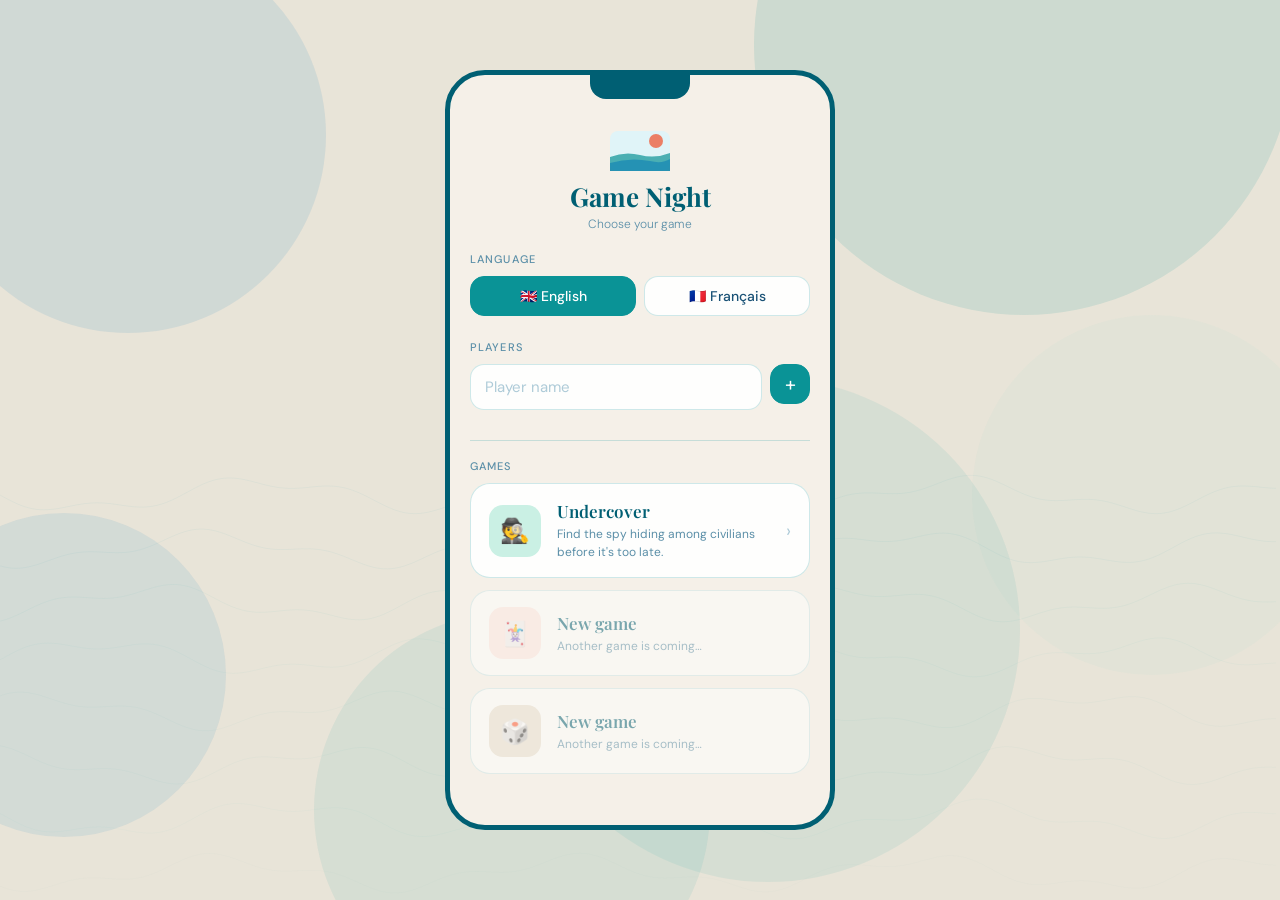
==== commit 3cfb3537: "Add files via upload" ====
--- a/index.html
+++ b/index.html
@@ -1,381 +1,490 @@
 <!DOCTYPE html>
 <!--
-  UNDERCOVER — Main HTML (English only, Sunny Coast theme)
-  Styles  → undercover.css
-  Logic   → undercover.js
-  Words   → words.txt  (editable in TextEdit / Notepad)
-
-  Screen flow:
-    screen-intro   → Rules summary + Play button
-    screen-setup   → Add players
-    screen-config  → Undercovers · Mr. White · Word language (EN/FR) · Words
-    screen-pass    → Pass phone to each player
-    screen-reveal  → Player sees their WORD only (role hidden)
-    screen-game    → Live board with per-player recheck badge (×N)
-    screen-recheck → Re-check your word mid-game
-    screen-end     → Winner · elimination order with roles · stats · restart
+  index.html — Home page
+  - Language selector (EN / FR) — applies to all games
+  - Player list manager with drag-to-reorder (long-press + slide)
+  - Game cards: one per available game
+  - To add a new game: add a card in the "game-grid" section
+    and create a new folder (e.g. /mynamegame/) with its own files.
 -->
 <html lang="en">
 <head>
   <meta charset="UTF-8"/>
   <meta name="viewport" content="width=device-width, initial-scale=1.0, maximum-scale=1.0"/>
-  <title>Undercover</title>
-  <link
-    href="https://fonts.googleapis.com/css2?family=Playfair+Display:wght@400;600;700&family=DM+Sans:wght@300;400;500&display=swap"
-    rel="stylesheet"
-  />
-  <link rel="stylesheet" href="undercover.css"/>
+  <title>Game Night</title>
+  <link href="https://fonts.googleapis.com/css2?family=Playfair+Display:wght@400;600;700&family=DM+Sans:wght@300;400;500&display=swap" rel="stylesheet"/>
+  <link rel="stylesheet" href="shared.css"/>
+  <style>
+    /* ── Index-specific styles ─────────────────────────────── */
+
+    /* Language selector — two pill buttons at the top */
+    .lang-bar {
+      display: flex; gap: 8px; margin-bottom: 20px;
+    }
+    .lang-pill {
+      flex: 1; padding: 10px;
+      border-radius: var(--r); border: 1.5px solid var(--card-border);
+      background: var(--white-foam); color: var(--navy-mid);
+      font-size: 14px; font-weight: 500; font-family: var(--font-body);
+      cursor: pointer; text-align: center;
+      transition: background .15s, border-color .15s;
+    }
+    .lang-pill.active {
+      background: var(--teal); color: #fff; border-color: var(--teal);
+    }
+    .lang-pill:not(.active):hover { background: var(--teal-pale); }
+
+    /* Player list — drag-to-reorder rows */
+    .player-item {
+      display: flex; align-items: center; gap: 10px;
+      padding: 10px 12px;
+      background: var(--white-foam);
+      border: 1.5px solid var(--card-border);
+      border-radius: var(--r); margin-bottom: 7px;
+      font-size: 14px; user-select: none;
+      transition: box-shadow .15s, opacity .15s;
+    }
+    .player-item.dragging {
+      opacity: 0.5;
+      box-shadow: 0 6px 24px rgba(10,147,150,0.18);
+    }
+    .player-item.drag-over {
+      border-color: var(--teal);
+      background: var(--teal-pale);
+    }
+
+    /* Drag handle — long-press activates drag on touch */
+    .drag-handle {
+      cursor: grab; color: var(--navy-pale);
+      font-size: 18px; flex-shrink: 0; padding: 2px 4px;
+      touch-action: none; /* prevent scroll interference */
+    }
+    .drag-handle:active { cursor: grabbing; }
+
+    .player-avatar {
+      width: 28px; height: 28px; border-radius: 50%;
+      background: var(--teal-pale);
+      display: flex; align-items: center; justify-content: center;
+      font-family: var(--font-display); font-size: 11px;
+      font-weight: 700; color: var(--teal-dark); flex-shrink: 0;
+    }
+    .player-name {
+      flex: 1; font-weight: 500; color: var(--navy);
+    }
+    .remove-btn {
+      background: none; border: none; color: var(--navy-pale);
+      cursor: pointer; font-size: 18px; padding: 0 2px;
+      transition: color .15s;
+    }
+    .remove-btn:hover { color: var(--coral); }
+
+    /* Game cards grid */
+    .game-grid {
+      display: flex; flex-direction: column; gap: 12px;
+      margin-bottom: 8px;
+    }
+    .game-card {
+      display: flex; align-items: center; gap: 16px;
+      padding: 16px 18px;
+      background: var(--white-foam);
+      border: 1.5px solid var(--card-border);
+      border-radius: var(--r-lg);
+      cursor: pointer; text-decoration: none;
+      transition: background .15s, transform .1s, box-shadow .15s;
+    }
+    .game-card:hover {
+      background: var(--teal-pale);
+      box-shadow: 0 4px 16px rgba(10,147,150,0.12);
+    }
+    .game-card:active { transform: scale(0.98); }
+
+    /* "Coming soon" card — greyed out, not clickable */
+    .game-card.coming-soon {
+      opacity: 0.5; cursor: default; pointer-events: none;
+    }
+
+    .game-icon {
+      width: 52px; height: 52px; border-radius: 14px;
+      display: flex; align-items: center; justify-content: center;
+      font-size: 24px; flex-shrink: 0;
+    }
+    .game-icon-teal   { background: var(--teal-pale); }
+    .game-icon-coral  { background: var(--coral-pale); }
+    .game-icon-sand   { background: var(--sand-dark); }
+
+    .game-info { flex: 1; }
+    .game-title {
+      font-family: var(--font-display); font-size: 17px;
+      font-weight: 600; color: var(--teal-dark); margin-bottom: 3px;
+    }
+    .game-desc { font-size: 12px; color: var(--navy-light); line-height: 1.5; }
+    .game-arrow { font-size: 18px; color: var(--navy-pale); }
+
+    .coming-soon-badge {
+      font-size: 10px; font-weight: 600; letter-spacing: 0.08em;
+      color: var(--navy-light); background: var(--sand-dark);
+      border-radius: 10px; padding: 2px 8px; margin-left: 6px;
+      text-transform: uppercase;
+    }
+
+    /* Input row */
+    .input-row { display: flex; gap: 8px; margin-bottom: 16px; }
+    .input-row input {
+      flex: 1; padding: 12px 14px; border-radius: var(--r);
+      border: 1.5px solid var(--card-border);
+      background: var(--white-foam); color: var(--navy);
+      font-size: 15px; font-family: var(--font-body); outline: none;
+      transition: border-color .2s;
+    }
+    .input-row input:focus { border-color: var(--teal); }
+    .input-row input::placeholder { color: var(--navy-pale); }
+  </style>
 </head>
 <body>
 
-  <canvas id="bg-canvas"></canvas>
-
-  <div id="app">
-    <div class="frame" id="frame">
-
-      <div class="notch"></div>
-      <!-- No language toggle button — app is English only -->
-
-
-      <!-- ════════════════════════════════════════════════════
-           SCREEN 0 — INTRO
-           Ocean-themed welcome with rules summary.
-           ════════════════════════════════════════════════════ -->
-      <div class="screen active" id="screen-intro">
-
-        <div class="intro-hero">
-          <!-- Decorative ocean SVG illustration -->
-          <svg viewBox="0 0 320 110" xmlns="http://www.w3.org/2000/svg"
-               style="width:100%;max-width:320px;margin:0 auto 12px;display:block">
-            <rect width="320" height="110" fill="#e0f4f8" rx="12"/>
-            <path d="M0 70 Q40 58 80 68 Q120 78 160 64 Q200 50 240 62 Q280 74 320 60 L320 110 L0 110 Z"
-                  fill="#0a9396" opacity="0.7"/>
-            <path d="M0 80 Q50 70 100 78 Q150 86 200 74 Q250 62 320 72 L320 110 L0 110 Z"
-                  fill="#0077b6" opacity="0.5"/>
-            <path d="M0 90 Q60 82 120 88 Q180 94 240 84 Q280 78 320 86 L320 110 L0 110 Z"
-                  fill="#94d2bd" opacity="0.45"/>
-            <circle cx="268" cy="28" r="18" fill="#ee6c4d" opacity="0.85"/>
-            <path d="M40 32 Q46 26 52 32" stroke="#005f73" stroke-width="1.5" fill="none" stroke-linecap="round"/>
-            <path d="M60 22 Q66 16 72 22" stroke="#005f73" stroke-width="1.5" fill="none" stroke-linecap="round"/>
-            <path d="M22 48 Q28 42 34 48" stroke="#005f73" stroke-width="1.2" fill="none" stroke-linecap="round"/>
-            <path d="M138 72 L182 72 L176 82 L144 82 Z" fill="#ee6c4d" opacity="0.9"/>
-            <line x1="160" y1="50" x2="160" y2="72" stroke="#005f73" stroke-width="1.5"/>
-            <path d="M160 52 L176 68 L160 68 Z" fill="white" opacity="0.85"/>
-          </svg>
-
-          <div class="intro-title">Undercover</div>
-          <div class="intro-subtitle">A social deduction game</div>
-        </div>
-
-        <!-- Rule cards -->
-        <div class="rule-card">
-          <div class="rule-icon rule-icon-civilian">
-            <svg width="18" height="18" viewBox="0 0 18 18" fill="none">
-              <path d="M2 10 Q5 7 8 10 Q11 13 14 10 Q16 8 16 8" stroke="#0a9396" stroke-width="2"
-                    fill="none" stroke-linecap="round"/>
-            </svg>
+<canvas id="bg-canvas"></canvas>
+
+<div id="app">
+  <div class="frame">
+    <div class="notch"></div>
+
+    <div class="screen active" id="screen-home">
+
+      <!-- App title -->
+      <div style="text-align:center;padding:8px 0 16px">
+        <svg viewBox="0 0 60 40" width="60" style="display:block;margin:0 auto 8px">
+          <rect width="60" height="40" fill="#e0f4f8" rx="8"/>
+          <path d="M0 26 Q15 20 30 24 Q45 28 60 22 L60 40 L0 40Z" fill="#0a9396" opacity="0.7"/>
+          <path d="M0 32 Q20 26 40 30 Q52 33 60 28 L60 40 L0 40Z" fill="#0077b6" opacity="0.5"/>
+          <circle cx="46" cy="10" r="7" fill="#ee6c4d" opacity="0.85"/>
+        </svg>
+        <div style="font-family:var(--font-display);font-size:26px;font-weight:700;color:var(--teal-dark)" id="t-app-title">Game Night</div>
+        <div style="font-size:12px;color:var(--navy-light);font-weight:300;margin-top:2px" id="t-app-sub">Choose your game</div>
+      </div>
+
+      <!-- ── Language selector ─────────────────────────────── -->
+      <div class="section-label" id="t-lang-label">Language</div>
+      <div class="lang-bar">
+        <button class="lang-pill active" id="pill-en" onclick="chooseLang('en')">🇬🇧 English</button>
+        <button class="lang-pill"        id="pill-fr" onclick="chooseLang('fr')">🇫🇷 Français</button>
+      </div>
+
+      <!-- ── Player list ───────────────────────────────────── -->
+      <div class="section-label" id="t-players-label">Players</div>
+      <div class="input-row">
+        <input type="text" id="playerInput" onkeydown="if(event.key==='Enter')addPlayer()"/>
+        <button class="btn btn-primary btn-icon btn-sm" onclick="addPlayer()">+</button>
+      </div>
+      <div id="playerList"></div>
+      <div id="player-error"></div>
+
+      <div class="divider"></div>
+
+      <!-- ── Game selector ─────────────────────────────────── -->
+      <div class="section-label" id="t-games-label">Games</div>
+      <div class="game-grid">
+
+        <!-- Undercover — available -->
+        <a class="game-card" href="undercover/index.html" id="card-undercover">
+          <div class="game-icon game-icon-teal">🕵️</div>
+          <div class="game-info">
+            <div class="game-title" id="t-uc-title">Undercover</div>
+            <div class="game-desc"  id="t-uc-desc">Find the spy hiding among civilians before it's too late.</div>
           </div>
-          <div>
-            <div class="rule-title">Civilians</div>
-            <div class="rule-desc">
-              Most players share a word. Describe it each round without being too obvious.
+          <div class="game-arrow">›</div>
+        </a>
+
+        <!--
+          ════════════════════════════════════════════════════
+          TO ADD A NEW GAME:
+          1. Duplicate the <a class="game-card"> block below
+          2. Set href="yourgame/index.html"
+          3. Choose an icon emoji and colour class
+          4. Add title/description translations in applyLang()
+          5. Remove the "coming-soon" class when ready
+          ════════════════════════════════════════════════════
+        -->
+
+        <!-- Placeholder — future game slot 1 -->
+        <div class="game-card coming-soon">
+          <div class="game-icon game-icon-coral">🃏</div>
+          <div class="game-info">
+            <div class="game-title" id="t-g2-title">
+              New game <span class="coming-soon-badge" id="t-soon">Soon</span>
             </div>
+            <div class="game-desc" id="t-g2-desc">Another game is coming…</div>
           </div>
         </div>
 
-        <div class="rule-card">
-          <div class="rule-icon rule-icon-undercover">
-            <svg width="18" height="18" viewBox="0 0 18 18" fill="none">
-              <path d="M2 9 Q5 4 9 4 Q13 4 16 9 Q13 14 9 14 Q5 14 2 9Z"
-                    stroke="#ee6c4d" stroke-width="1.5" fill="none"/>
-              <circle cx="9" cy="9" r="2.5" fill="#ee6c4d"/>
-            </svg>
-          </div>
-          <div>
-            <div class="rule-title">Undercovers</div>
-            <div class="rule-desc">
-              One or more players get a similar but different word. Blend in and avoid detection!
+        <!-- Placeholder — future game slot 2 -->
+        <div class="game-card coming-soon">
+          <div class="game-icon game-icon-sand">🎲</div>
+          <div class="game-info">
+            <div class="game-title" id="t-g3-title">
+              New game <span class="coming-soon-badge" id="t-soon2">Soon</span>
             </div>
+            <div class="game-desc" id="t-g3-desc">Another game is coming…</div>
           </div>
         </div>
 
-        <div class="rule-card">
-          <div class="rule-icon rule-icon-mrwhite">
-            <svg width="18" height="18" viewBox="0 0 18 18" fill="none">
-              <circle cx="9" cy="9" r="7" stroke="#b7950b" stroke-width="1.5"/>
-              <text x="9" y="13.5" text-anchor="middle" font-size="10"
-                    font-weight="700" fill="#b7950b" font-family="serif">?</text>
-            </svg>
-          </div>
-          <div>
-            <div class="rule-title">Mr. White (optional)</div>
-            <div class="rule-desc">
-              No word at all. Listen carefully and try to guess the civilian word if voted out.
-            </div>
-          </div>
-        </div>
-
-        <div class="rule-card">
-          <div class="rule-icon rule-icon-flow">
-            <svg width="18" height="18" viewBox="0 0 18 18" fill="none">
-              <polygon points="5,3 15,9 5,15" fill="#1a5276" opacity="0.7"/>
-            </svg>
-          </div>
-          <div>
-            <div class="rule-title">How to play</div>
-            <div class="rule-desc">
-              Each round everyone gives a one-word clue, then votes to eliminate a suspect.
-              Civilians win when all undercovers are gone.
-              Undercovers win when no civilians remain.
-            </div>
-          </div>
-        </div>
-
-        <div class="spacer"></div>
-        <button class="btn btn-primary" onclick="goToSetup()">Play →</button>
-      </div>
-
-
-      <!-- ════════════════════════════════════════════════════
-           SCREEN 1 — SETUP
-           ════════════════════════════════════════════════════ -->
-      <div class="screen" id="screen-setup">
-        <div class="page-title">Players</div>
-        <div class="page-sub">Add everyone playing tonight</div>
-
-        <!-- Badge hidden here — list already shows all players -->
-        <span class="player-count-badge" style="visibility:hidden">0 players</span>
-
-        <div class="input-row">
-          <input
-            type="text"
-            id="playerInput"
-            placeholder="Player name"
-            onkeydown="if(event.key==='Enter') addPlayer()"
-          />
-          <button class="btn btn-primary btn-icon btn-sm" onclick="addPlayer()">+</button>
-        </div>
-
-        <div id="playerList"></div>
-        <div id="setup-error-box"></div>
-
-        <div class="spacer"></div>
-        <button class="btn btn-primary" onclick="goToConfig()">Next →</button>
-      </div>
-
-
-      <!-- ════════════════════════════════════════════════════
-           SCREEN 2 — CONFIG
-           Undercover count · Mr. White toggle
-           Word language selector (EN / FR)
-           Hide-words toggle · Word inputs
-           ════════════════════════════════════════════════════ -->
-      <div class="screen" id="screen-config">
-        <div class="page-title">Settings</div>
-        <div class="page-sub">Configure the game</div>
-        <span class="player-count-badge">0 players</span>
-
-        <!-- Undercover counter -->
-        <div class="section-label">Undercovers</div>
-        <div class="counter-row">
-          <button class="counter-btn" onclick="changeUnder(-1)">−</button>
-          <span   class="counter-val" id="underCount">1</span>
-          <button class="counter-btn" onclick="changeUnder(1)">+</button>
-          <span   class="counter-note" id="underSug"></span>
-        </div>
-
-        <!-- Mr. White toggle -->
-        <div class="toggle-row">
-          <span class="toggle-label">Mr. White</span>
-          <label class="toggle">
-            <input type="checkbox" id="mrWhiteToggle" onchange="changeUnder(0)"/>
-            <span class="slider-t"></span>
-          </label>
-        </div>
-
-        <div class="divider"></div>
-
-        <!-- Word language selector
-             Chooses which language the "Suggest a pair" button draws from.
-             Pairs live in words.txt and are mirrored in WORD_PAIRS in JS. -->
-        <div class="section-label">Suggested words language</div>
-        <div class="lang-selector">
-          <button class="lang-opt active" data-lang="EN" onclick="setWordLang('EN')">
-            🇬🇧 English
-          </button>
-          <button class="lang-opt" data-lang="FR" onclick="setWordLang('FR')">
-            🇫🇷 Français
-          </button>
-        </div>
-
-        <!-- Hide-words toggle -->
-        <div class="toggle-row" style="border-top:none;padding-top:0;margin-bottom:10px">
-          <span class="toggle-label">Hide words from everyone</span>
-          <label class="toggle">
-            <input type="checkbox" id="hideWordsToggle" onchange="onHideWordsChange()"/>
-            <span class="slider-t"></span>
-          </label>
-        </div>
-
-        <!-- Shown when words are hidden: confirms pair is locked silently -->
-        <div id="wordHiddenNote" class="word-hidden-note" style="display:none">
-          A random pair is locked in — no one sees it, including the host.
-        </div>
-
-        <!-- Shown when words are visible: host enters or edits the pair -->
-        <div id="wordVisibleSection">
-          <div class="section-label">Word pair</div>
-          <div class="card">
-            <div style="font-size:11px;color:var(--navy-light);margin-bottom:6px">
-              Civilian word
-            </div>
-            <div class="word-pair-grid">
-              <input class="word-input" type="text" id="word1"/>
-              <span  class="vs-divider">vs</span>
-              <input class="word-input" type="text" id="word2"/>
-            </div>
-            <div style="font-size:11px;color:var(--navy-light);margin-top:4px">
-              Undercover word
-            </div>
-            <button class="btn btn-sm" style="margin-top:12px;width:auto"
-                    onclick="suggestWords()">
-              ↻ Suggest a pair
-            </button>
-          </div>
-        </div>
-
-        <div id="config-error-box"></div>
-
-        <div class="spacer"></div>
-        <button class="btn"             onclick="goTo('screen-setup')">← Back</button>
-        <button class="btn btn-primary" onclick="startPassPhone()">Start game</button>
-      </div>
-
-
-      <!-- ════════════════════════════════════════════════════
-           SCREEN 3 — PASS PHONE
-           ════════════════════════════════════════════════════ -->
-      <div class="screen" id="screen-pass">
-        <div class="page-title">Your turn</div>
-        <div class="page-sub">Pass the phone to this player</div>
-        <span class="player-count-badge">0 players</span>
-
-        <div class="pass-card">
-          <div class="pass-avatar">
-            <span class="pass-initials" id="passInitials">A</span>
-          </div>
-          <div class="pass-name" id="passName">Alice</div>
-          <div class="pass-hint">Tap below to see your word — keep it secret!</div>
-        </div>
-
-        <button class="btn btn-primary" onclick="revealRole()">See my word</button>
-      </div>
-
-
-      <!-- ════════════════════════════════════════════════════
-           SCREEN 4 — WORD REVEAL
-           Shows only the word — role badge hidden (display:none).
-           No role label, no strategic hint about the role.
-           ════════════════════════════════════════════════════ -->
-      <div class="screen" id="screen-reveal">
-        <div class="page-title">Your word</div>
-        <div class="page-sub">Memorise this, then pass the phone</div>
-        <span class="player-count-badge">0 players</span>
-
-        <div class="role-card">
-          <!-- Role badge intentionally hidden until elimination -->
-          <div class="role-badge" id="roleBadge" style="display:none"></div>
-          <div class="role-word"  id="roleWord"></div>
-          <div class="role-desc"  id="roleDesc"></div>
-        </div>
-
-        <button class="btn btn-primary" onclick="nextPassPlayer()">Hide & pass →</button>
-      </div>
-
-
-      <!-- ════════════════════════════════════════════════════
-           SCREEN 5 — GAME
-           Round counter · player list with ×N recheck badge
-           Word-check total · Eliminate button
-           ════════════════════════════════════════════════════ -->
-      <div class="screen" id="screen-game">
-        <div class="game-header">
-          <div>
-            <div class="round-display" id="roundNum">1</div>
-            <div class="round-label">Round</div>
-          </div>
-          <!-- "N players · N active" — updated by renderGameScreen() -->
-          <div class="game-meta" id="gameMeta"></div>
-        </div>
-
-        <!-- Rebuilt by renderGameScreen() — each row shows ×N badge -->
-        <div id="gamePlayerList"></div>
-
-        <div class="recheck-bar" id="recheckInfo"></div>
-
-        <div class="spacer"></div>
-
-        <div class="game-actions">
-          <button class="btn"             onclick="openRecheck()">Check word</button>
-          <button class="btn btn-primary" onclick="openEliminate()">Eliminate</button>
-        </div>
-      </div>
-
-
-      <!-- ════════════════════════════════════════════════════
-           SCREEN 6 — RECHECK
-           ════════════════════════════════════════════════════ -->
-      <div class="screen" id="screen-recheck">
-        <div class="page-title">What is your word?</div>
-        <div class="page-sub">Tap your name to see your word again</div>
-        <span class="player-count-badge">0 players</span>
-
-        <div id="recheckList"></div>
-
-        <div class="spacer"></div>
-        <button class="btn" onclick="goTo('screen-game');renderGameScreen()">← Back</button>
-      </div>
-
-
-      <!-- ════════════════════════════════════════════════════
-           SCREEN 7 — END
-           Winner · words · elimination order (one per line + role)
-           Word checks · Rounds played · Restart options
-           ════════════════════════════════════════════════════ -->
-      <div class="screen" id="screen-end">
-        <div class="winner-display">
-          <div class="winner-icon">
-            <svg width="28" height="28" viewBox="0 0 28 28" fill="none">
-              <path d="M14 3l2.8 5.6 6.2.9-4.5 4.4 1.1 6.1L14 17l-5.6 3 1.1-6.1L5 9.5l6.2-.9L14 3z"
-                    stroke="#0a9396" stroke-width="1.5" stroke-linejoin="round"/>
-            </svg>
-          </div>
-          <div class="winner-title" id="winnerTitle"></div>
-          <div class="winner-sub"   id="winnerSub"></div>
-        </div>
-
-        <span class="player-count-badge">0 players</span>
-
-        <!-- Populated by endGame() — all labels are hard-coded English strings -->
-        <div id="endStats"></div>
-
-        <div class="spacer"></div>
-
-        <!-- "New game" preserves Mr. White and Hide-words settings -->
-        <button class="btn btn-primary" onclick="newGame()">New game — new words</button>
-        <button class="btn"             onclick="editPlayers()">Edit players</button>
-        <button class="btn btn-danger"  onclick="quitGame()">Quit</button>
-      </div>
-
-
-      <!-- Modal container — bottom sheets injected by JS -->
-      <div id="modalContainer"></div>
-
-    </div><!-- /.frame -->
-  </div><!-- /#app -->
-
-  <!-- JS loaded at end of body so DOM is ready before any code runs -->
-  <script src="undercover.js"></script>
-
+      </div><!-- /.game-grid -->
+
+    </div><!-- /#screen-home -->
+  </div><!-- /.frame -->
+</div><!-- /#app -->
+
+<script src="shared.js"></script>
+<script>
+/* =============================================================
+   index.js (inline) — Home page logic
+   ============================================================= */
+
+/* ── Translations ──────────────────────────────────────────── */
+const T = {
+  en: {
+    'app-title':     'Game Night',
+    'app-sub':       'Choose your game',
+    'lang-label':    'Language',
+    'players-label': 'Players',
+    'games-label':   'Games',
+    'uc-title':      'Undercover',
+    'uc-desc':       'Find the spy hiding among civilians before it\'s too late.',
+    'g2-title':      'New game',
+    'g2-desc':       'Another game is coming…',
+    'g3-title':      'New game',
+    'g3-desc':       'Another game is coming…',
+    'soon':          'Soon',
+    'soon2':         'Soon',
+    'player-input-placeholder': 'Player name',
+    'err-empty':     'Please enter a name.',
+    'err-duplicate': 'This name is already in the list.',
+  },
+  fr: {
+    'app-title':     'Soirée Jeux',
+    'app-sub':       'Choisissez votre jeu',
+    'lang-label':    'Langue',
+    'players-label': 'Joueurs',
+    'games-label':   'Jeux',
+    'uc-title':      'Undercover',
+    'uc-desc':       'Trouvez l\'espion caché parmi les civils avant qu\'il ne soit trop tard.',
+    'g2-title':      'Nouveau jeu',
+    'g2-desc':       'Un autre jeu arrive bientôt…',
+    'g3-title':      'Nouveau jeu',
+    'g3-desc':       'Un autre jeu arrive bientôt…',
+    'soon':          'Bientôt',
+    'soon2':         'Bientôt',
+    'player-input-placeholder': 'Nom du joueur',
+    'err-empty':     'Veuillez entrer un nom.',
+    'err-duplicate': 'Ce nom est déjà dans la liste.',
+  },
+};
+
+function t(k) { return (T[LANG] || T.en)[k] || k; }
+
+function applyLang() {
+  /* Update all t-* elements */
+  Object.keys(T.en).forEach(k => {
+    const el = document.getElementById('t-' + k);
+    if (el) el.textContent = t(k);
+  });
+  /* Placeholder */
+  document.getElementById('playerInput').placeholder = t('player-input-placeholder');
+  /* Language pills */
+  document.getElementById('pill-en').classList.toggle('active', LANG === 'en');
+  document.getElementById('pill-fr').classList.toggle('active', LANG === 'fr');
+  /* html lang attribute */
+  document.documentElement.lang = LANG;
+}
+
+/* ── Language choice ───────────────────────────────────────── */
+function chooseLang(l) {
+  setLang(l);
+  applyLang();
+}
+
+/* ── Player management ─────────────────────────────────────── */
+function showPlayerError(msg) {
+  const box = document.getElementById('player-error');
+  box.innerHTML = `<div class="error-msg">${msg}</div>`;
+  setTimeout(() => { box.innerHTML = ''; }, 3500);
+}
+
+function addPlayer() {
+  const input = document.getElementById('playerInput');
+  const name  = input.value.trim();
+  if (!name) { showPlayerError(t('err-empty')); return; }
+  if (PLAYERS.some(p => p.name.toLowerCase() === name.toLowerCase())) {
+    showPlayerError(t('err-duplicate')); return;
+  }
+  PLAYERS.push({ id: uid(), name });
+  savePlayers();
+  input.value = '';
+  renderPlayerList();
+  input.focus();
+}
+
+function removePlayer(id) {
+  PLAYERS = PLAYERS.filter(p => p.id !== id);
+  savePlayers();
+  renderPlayerList();
+}
+
+/* ── Render player list with drag-to-reorder ───────────────── */
+/* Touch drag uses long-press (500 ms) + pointermove to slide rows up/down.
+   Mouse drag uses the HTML5 drag-and-drop API.                            */
+
+let dragSrcId  = null;   /* id of the row being dragged */
+let longPressTimer = null;
+let isDraggingTouch = false;
+
+function renderPlayerList() {
+  const list = document.getElementById('playerList');
+  list.innerHTML = '';
+
+  PLAYERS.forEach(player => {
+    const row = document.createElement('div');
+    row.className   = 'player-item';
+    row.dataset.id  = player.id;
+    row.draggable   = true;
+
+    row.innerHTML = `
+      <span class="drag-handle" title="Hold to reorder">⠿</span>
+      <span class="player-avatar">${initials(player.name)}</span>
+      <span class="player-name">${player.name}</span>
+      <button class="remove-btn" onclick="removePlayer('${player.id}')">×</button>
+    `;
+
+    /* ── Mouse drag-and-drop ─────────────────────────── */
+    row.addEventListener('dragstart', e => {
+      dragSrcId = player.id;
+      e.dataTransfer.effectAllowed = 'move';
+      setTimeout(() => row.classList.add('dragging'), 0);
+    });
+    row.addEventListener('dragend', () => {
+      row.classList.remove('dragging');
+      list.querySelectorAll('.player-item').forEach(r => r.classList.remove('drag-over'));
+    });
+    row.addEventListener('dragover', e => {
+      e.preventDefault();
+      e.dataTransfer.dropEffect = 'move';
+      list.querySelectorAll('.player-item').forEach(r => r.classList.remove('drag-over'));
+      row.classList.add('drag-over');
+    });
+    row.addEventListener('drop', e => {
+      e.preventDefault();
+      if (dragSrcId && dragSrcId !== player.id) {
+        reorderPlayers(dragSrcId, player.id);
+      }
+    });
+
+    /* ── Touch long-press + slide ────────────────────── */
+    const handle = row.querySelector('.drag-handle');
+
+    handle.addEventListener('pointerdown', e => {
+      e.preventDefault();
+      longPressTimer = setTimeout(() => {
+        isDraggingTouch = true;
+        dragSrcId = player.id;
+        row.classList.add('dragging');
+        handle.setPointerCapture(e.pointerId);
+      }, 400); /* 400 ms long-press threshold */
+    });
+
+    handle.addEventListener('pointermove', e => {
+      if (!isDraggingTouch || dragSrcId !== player.id) return;
+      e.preventDefault();
+
+      /* Find which row the pointer is currently over */
+      const target = document.elementFromPoint(e.clientX, e.clientY)?.closest('.player-item');
+      if (target && target.dataset.id !== dragSrcId) {
+        list.querySelectorAll('.player-item').forEach(r => r.classList.remove('drag-over'));
+        target.classList.add('drag-over');
+      }
+    });
+
+    handle.addEventListener('pointerup', e => {
+      clearTimeout(longPressTimer);
+      if (isDraggingTouch && dragSrcId === player.id) {
+        const target = document.elementFromPoint(e.clientX, e.clientY)?.closest('.player-item');
+        if (target && target.dataset.id !== dragSrcId) {
+          reorderPlayers(dragSrcId, target.dataset.id);
+        } else {
+          renderPlayerList(); /* redraw to remove drag-over states */
+        }
+      }
+      isDraggingTouch = false;
+      dragSrcId = null;
+      row.classList.remove('dragging');
+      list.querySelectorAll('.player-item').forEach(r => r.classList.remove('drag-over'));
+    });
+
+    handle.addEventListener('pointercancel', () => {
+      clearTimeout(longPressTimer);
+      isDraggingTouch = false;
+      dragSrcId = null;
+      renderPlayerList();
+    });
+
+    list.appendChild(row);
+  });
+}
+
+/* Moves the player with srcId so it appears before the player with targetId */
+function reorderPlayers(srcId, targetId) {
+  const srcIdx    = PLAYERS.findIndex(p => p.id === srcId);
+  const targetIdx = PLAYERS.findIndex(p => p.id === targetId);
+  if (srcIdx === -1 || targetIdx === -1) return;
+  const [moved] = PLAYERS.splice(srcIdx, 1);
+  const insertAt = PLAYERS.findIndex(p => p.id === targetId);
+  PLAYERS.splice(insertAt, 0, moved);
+  savePlayers();
+  renderPlayerList();
+}
+
+/* ── Background canvas ─────────────────────────────────────── */
+function drawBackground() {
+  const canvas = document.getElementById('bg-canvas');
+  const ctx    = canvas.getContext('2d');
+  canvas.width  = window.innerWidth;
+  canvas.height = window.innerHeight;
+  const w = canvas.width, h = canvas.height;
+
+  ctx.fillStyle = '#e8e4d8';
+  ctx.fillRect(0, 0, w, h);
+
+  [
+    { x:.80, y:.05, r:.30, a:.12, c:'10,147,150' },
+    { x:.10, y:.15, r:.22, a:.10, c:'0,119,182'  },
+    { x:.60, y:.70, r:.28, a:.08, c:'10,147,150' },
+    { x:.05, y:.75, r:.18, a:.09, c:'0,119,182'  },
+    { x:.90, y:.55, r:.20, a:.07, c:'148,210,189'},
+    { x:.40, y:.90, r:.22, a:.08, c:'10,147,150' },
+  ].forEach(c => {
+    ctx.beginPath();
+    ctx.arc(c.x*w, c.y*h, c.r*Math.min(w,h), 0, Math.PI*2);
+    ctx.fillStyle = `rgba(${c.c},${c.a})`;
+    ctx.fill();
+  });
+
+  ctx.lineWidth = 0.8;
+  for (let i = 0; i < 8; i++) {
+    const baseY = h * (0.55 + i * 0.06);
+    ctx.strokeStyle = `rgba(10,147,150,${0.06 - i*0.005})`;
+    ctx.beginPath();
+    for (let x = 0; x < w; x += 4) {
+      const y = baseY + Math.sin(x*0.018+i)*14 + Math.sin(x*0.05+i)*6;
+      x === 0 ? ctx.moveTo(x,y) : ctx.lineTo(x,y);
+    }
+    ctx.stroke();
+  }
+}
+
+drawBackground();
+window.addEventListener('resize', drawBackground);
+
+/* ── Init ──────────────────────────────────────────────────── */
+applyLang();
+renderPlayerList();
+</script>
 </body>
 </html>
--- a/shared.css
+++ b/shared.css
@@ -0,0 +1,245 @@
+/* =============================================================
+   shared.css — Design tokens & common styles
+   Used by index.html and all game sub-pages.
+   ============================================================= */
+
+/* ── 1. Design tokens ──────────────────────────────────────── */
+:root {
+  /* Sunny coast palette */
+  --sand:         #f5f0e8;
+  --sand-dark:    #e8e0d0;
+  --sand-mid:     #d4c9b0;
+  --teal:         #0a9396;
+  --teal-light:   #94d2bd;
+  --teal-dark:    #005f73;
+  --teal-pale:    #caf0e4;
+  --coral:        #ee6c4d;
+  --coral-dark:   #c05131;
+  --coral-pale:   #fde8e2;
+  --navy:         #03045e;
+  --navy-mid:     #1a5276;
+  --navy-light:   #5b8fa8;
+  --navy-pale:    #aecbd8;
+  --white-foam:   rgba(255,255,255,0.90);
+  --card-border:  rgba(10,147,150,0.20);
+  --green:        #52b788;
+
+  /* Typography */
+  --font-display: 'Playfair Display', serif;
+  --font-body:    'DM Sans', sans-serif;
+
+  /* Radii */
+  --r:    14px;
+  --r-lg: 20px;
+}
+
+/* ── 2. Reset ──────────────────────────────────────────────── */
+*, *::before, *::after { box-sizing: border-box; margin: 0; padding: 0; }
+
+html, body {
+  height: 100%; width: 100%; overflow: hidden;
+  font-family: var(--font-body);
+  background: var(--sand);
+  color: var(--navy);
+}
+
+/* ── 3. Background canvas ──────────────────────────────────── */
+#bg-canvas {
+  position: fixed; inset: 0; z-index: 0; pointer-events: none;
+}
+
+/* ── 4. App shell & phone frame ────────────────────────────── */
+#app {
+  position: relative; z-index: 1;
+  width: 100%; height: 100%;
+  display: flex; align-items: center; justify-content: center;
+}
+
+.frame {
+  background: var(--sand);
+  border-radius: 40px;
+  border: 5px solid var(--teal-dark);
+  overflow: hidden;
+  position: relative;
+  display: flex; flex-direction: column;
+  width: min(400px, 100vw);
+  height: min(780px, 100vh);
+  transition: width .3s, height .3s, border-radius .3s;
+}
+
+.notch {
+  width: 100px; height: 24px;
+  background: var(--teal-dark);
+  border-radius: 0 0 16px 16px;
+  margin: 0 auto 4px; flex-shrink: 0;
+}
+
+@media (max-width: 480px) {
+  .frame { border-radius: 0; border: none; width: 100vw; height: 100dvh; }
+  .notch { display: none; }
+}
+@media (min-width: 768px) and (max-width: 1024px) {
+  .frame { width: min(420px, 90vw); height: min(820px, 95vh); }
+}
+@media (min-width: 1024px) {
+  .frame { width: 390px; height: 760px; }
+  body { background: var(--sand-dark); }
+}
+
+/* ── 5. Screen layout ──────────────────────────────────────── */
+.screen {
+  display: none; flex-direction: column;
+  flex: 1; overflow-y: auto; overflow-x: hidden;
+  padding: 20px 20px 28px; scrollbar-width: none;
+}
+.screen::-webkit-scrollbar { display: none; }
+.screen.active { display: flex; }
+.spacer { flex: 1; }
+
+/* ── 6. Typography ─────────────────────────────────────────── */
+.page-title {
+  font-family: var(--font-display);
+  font-size: clamp(22px, 5vw, 30px);
+  font-weight: 700; color: var(--teal-dark);
+  line-height: 1.1; margin-bottom: 4px;
+}
+.page-sub {
+  font-size: 13px; color: var(--navy-light);
+  margin-bottom: 6px; font-weight: 300;
+}
+.section-label {
+  font-size: 11px; font-weight: 500;
+  letter-spacing: 0.1em; color: var(--navy-light);
+  text-transform: uppercase; margin-bottom: 10px; margin-top: 4px;
+}
+.divider { height: 1px; background: var(--card-border); margin: 14px 0; }
+
+/* ── 7. Buttons ────────────────────────────────────────────── */
+.btn {
+  width: 100%; padding: 13px 16px;
+  border-radius: var(--r);
+  border: 1.5px solid var(--card-border);
+  background: var(--white-foam); color: var(--navy-mid);
+  font-size: 14px; font-weight: 500;
+  font-family: var(--font-body); cursor: pointer;
+  margin-bottom: 8px; transition: background .15s, transform .1s;
+  text-align: center;
+}
+.btn:active { transform: scale(0.98); }
+.btn:hover  { background: rgba(202,240,228,0.5); }
+.btn-primary { background: var(--teal); color: #fff; border-color: var(--teal); }
+.btn-primary:hover { background: var(--teal-dark); border-color: var(--teal-dark); }
+.btn-danger { border-color: rgba(238,108,77,0.4); color: var(--coral); }
+.btn-danger:hover { background: var(--coral-pale); }
+.btn-sm { width: auto; padding: 10px 16px; margin-bottom: 0; font-size: 13px; }
+.btn-icon {
+  width: 40px; height: 40px; padding: 0;
+  display: flex; align-items: center; justify-content: center;
+  font-size: 20px; font-weight: 400; flex-shrink: 0;
+}
+
+/* ── 8. Cards ──────────────────────────────────────────────── */
+.card {
+  background: var(--white-foam);
+  border: 1.5px solid var(--card-border);
+  border-radius: var(--r-lg); padding: 16px; margin-bottom: 12px;
+}
+
+/* ── 9. Player count badge ─────────────────────────────────── */
+.player-count-badge {
+  display: inline-block; font-size: 12px; font-weight: 500;
+  color: var(--teal-dark); background: var(--teal-pale);
+  border: 1px solid rgba(10,147,150,0.25);
+  border-radius: 20px; padding: 3px 12px;
+  margin-bottom: 16px; margin-top: 6px;
+}
+
+/* ── 10. Inline error messages ─────────────────────────────── */
+.error-msg {
+  background: rgba(238,108,77,0.08);
+  border: 1px solid rgba(238,108,77,0.35);
+  border-radius: var(--r); color: var(--coral-dark);
+  font-size: 13px; padding: 10px 14px;
+  margin-bottom: 10px; animation: slideIn .2s ease;
+}
+
+/* ── 11. Toggle switch ─────────────────────────────────────── */
+.toggle-row {
+  display: flex; justify-content: space-between; align-items: center;
+  padding: 12px 0; border-top: 1px solid var(--card-border);
+}
+.toggle-label { font-size: 15px; color: var(--navy); font-weight: 400; }
+.toggle { position: relative; width: 46px; height: 26px; }
+.toggle input { opacity: 0; width: 0; height: 0; }
+.slider-t {
+  position: absolute; inset: 0;
+  background: var(--navy-pale); border-radius: 13px;
+  transition: .2s; cursor: pointer;
+}
+.slider-t::before {
+  content: ''; position: absolute; width: 20px; height: 20px;
+  left: 3px; bottom: 3px; background: white;
+  border-radius: 50%; transition: .2s;
+}
+input:checked + .slider-t               { background: var(--teal); }
+input:checked + .slider-t::before       { transform: translateX(20px); }
+
+/* ── 12. Modal (bottom sheet) ──────────────────────────────── */
+.modal-overlay {
+  position: absolute; inset: 0; z-index: 50;
+  background: rgba(3,4,94,0.35);
+  display: flex; align-items: flex-end; border-radius: inherit;
+}
+.modal-box {
+  width: 100%; background: var(--sand);
+  border-radius: var(--r-lg) var(--r-lg) 0 0;
+  padding: 20px 20px 32px; animation: slideUp .25s ease;
+}
+.modal-box-scroll { max-height: 72vh; overflow-y: auto; -webkit-overflow-scrolling: touch; }
+.modal-title {
+  font-family: var(--font-display); font-size: 20px;
+  font-weight: 600; color: var(--teal-dark); margin-bottom: 16px;
+}
+.modal-player-btn {
+  display: flex; align-items: center; gap: 12px;
+  width: 100%; padding: 12px 14px;
+  background: var(--white-foam); border: 1.5px solid var(--card-border);
+  border-radius: var(--r); margin-bottom: 7px;
+  cursor: pointer; text-align: left;
+  transition: background .15s; font-family: var(--font-body);
+}
+.modal-player-btn:hover { background: var(--teal-pale); }
+.modal-avatar {
+  width: 32px; height: 32px; border-radius: 50%;
+  background: var(--teal-pale);
+  display: flex; align-items: center; justify-content: center;
+  font-family: var(--font-display); font-size: 13px;
+  font-weight: 700; color: var(--teal-dark); flex-shrink: 0;
+}
+.modal-player-name { font-size: 14px; font-weight: 500; color: var(--navy); }
+.modal-btns { display: flex; gap: 8px; }
+.modal-btns .btn { margin-bottom: 0; }
+
+/* ── 13. Role badges ───────────────────────────────────────── */
+.role-badge {
+  display: inline-block; padding: 5px 16px;
+  border-radius: 20px; font-size: 12px; font-weight: 500;
+  letter-spacing: 0.05em; margin-bottom: 8px;
+}
+.role-civilian   { background: var(--teal-pale);  color: var(--teal-dark); border: 1px solid rgba(10,147,150,0.3); }
+.role-undercover { background: var(--coral-pale);  color: var(--coral-dark); border: 1px solid rgba(238,108,77,0.3); }
+.role-mrwhite    { background: #fef9e7; color: #7d6608; border: 1px solid rgba(200,160,0,0.3); }
+
+/* ── 14. Animations ────────────────────────────────────────── */
+@keyframes slideIn {
+  from { opacity: 0; transform: translateY(-6px); }
+  to   { opacity: 1; transform: translateY(0); }
+}
+@keyframes revealAnim {
+  from { opacity: 0; transform: scale(0.96); }
+  to   { opacity: 1; transform: scale(1); }
+}
+@keyframes slideUp {
+  from { transform: translateY(100%); }
+  to   { transform: translateY(0); }
+}
